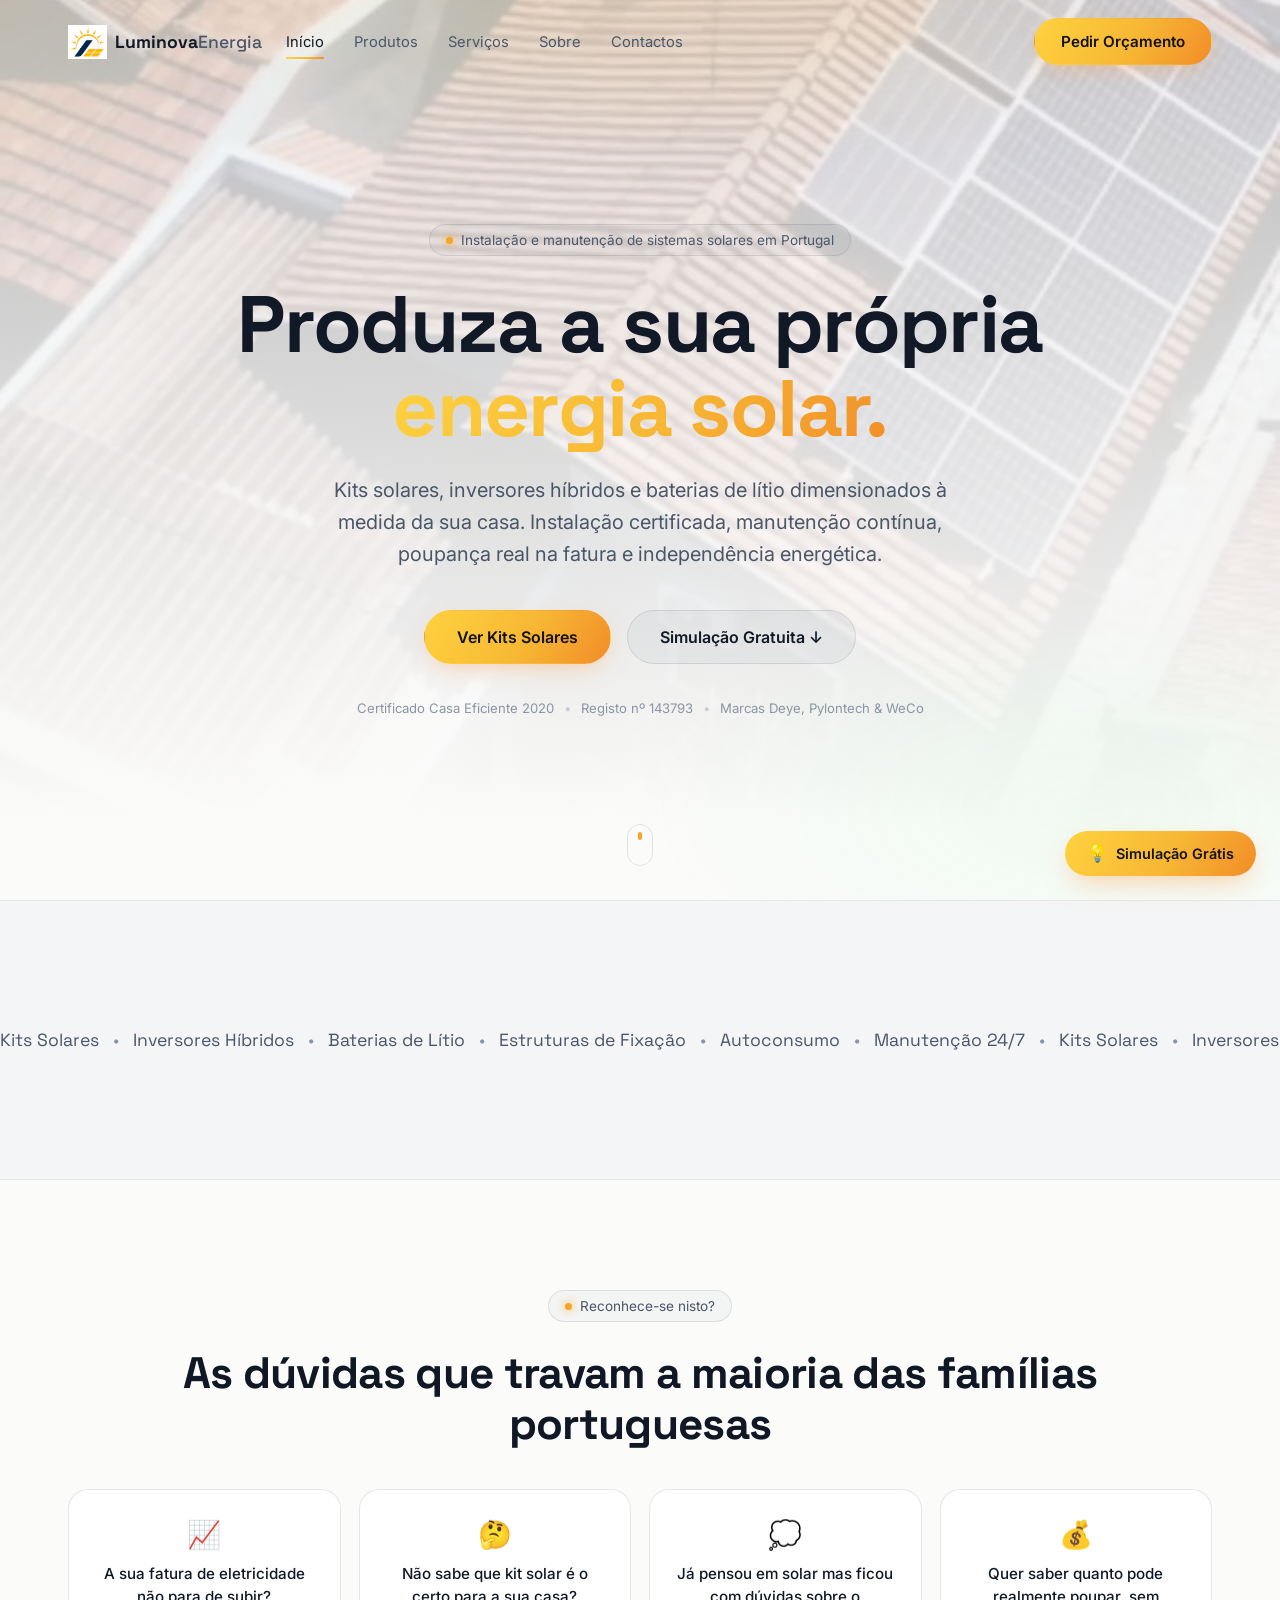
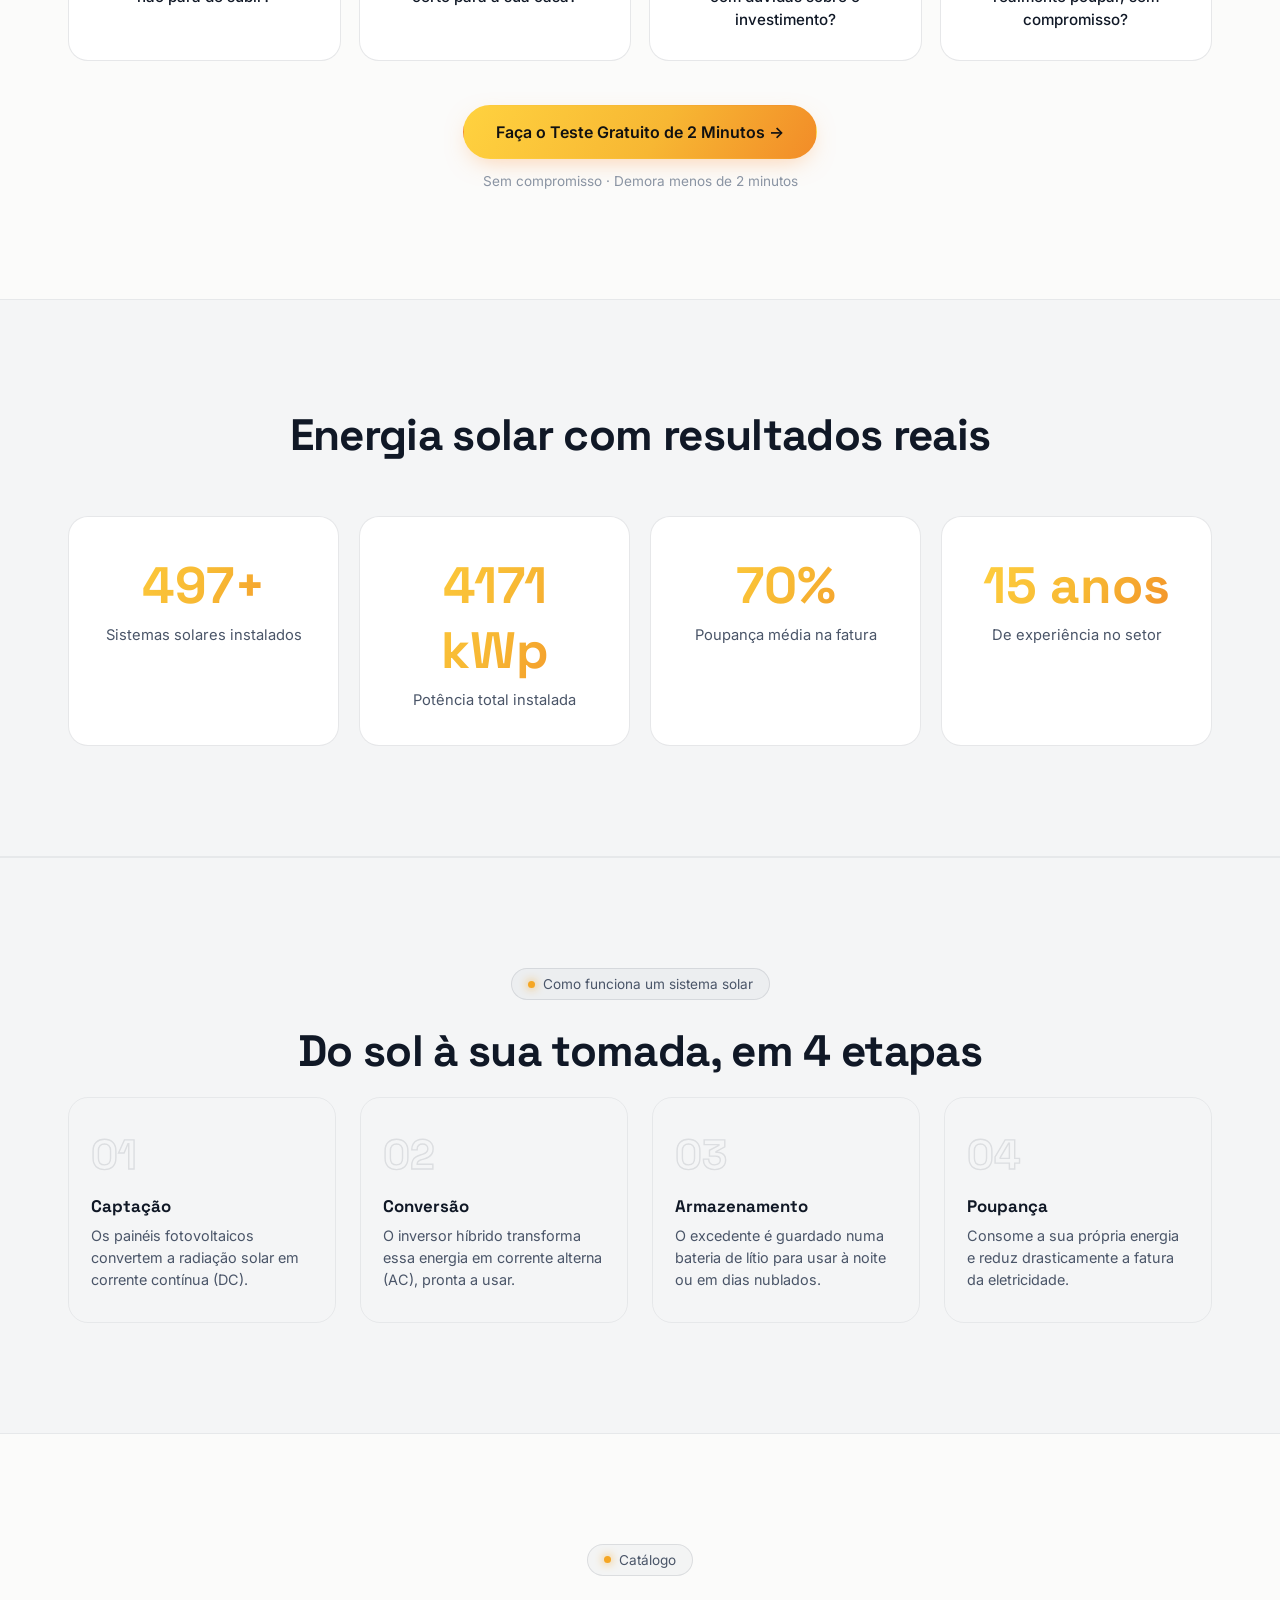
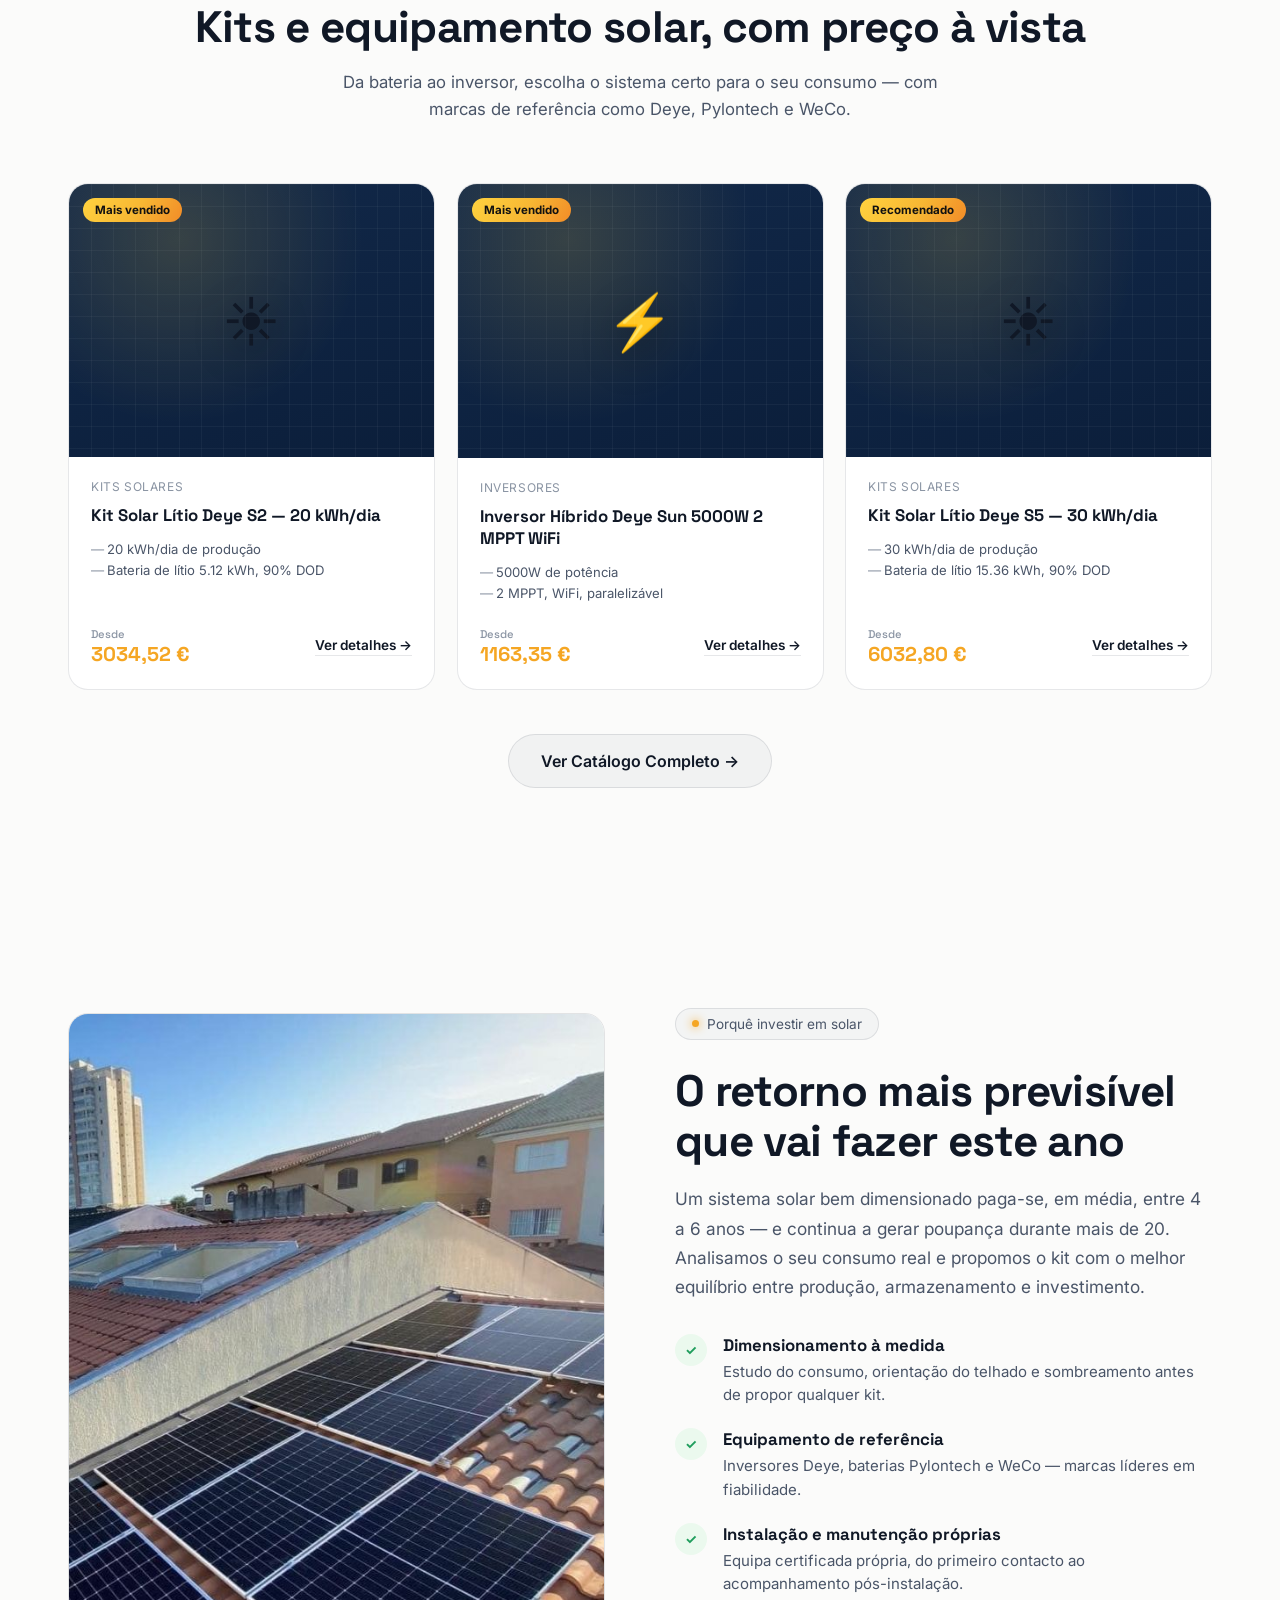
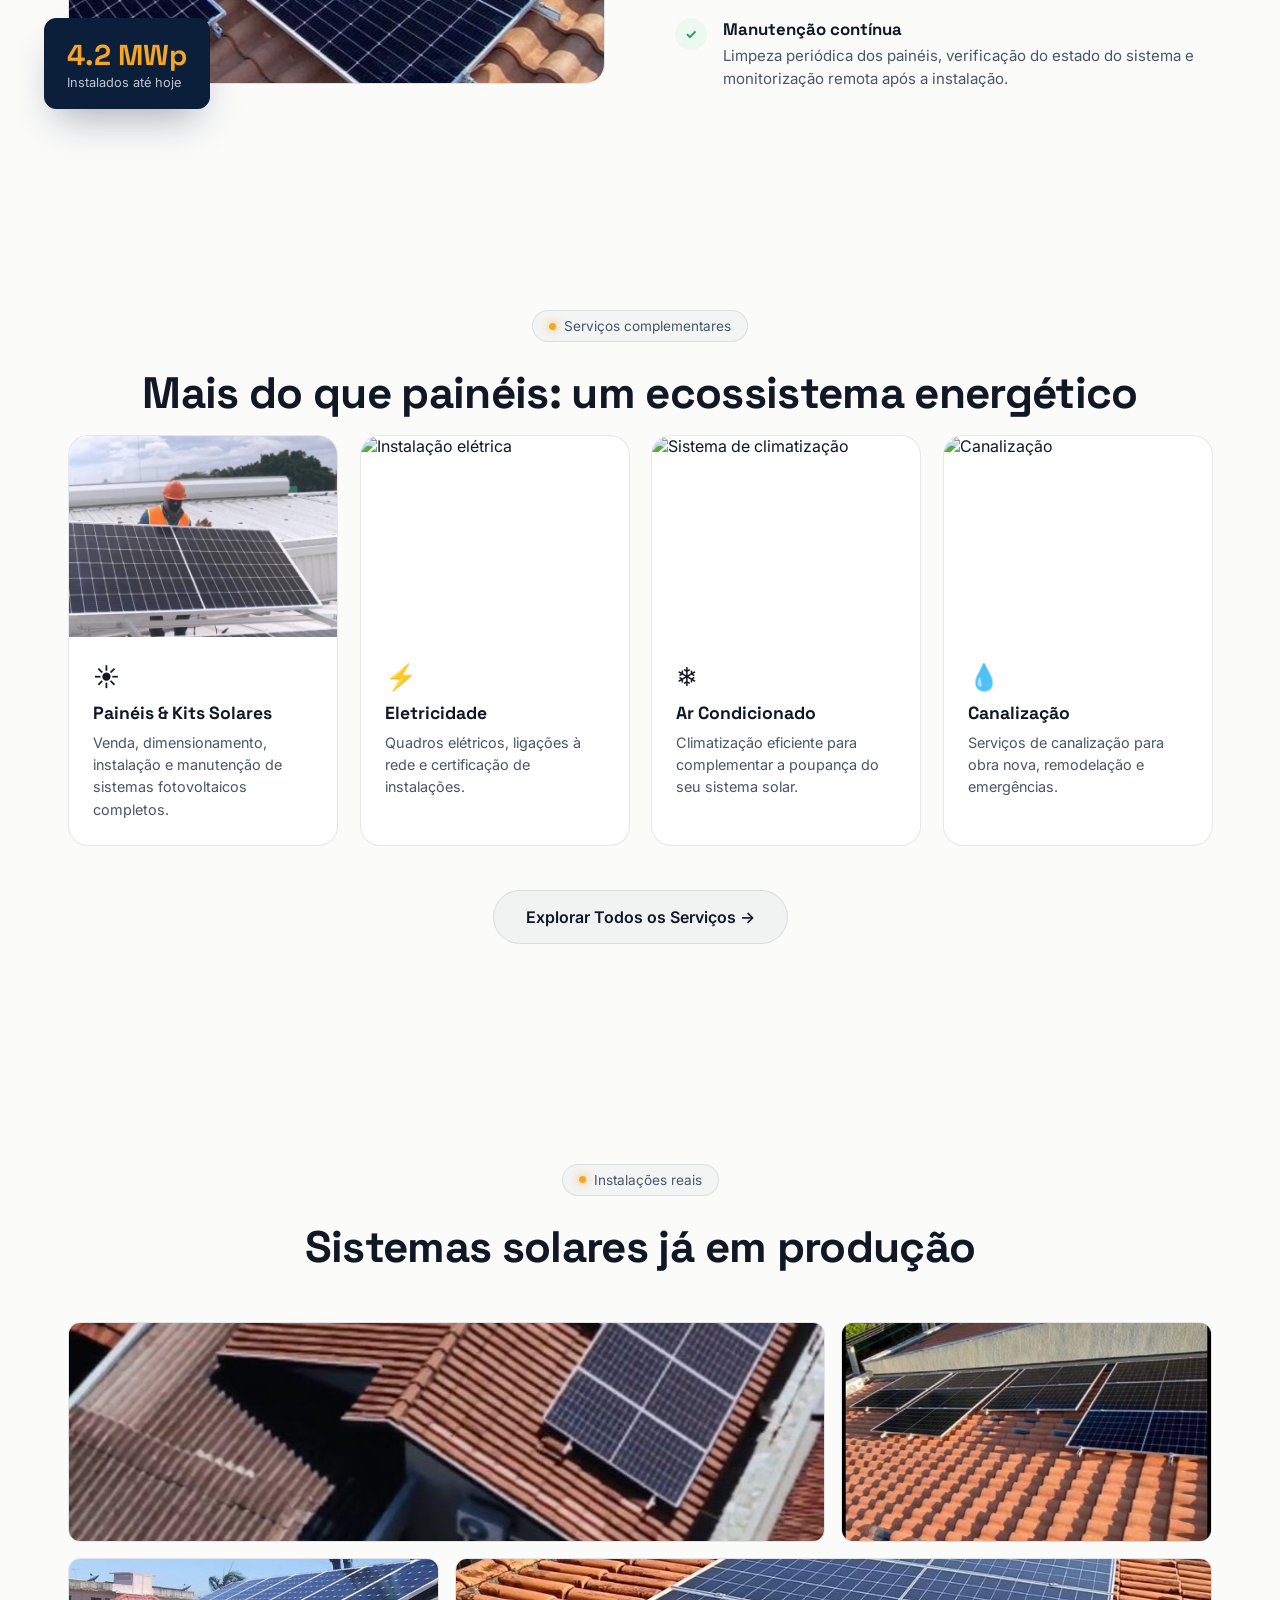
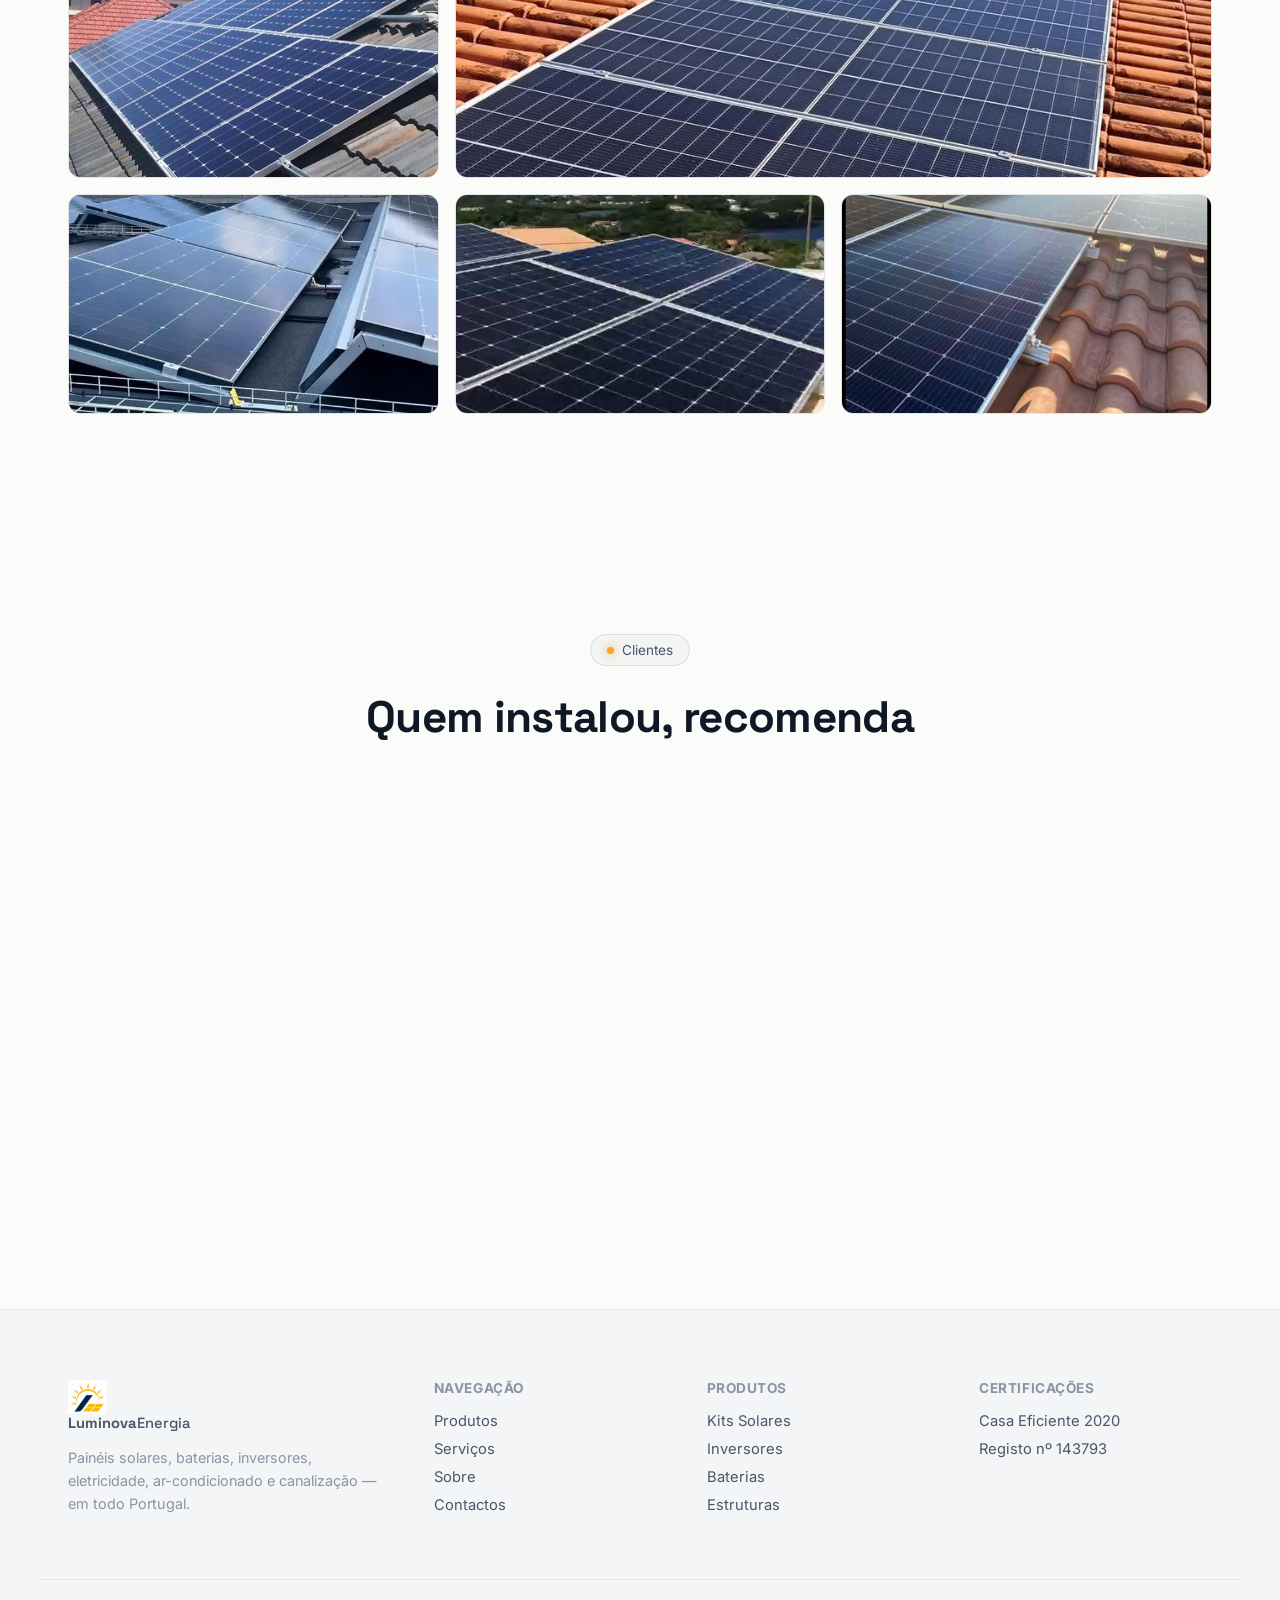
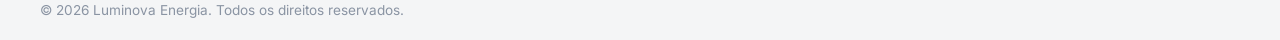
==== index.html @ 9de643aa "Replace hero wireframe globe with real installation video background" ====
<!DOCTYPE html>
<html lang="pt">
<head>
<meta charset="UTF-8">
<meta name="viewport" content="width=device-width, initial-scale=1.0">
<title>Luminova Energia | Painéis Solares, Kits Fotovoltaicos & Baterias</title>
<meta name="description" content="Venda e instalação de sistemas de energia solar: kits fotovoltaicos, inversores, baterias de lítio e estruturas. Poupe até 70% na fatura de eletricidade.">
<link rel="icon" href="data:image/svg+xml,<svg xmlns=%22http://www.w3.org/2000/svg%22 viewBox=%220 0 100 100%22><text y=%22.9em%22 font-size=%2290%22>☀️</text></svg>">
<link rel="preconnect" href="https://fonts.googleapis.com">
<link rel="preconnect" href="https://fonts.gstatic.com" crossorigin>
<link href="https://fonts.googleapis.com/css2?family=Space+Grotesk:wght@400;500;600;700&family=Inter:wght@400;500;600;700;800&display=swap" rel="stylesheet">
<link rel="stylesheet" href="styles.css">
</head>
<body>

<div class="grain"></div>
<div class="cursor-glow" id="cursorGlow"></div>

<div id="site-header" data-active="index"></div>

<!-- HERO -->
<section class="hero" id="top">
  <video class="hero-video" autoplay muted loop playsinline poster="assets/install-13.jpg">
    <source src="assets/hero-video.mp4" type="video/mp4">
  </video>
  <div class="hero-video-scrim"></div>
  <canvas id="heroCanvas"></canvas>
  <div class="hero-gradient"></div>
  <div class="hero-content">
    <div class="eyebrow reveal-up">
      <span class="dot"></span> Instalação e manutenção de sistemas solares em Portugal
    </div>
    <h1 class="hero-title reveal-up" style="transition-delay:.05s">
      Produza a sua própria<br><span class="grad-text">energia solar.</span>
    </h1>
    <p class="hero-sub reveal-up" style="transition-delay:.1s">
      Kits solares, inversores híbridos e baterias de lítio dimensionados à medida da sua casa.
      Instalação certificada, manutenção contínua, poupança real na fatura e independência energética.
    </p>
    <div class="hero-actions reveal-up" style="transition-delay:.15s">
      <a href="produtos.html" class="btn btn-primary btn-lg">Ver Kits Solares</a>
      <a href="https://dellonm.github.io/luminova-energia-quiz/" target="_blank" rel="noopener" class="btn btn-ghost btn-lg">Simulação Gratuita ↓</a>
    </div>
    <div class="hero-trust reveal-up" style="transition-delay:.2s">
      <span>Certificado Casa Eficiente 2020</span>
      <span class="sep">•</span>
      <span>Registo nº 143793</span>
      <span class="sep">•</span>
      <span>Marcas Deye, Pylontech &amp; WeCo</span>
    </div>
  </div>
  <div class="scroll-hint"><span></span></div>
</section>

<!-- MARQUEE -->
<section class="marquee-wrap">
  <div class="marquee">
    <div class="marquee-track">
      <span>Kits Solares</span><span>•</span><span>Inversores Híbridos</span><span>•</span>
      <span>Baterias de Lítio</span><span>•</span><span>Estruturas de Fixação</span><span>•</span>
      <span>Autoconsumo</span><span>•</span><span>Manutenção 24/7</span><span>•</span>
      <span>Kits Solares</span><span>•</span><span>Inversores Híbridos</span><span>•</span>
      <span>Baterias de Lítio</span><span>•</span><span>Estruturas de Fixação</span><span>•</span>
      <span>Autoconsumo</span><span>•</span><span>Manutenção 24/7</span><span>•</span>
    </div>
  </div>
</section>

<!-- DÚVIDAS / PAIN POINTS -->
<section class="pain-points" id="duvidas">
  <div class="container">
    <div class="eyebrow center reveal-up"><span class="dot"></span> Reconhece-se nisto?</div>
    <h2 class="section-title center reveal-up">As dúvidas que travam a maioria das famílias portuguesas</h2>
    <div class="pain-grid">
      <div class="pain-card reveal-up">
        <span class="pain-icon">📈</span>
        <p>A sua fatura de eletricidade não para de subir?</p>
      </div>
      <div class="pain-card reveal-up" style="transition-delay:.05s">
        <span class="pain-icon">🤔</span>
        <p>Não sabe que kit solar é o certo para a sua casa?</p>
      </div>
      <div class="pain-card reveal-up" style="transition-delay:.1s">
        <span class="pain-icon">💭</span>
        <p>Já pensou em solar mas ficou com dúvidas sobre o investimento?</p>
      </div>
      <div class="pain-card reveal-up" style="transition-delay:.15s">
        <span class="pain-icon">💰</span>
        <p>Quer saber quanto pode realmente poupar, sem compromisso?</p>
      </div>
    </div>
    <div class="pain-cta reveal-up">
      <a href="https://dellonm.github.io/luminova-energia-quiz/" target="_blank" rel="noopener" class="btn btn-primary btn-lg">Faça o Teste Gratuito de 2 Minutos →</a>
      <p>Sem compromisso · Demora menos de 2 minutos</p>
    </div>
  </div>
</section>

<!-- NUMEROS / STATS -->
<section class="stats" id="numeros">
  <div class="container">
    <h2 class="section-title">Energia solar com resultados reais</h2>
    <div class="stats-grid">
      <div class="stat-card reveal-up tilt">
        <div class="stat-number" data-count="500" data-suffix="+">0</div>
        <div class="stat-label">Sistemas solares instalados</div>
      </div>
      <div class="stat-card reveal-up tilt" style="transition-delay:.05s">
        <div class="stat-number" data-count="4200" data-suffix=" kWp">0</div>
        <div class="stat-label">Potência total instalada</div>
      </div>
      <div class="stat-card reveal-up tilt" style="transition-delay:.1s">
        <div class="stat-number" data-count="70" data-suffix="%">0</div>
        <div class="stat-label">Poupança média na fatura</div>
      </div>
      <div class="stat-card reveal-up tilt" style="transition-delay:.15s">
        <div class="stat-number" data-count="15" data-suffix=" anos">0</div>
        <div class="stat-label">De experiência no setor</div>
      </div>
    </div>
  </div>
</section>

<!-- COMO FUNCIONA -->
<section class="process" id="processo">
  <div class="container">
    <div class="eyebrow center reveal-up"><span class="dot"></span> Como funciona um sistema solar</div>
    <h2 class="section-title center reveal-up">Do sol à sua tomada, em 4 etapas</h2>
    <div class="process-grid">
      <div class="process-step reveal-up">
        <div class="process-num">01</div>
        <h3>Captação</h3>
        <p>Os painéis fotovoltaicos convertem a radiação solar em corrente contínua (DC).</p>
      </div>
      <div class="process-step reveal-up" style="transition-delay:.05s">
        <div class="process-num">02</div>
        <h3>Conversão</h3>
        <p>O inversor híbrido transforma essa energia em corrente alterna (AC), pronta a usar.</p>
      </div>
      <div class="process-step reveal-up" style="transition-delay:.1s">
        <div class="process-num">03</div>
        <h3>Armazenamento</h3>
        <p>O excedente é guardado numa bateria de lítio para usar à noite ou em dias nublados.</p>
      </div>
      <div class="process-step reveal-up" style="transition-delay:.15s">
        <div class="process-num">04</div>
        <h3>Poupança</h3>
        <p>Consome a sua própria energia e reduz drasticamente a fatura da eletricidade.</p>
      </div>
    </div>
  </div>
</section>

<!-- PRODUTOS EM DESTAQUE -->
<section class="services" id="produtos-destaque">
  <div class="container">
    <div class="eyebrow center reveal-up"><span class="dot"></span> Catálogo</div>
    <h2 class="section-title center reveal-up">Kits e equipamento solar, com preço à vista</h2>
    <p class="section-sub center reveal-up">
      Da bateria ao inversor, escolha o sistema certo para o seu consumo — com marcas de referência
      como Deye, Pylontech e WeCo.
    </p>
    <div class="product-grid" id="featuredGrid"></div>
    <div style="text-align:center;margin-top:44px;">
      <a href="produtos.html" class="btn btn-ghost btn-lg">Ver Catálogo Completo →</a>
    </div>
  </div>
</section>

<!-- SOBRE / PORQUE SOLAR -->
<section class="about" id="sobre">
  <div class="container about-grid">
    <div class="about-media reveal-left">
      <div class="about-img-wrap tilt-3d">
        <img src="assets/install-3.jpg" alt="Técnico a instalar painéis solares num telhado" loading="lazy">
      </div>
      <div class="about-badge">
        <span class="about-badge-num">4.2 MWp</span>
        <span>Instalados até hoje</span>
      </div>
    </div>
    <div class="about-copy reveal-right">
      <div class="eyebrow"><span class="dot"></span> Porquê investir em solar</div>
      <h2 class="section-title">O retorno mais previsível que vai fazer este ano</h2>
      <p class="lead">
        Um sistema solar bem dimensionado paga-se, em média, entre 4 a 6 anos — e continua a gerar
        poupança durante mais de 20. Analisamos o seu consumo real e propomos o kit com o melhor
        equilíbrio entre produção, armazenamento e investimento.
      </p>
      <div class="about-points">
        <div class="point">
          <div class="point-icon">✓</div>
          <div>
            <h3>Dimensionamento à medida</h3>
            <p>Estudo do consumo, orientação do telhado e sombreamento antes de propor qualquer kit.</p>
          </div>
        </div>
        <div class="point">
          <div class="point-icon">✓</div>
          <div>
            <h3>Equipamento de referência</h3>
            <p>Inversores Deye, baterias Pylontech e WeCo — marcas líderes em fiabilidade.</p>
          </div>
        </div>
        <div class="point">
          <div class="point-icon">✓</div>
          <div>
            <h3>Instalação e manutenção próprias</h3>
            <p>Equipa certificada própria, do primeiro contacto ao acompanhamento pós-instalação.</p>
          </div>
        </div>
        <div class="point">
          <div class="point-icon">✓</div>
          <div>
            <h3>Manutenção contínua</h3>
            <p>Limpeza periódica dos painéis, verificação do estado do sistema e monitorização remota após a instalação.</p>
          </div>
        </div>
      </div>
    </div>
  </div>
</section>

<!-- SERVIÇOS RESUMO -->
<section class="services" id="servicos">
  <div class="container">
    <div class="eyebrow center reveal-up"><span class="dot"></span> Serviços complementares</div>
    <h2 class="section-title center reveal-up">Mais do que painéis: um ecossistema energético</h2>
    <div class="services-grid">
      <div class="service-card tilt reveal-up">
        <div class="service-img"><img src="assets/install-10.jpg" alt="Técnico a instalar painel solar no telhado com equipamento de proteção" loading="lazy"></div>
        <div class="service-body">
          <span class="service-icon">☀</span>
          <h3>Painéis &amp; Kits Solares</h3>
          <p>Venda, dimensionamento, instalação e manutenção de sistemas fotovoltaicos completos.</p>
        </div>
      </div>
      <div class="service-card tilt reveal-up" style="transition-delay:.05s">
        <div class="service-img"><img src="https://images.unsplash.com/photo-1621905251189-08b45d6a269e?auto=format&fit=crop&w=800&q=80" alt="Instalação elétrica" loading="lazy"></div>
        <div class="service-body">
          <span class="service-icon">⚡</span>
          <h3>Eletricidade</h3>
          <p>Quadros elétricos, ligações à rede e certificação de instalações.</p>
        </div>
      </div>
      <div class="service-card tilt reveal-up" style="transition-delay:.1s">
        <div class="service-img"><img src="https://images.unsplash.com/photo-1621905252472-943afaa20e20?auto=format&fit=crop&w=800&q=80" alt="Sistema de climatização" loading="lazy"></div>
        <div class="service-body">
          <span class="service-icon">❄</span>
          <h3>Ar Condicionado</h3>
          <p>Climatização eficiente para complementar a poupança do seu sistema solar.</p>
        </div>
      </div>
      <div class="service-card tilt reveal-up" style="transition-delay:.15s">
        <div class="service-img"><img src="https://images.unsplash.com/photo-1584622781564-1d987f7333c1?auto=format&fit=crop&w=800&q=80" alt="Canalização" loading="lazy"></div>
        <div class="service-body">
          <span class="service-icon">💧</span>
          <h3>Canalização</h3>
          <p>Serviços de canalização para obra nova, remodelação e emergências.</p>
        </div>
      </div>
    </div>
    <div style="text-align:center;margin-top:44px;">
      <a href="servicos.html" class="btn btn-ghost btn-lg">Explorar Todos os Serviços →</a>
    </div>
  </div>
</section>

<!-- GALERIA -->
<section class="gallery">
  <div class="container">
    <div class="eyebrow center reveal-up"><span class="dot"></span> Instalações reais</div>
    <h2 class="section-title center reveal-up">Sistemas solares já em produção</h2>
  </div>
  <div class="gallery-grid reveal-up">
    <div class="gallery-item span-2"><img src="assets/install-13.jpg" alt="Vista aérea de moradia com painéis solares no telhado" loading="lazy"></div>
    <div class="gallery-item"><img src="assets/install-8.jpg" alt="Painéis solares instalados em telhado de telha cerâmica" loading="lazy"></div>
    <div class="gallery-item"><img src="assets/install-9.jpg" alt="Equipa técnica a instalar painéis solares no telhado" loading="lazy"></div>
    <div class="gallery-item span-2"><img src="assets/install-14.jpg" alt="Fileira de painéis solares num telhado inclinado" loading="lazy"></div>
    <div class="gallery-item"><img src="assets/install-5.jpg" alt="Sistema solar instalado em telhado plano comercial" loading="lazy"></div>
    <div class="gallery-item"><img src="assets/install-11.jpg" alt="Painéis solares num telhado com vista sobre a costa" loading="lazy"></div>
    <div class="gallery-item"><img src="assets/install-12.jpg" alt="Detalhe de painéis solares montados em telhado de telha" loading="lazy"></div>
  </div>
</section>

<!-- DEPOIMENTOS -->
<section class="testimonials" id="depoimentos">
  <div class="container">
    <div class="eyebrow center reveal-up"><span class="dot"></span> Clientes</div>
    <h2 class="section-title center reveal-up">Quem instalou, recomenda</h2>
    <div class="testi-grid">
      <div class="testi-card reveal-up">
        <p>“Instalaram o kit S5 em três dias e a nossa fatura caiu quase 70%. Equipa profissional do início ao fim.”</p>
        <div class="testi-author"><span class="testi-avatar">JM</span><div><strong>João Martins</strong><small>Cascais · Kit S5 30kWh/dia</small></div></div>
      </div>
      <div class="testi-card reveal-up" style="transition-delay:.05s">
        <p>“Optámos pelo kit trifásico para a nossa oficina. O consumo noturno passou a ser quase todo da bateria.”</p>
        <div class="testi-author"><span class="testi-avatar">SR</span><div><strong>Sofia Ribeiro</strong><small>Braga · Kit D9 Trifásico</small></div></div>
      </div>
      <div class="testi-card reveal-up" style="transition-delay:.1s">
        <p>“Simulação clara, sem surpresas no preço final. Recomendo a quem está a hesitar entre marcas de bateria.”</p>
        <div class="testi-author"><span class="testi-avatar">RP</span><div><strong>Rui Pereira</strong><small>Faro · Kit D20 12kWh/dia</small></div></div>
      </div>
    </div>
  </div>
</section>

<!-- CTA FAIXA -->
<section class="cta-strip">
  <div class="container cta-strip-inner reveal-up">
    <h2>Quer saber quanto pode poupar com energia solar?</h2>
    <a href="https://dellonm.github.io/luminova-energia-quiz/" target="_blank" rel="noopener" class="btn btn-primary btn-lg">Pedir Simulação Gratuita</a>
  </div>
</section>

<div id="site-footer"></div>

<script src="https://unpkg.com/three@0.160.0/build/three.min.js"></script>
<script src="products-data.js"></script>
<script src="partials.js"></script>
<script src="script.js"></script>
<script src="shop.js"></script>
</body>
</html>
---- styles.css ----
/* ---------- Tokens ---------- */
:root{
  --bg:#fbfbfa;
  --bg-soft:#f4f5f6;
  --surface:#ffffff;
  --surface-2:#eef0f2;
  --border:rgba(10,20,40,.10);
  --border-soft:rgba(10,20,40,.06);
  --text:#101826;
  --text-dim:#4a5568;
  --text-faint:#8a94a3;
  --accent:#f5a623;
  --accent-2:#1f9d5c;
  --accent-grad: linear-gradient(120deg,#ffd23f,#f7b733 55%,#f28c28);
  --navy:#0b1e3a;
  --navy-2:#12294a;
  --radius:20px;
  --radius-sm:12px;
  --ease:cubic-bezier(.16,1,.3,1);
  --maxw:1200px;
}

*,*::before,*::after{box-sizing:border-box;}
html{scroll-behavior:smooth;}
body{
  margin:0;
  background:var(--bg);
  color:var(--text);
  font-family:'Inter',-apple-system,BlinkMacSystemFont,sans-serif;
  -webkit-font-smoothing:antialiased;
  overflow-x:hidden;
}
h1,h2,h3,.logo-text{font-family:'Space Grotesk',sans-serif;}
img{max-width:100%;display:block;}
a{color:inherit;text-decoration:none;}
.container{max-width:var(--maxw);margin:0 auto;padding:0 28px;}

/* grain overlay */
.grain{
  position:fixed;inset:0;pointer-events:none;z-index:9998;opacity:.035;mix-blend-mode:overlay;
  background-image:url("data:image/svg+xml,%3Csvg xmlns='http://www.w3.org/2000/svg' width='120' height='120'%3E%3Cfilter id='n'%3E%3CfeTurbulence type='fractalNoise' baseFrequency='0.9' numOctaves='2' stitchTiles='stitch'/%3E%3C/filter%3E%3Crect width='100%25' height='100%25' filter='url(%23n)'/%3E%3C/svg%3E");
}
.cursor-glow{
  position:fixed;top:0;left:0;width:500px;height:500px;border-radius:50%;
  background:radial-gradient(circle,rgba(255,210,63,.08),transparent 70%);
  pointer-events:none;z-index:1;transform:translate(-50%,-50%);
  transition:opacity .3s;will-change:transform;
}

/* ---------- Buttons ---------- */
.btn{
  display:inline-flex;align-items:center;justify-content:center;gap:8px;
  padding:13px 26px;border-radius:100px;font-weight:600;font-size:.95rem;
  border:1px solid transparent;cursor:pointer;transition:transform .35s var(--ease),box-shadow .35s var(--ease),background .3s;
  white-space:nowrap;
}
.btn-primary{
  background:var(--accent-grad);color:#111;
  box-shadow:0 8px 24px -8px rgba(255,159,77,.5);
}
.btn-primary:hover{transform:translateY(-2px) scale(1.02);box-shadow:0 12px 30px -6px rgba(255,159,77,.65);}
.btn-ghost{background:rgba(11,30,58,.04);border-color:var(--border);color:var(--text);}
.btn-ghost:hover{background:rgba(11,30,58,.08);transform:translateY(-2px);}
.btn-lg{padding:16px 32px;font-size:1rem;}
.btn.full{width:100%;}

/* ---------- Nav ---------- */
.nav{
  position:fixed;top:0;left:0;right:0;z-index:1000;
  padding:18px 0;transition:background .4s var(--ease),padding .4s var(--ease),border-color .4s;
  border-bottom:1px solid transparent;
}
.nav.scrolled{
  background:rgba(255,255,255,.82);backdrop-filter:blur(16px) saturate(160%);
  padding:12px 0;border-bottom-color:var(--border-soft);
}
.nav-inner{max-width:var(--maxw);margin:0 auto;padding:0 28px;display:flex;align-items:center;justify-content:space-between;gap:24px;}
.logo{display:flex;align-items:center;gap:8px;font-weight:700;font-size:1.1rem;}
.logo-mark{
  display:inline-flex;align-items:center;justify-content:center;width:32px;height:32px;border-radius:50%;
  background:var(--accent-grad);color:#111;font-size:1rem;
}
.logo-mark-img{height:34px;width:auto;display:block;}
.logo-text em{font-style:normal;color:var(--text-dim);font-weight:500;}
.nav-links{display:flex;gap:30px;font-size:.92rem;color:var(--text-dim);}
.nav-links a{transition:color .25s;position:relative;}
.nav-links a:hover{color:var(--text);}
.nav-links a.active-link{color:var(--text);}
.nav-links a.active-link::after{
  content:"";position:absolute;left:0;right:0;bottom:-8px;height:2px;background:var(--accent-grad);border-radius:2px;
}
.mobile-menu a.active-link{color:var(--accent);}
.nav-cta{margin-left:auto;}
.burger{display:none;flex-direction:column;gap:5px;background:none;border:none;cursor:pointer;padding:6px;z-index:1001;}
.burger span{width:22px;height:2px;background:var(--text);border-radius:2px;}
.mobile-menu{
  display:none;flex-direction:column;gap:2px;background:var(--bg-soft);
  border-top:1px solid var(--border-soft);padding:10px 28px 20px;
}
.mobile-menu a{padding:12px 0;border-bottom:1px solid var(--border-soft);color:var(--text-dim);}
.mobile-menu.open{display:flex;}

/* ---------- Hero ---------- */
.hero{
  position:relative;min-height:100vh;display:flex;align-items:center;justify-content:center;
  padding:140px 20px 100px;overflow:hidden;
}
.hero-video{
  position:absolute;inset:0;z-index:0;width:100%;height:100%;object-fit:cover;
}
.hero-video-scrim{
  position:absolute;inset:0;z-index:0;pointer-events:none;
  background:linear-gradient(180deg, rgba(251,251,250,.72) 0%, rgba(251,251,250,.86) 45%, var(--bg) 92%);
}
#heroCanvas{position:absolute;inset:0;z-index:1;}
.hero-gradient{
  position:absolute;inset:0;z-index:1;pointer-events:none;
  background:
    radial-gradient(ellipse 80% 50% at 50% -10%, rgba(255,210,63,.16), transparent 60%),
    radial-gradient(ellipse 60% 40% at 85% 90%, rgba(124,242,156,.08), transparent 60%);
}
.hero-content{position:relative;z-index:2;max-width:820px;text-align:center;margin:0 auto;}
.eyebrow{
  display:inline-flex;align-items:center;gap:8px;font-size:.85rem;color:var(--text-dim);
  padding:7px 16px;border:1px solid var(--border);border-radius:100px;background:rgba(11,30,58,.03);
  margin-bottom:26px;
}
.eyebrow.center{display:flex;width:fit-content;margin-left:auto;margin-right:auto;}
.dot{width:7px;height:7px;border-radius:50%;background:var(--accent);box-shadow:0 0 10px var(--accent);}
.hero-title{
  font-size:clamp(2.6rem,6.5vw,5rem);line-height:1.05;font-weight:700;letter-spacing:-.02em;margin:0 0 24px;
}
.grad-text{
  background:var(--accent-grad);-webkit-background-clip:text;background-clip:text;color:transparent;
}
.hero-sub{
  font-size:clamp(1.05rem,1.6vw,1.25rem);color:var(--text-dim);max-width:640px;margin:0 auto 40px;line-height:1.6;
}
.hero-actions{display:flex;gap:16px;justify-content:center;flex-wrap:wrap;margin-bottom:36px;}
.hero-trust{font-size:.82rem;color:var(--text-faint);display:flex;gap:10px;justify-content:center;flex-wrap:wrap;}
.hero-trust .sep{opacity:.4;}
.scroll-hint{
  position:absolute;bottom:34px;left:50%;transform:translateX(-50%);z-index:2;
  width:26px;height:42px;border:1.5px solid var(--border);border-radius:20px;
}
.scroll-hint span{
  display:block;width:4px;height:8px;background:var(--accent);border-radius:2px;margin:7px auto;
  animation:scrollDot 1.8s infinite;
}
@keyframes scrollDot{0%{transform:translateY(0);opacity:1;}70%{transform:translateY(14px);opacity:0;}100%{opacity:0;}}

/* ---------- Marquee ---------- */
.marquee-wrap{border-top:1px solid var(--border-soft);border-bottom:1px solid var(--border-soft);background:var(--bg-soft);}
.marquee{overflow:hidden;padding:18px 0;}
.marquee-track{
  display:flex;gap:14px;white-space:nowrap;width:max-content;
  font-family:'Space Grotesk',sans-serif;font-size:1.1rem;color:var(--text-faint);
  animation:marquee 28s linear infinite;
}
.marquee-track span:nth-child(odd){color:var(--text-dim);}
@keyframes marquee{from{transform:translateX(0);}to{transform:translateX(-50%);}}

/* ---------- Sections generic ---------- */
section{padding:110px 0;position:relative;}
.section-title{font-size:clamp(1.9rem,3.6vw,2.75rem);font-weight:700;letter-spacing:-.015em;margin:0 0 16px;line-height:1.15;}
.section-title.center{text-align:center;}
.section-sub{color:var(--text-dim);font-size:1.05rem;max-width:600px;line-height:1.6;}
.section-sub.center{text-align:center;margin-left:auto;margin-right:auto;margin-bottom:60px;}
.lead{color:var(--text-dim);font-size:1.08rem;line-height:1.7;margin-bottom:32px;}

/* ---------- Stats ---------- */
.stats{background:var(--bg-soft);border-top:1px solid var(--border-soft);border-bottom:1px solid var(--border-soft);}
.stats .section-title{text-align:center;margin-bottom:56px;}
.stats-grid{display:grid;grid-template-columns:repeat(4,1fr);gap:20px;}
.stat-card{
  background:var(--surface);border:1px solid var(--border);border-radius:var(--radius);
  padding:36px 24px;text-align:center;transition:transform .4s var(--ease),border-color .4s;
}
.stat-card:hover{border-color:rgba(255,210,63,.35);}
.stat-number{
  font-family:'Space Grotesk',sans-serif;font-size:clamp(2.2rem,4vw,3.2rem);font-weight:700;
  background:var(--accent-grad);-webkit-background-clip:text;background-clip:text;color:transparent;
}
.stat-label{color:var(--text-dim);font-size:.92rem;margin-top:8px;}

/* ---------- About ---------- */
.about-grid{display:grid;grid-template-columns:1fr 1fr;gap:70px;align-items:center;}
.about-media{position:relative;}
.about-img-wrap{border-radius:var(--radius);overflow:hidden;border:1px solid var(--border);aspect-ratio:4/5;}
.about-img-wrap img{width:100%;height:100%;object-fit:cover;transition:transform .6s var(--ease);}
.about-img-wrap:hover img{transform:scale(1.06);}
.about-badge{
  position:absolute;bottom:-24px;left:-24px;background:var(--navy);border:1px solid var(--navy);
  border-radius:var(--radius-sm);padding:18px 22px;display:flex;flex-direction:column;gap:2px;
  box-shadow:0 20px 40px -12px rgba(11,30,58,.35);
}
.about-badge-num{font-family:'Space Grotesk',sans-serif;font-size:1.8rem;font-weight:700;color:var(--accent);}
.about-badge span:last-child{font-size:.8rem;color:rgba(255,255,255,.75);}
.about-points{display:flex;flex-direction:column;gap:22px;margin-top:8px;}
.point{display:flex;gap:16px;align-items:flex-start;}
.point-icon{
  flex:none;width:32px;height:32px;border-radius:50%;background:rgba(124,242,156,.12);color:var(--accent-2);
  display:flex;align-items:center;justify-content:center;font-size:.85rem;font-weight:700;
}
.point h3{margin:0 0 4px;font-size:1.05rem;}
.point p{margin:0;color:var(--text-dim);font-size:.94rem;line-height:1.55;}

/* ---------- Services ---------- */
.services-grid{display:grid;grid-template-columns:repeat(4,1fr);gap:22px;}
.service-card{
  background:var(--surface);border:1px solid var(--border);border-radius:var(--radius);overflow:hidden;
  transition:transform .3s var(--ease),border-color .3s;
}
.service-card:hover{border-color:rgba(255,210,63,.3);}
.service-img{aspect-ratio:4/3;overflow:hidden;}
.service-img img{width:100%;height:100%;object-fit:cover;transition:transform .6s var(--ease);}
.service-card:hover .service-img img{transform:scale(1.08);}
.service-body{padding:24px;}
.service-icon{font-size:1.6rem;display:block;margin-bottom:10px;}
.service-body h3{margin:0 0 8px;font-size:1.1rem;}
.service-body p{margin:0;color:var(--text-dim);font-size:.9rem;line-height:1.55;}

/* ---------- Process ---------- */
.process{background:var(--bg-soft);border-top:1px solid var(--border-soft);border-bottom:1px solid var(--border-soft);}
.process-grid{display:grid;grid-template-columns:repeat(4,1fr);gap:24px;margin-top:20px;}
.process-step{
  padding:30px 22px;border-radius:var(--radius);border:1px solid var(--border-soft);position:relative;
}
.process-num{
  font-family:'Space Grotesk',sans-serif;font-size:2.6rem;font-weight:700;color:transparent;
  -webkit-text-stroke:1.4px var(--border);margin-bottom:14px;
}
.process-step h3{margin:0 0 8px;font-size:1.05rem;}
.process-step p{margin:0;color:var(--text-dim);font-size:.9rem;line-height:1.55;}

/* ---------- Pain points ---------- */
.pain-grid{display:grid;grid-template-columns:repeat(4,1fr);gap:18px;margin-top:40px;}
.pain-card{
  background:var(--surface);border:1px solid var(--border);border-radius:var(--radius);
  padding:28px 22px;text-align:center;transition:transform .3s var(--ease),border-color .3s;
}
.pain-card:hover{transform:translateY(-4px);border-color:rgba(255,210,63,.35);}
.pain-icon{font-size:1.7rem;display:block;margin-bottom:12px;}
.pain-card p{margin:0;font-size:.95rem;color:var(--text);line-height:1.5;font-weight:500;}
.pain-cta{text-align:center;margin-top:44px;}
.pain-cta p{margin:14px 0 0;color:var(--text-faint);font-size:.85rem;}

/* ---------- Floating quiz CTA ---------- */
.floating-cta{
  position:fixed;right:24px;bottom:24px;z-index:900;
  display:inline-flex;align-items:center;gap:8px;
  background:var(--accent-grad);color:#111;font-weight:600;font-size:.9rem;
  padding:14px 22px;border-radius:100px;
  box-shadow:0 10px 28px -8px rgba(255,159,77,.55);
  transition:transform .3s var(--ease),box-shadow .3s var(--ease);
}
.floating-cta:hover{transform:translateY(-3px) scale(1.03);box-shadow:0 14px 34px -6px rgba(255,159,77,.7);}
.floating-cta-icon{font-size:1.05rem;line-height:1;}

/* ---------- Gallery ---------- */
.gallery-grid{
  max-width:var(--maxw);margin:50px auto 0;padding:0 28px;
  display:grid;grid-template-columns:repeat(3,1fr);grid-auto-rows:220px;gap:16px;
}
.gallery-item{border-radius:var(--radius-sm);overflow:hidden;border:1px solid var(--border);}
.gallery-item.span-2{grid-column:span 2;}
.gallery-item img{width:100%;height:100%;object-fit:cover;transition:transform .6s var(--ease);}
.gallery-item:hover img{transform:scale(1.07);}

/* ---------- Testimonials ---------- */
.testi-grid{display:grid;grid-template-columns:repeat(3,1fr);gap:22px;margin-top:50px;}
.testi-card{
  background:var(--surface);border:1px solid var(--border);border-radius:var(--radius);padding:28px;
  display:flex;flex-direction:column;justify-content:space-between;gap:24px;
}
.testi-card p{margin:0;font-size:.98rem;line-height:1.65;color:var(--text);}
.testi-author{display:flex;align-items:center;gap:12px;}
.testi-avatar{
  width:38px;height:38px;border-radius:50%;background:var(--accent-grad);color:#111;font-weight:700;
  display:flex;align-items:center;justify-content:center;font-size:.8rem;flex:none;
}
.testi-author strong{display:block;font-size:.9rem;}
.testi-author small{color:var(--text-faint);font-size:.78rem;}

/* ---------- CTA strip ---------- */
.cta-strip{padding:0;}
.cta-strip-inner{
  background:var(--surface);border:1px solid var(--border);border-radius:var(--radius);
  padding:60px 40px;display:flex;align-items:center;justify-content:space-between;gap:24px;flex-wrap:wrap;
}
.cta-strip-inner h2{margin:0;font-size:clamp(1.5rem,3vw,2.1rem);max-width:520px;}

/* ---------- Contact ---------- */
.contact-grid{display:grid;grid-template-columns:1fr 1.1fr;gap:70px;}
.contact-list{list-style:none;padding:0;margin:0 0 28px;display:flex;flex-direction:column;gap:14px;}
.contact-list li{display:flex;align-items:center;gap:12px;font-size:1rem;}
.contact-list a:hover{color:var(--accent);}
.social-row{display:flex;gap:16px;}
.social-row a{
  padding:9px 18px;border:1px solid var(--border);border-radius:100px;font-size:.85rem;color:var(--text-dim);
  transition:.25s;
}
.social-row a:hover{border-color:var(--accent);color:var(--text);}
.contact-form{
  background:var(--surface);border:1px solid var(--border);border-radius:var(--radius);padding:36px;
  display:flex;flex-direction:column;gap:18px;
}
.form-row{display:grid;grid-template-columns:1fr 1fr;gap:18px;}
.form-field{display:flex;flex-direction:column;gap:8px;}
.form-field label{font-size:.85rem;color:var(--text-dim);}
.form-field input,.form-field select,.form-field textarea{
  background:var(--surface-2);border:1px solid var(--border);border-radius:10px;padding:12px 14px;
  color:var(--text);font-family:inherit;font-size:.95rem;outline:none;transition:border-color .25s;
}
.form-field input:focus,.form-field select:focus,.form-field textarea:focus{border-color:var(--accent);}
.form-note{font-size:.85rem;color:var(--accent-2);min-height:1.2em;margin:0;}

/* ---------- Footer ---------- */
.footer{background:var(--bg-soft);border-top:1px solid var(--border-soft);padding:70px 0 0;}
.footer-grid{display:grid;grid-template-columns:1.4fr 1fr 1fr 1fr;gap:40px;padding-bottom:50px;border-bottom:1px solid var(--border-soft);}
.footer-grid p{color:var(--text-faint);font-size:.9rem;line-height:1.6;margin-top:14px;}
.footer-grid h4{font-size:.85rem;text-transform:uppercase;letter-spacing:.04em;color:var(--text-faint);margin:0 0 16px;}
.footer-grid a,.footer-grid .reg{display:block;color:var(--text-dim);font-size:.92rem;margin-bottom:10px;}
.footer-grid a:hover{color:var(--text);}
.footer-bottom{padding:22px 0;color:var(--text-faint);font-size:.85rem;}

/* ---------- Reveal animations ---------- */
.reveal-up{opacity:0;transform:translateY(28px);transition:opacity .8s var(--ease),transform .8s var(--ease);}
.reveal-up.in{opacity:1;transform:translateY(0);}
.reveal-left{opacity:0;transform:translateX(-32px);transition:opacity .9s var(--ease),transform .9s var(--ease);}
.reveal-left.in{opacity:1;transform:translateX(0);}
.reveal-right{opacity:0;transform:translateX(32px);transition:opacity .9s var(--ease),transform .9s var(--ease);}
.reveal-right.in{opacity:1;transform:translateX(0);}

/* ---------- 3D tilt ---------- */
.tilt,.tilt-3d{transform-style:preserve-3d;will-change:transform;}

/* ---------- Page banner (inner pages) ---------- */
.page-banner{
  position:relative;padding:170px 0 80px;overflow:hidden;
  background:
    radial-gradient(ellipse 70% 60% at 20% -10%, rgba(255,210,63,.14), transparent 60%),
    radial-gradient(ellipse 50% 50% at 90% 10%, rgba(124,242,156,.07), transparent 60%);
  border-bottom:1px solid var(--border-soft);
}
.breadcrumb{display:flex;gap:8px;align-items:center;font-size:.85rem;color:var(--text-faint);margin-bottom:20px;}
.breadcrumb a:hover{color:var(--accent);}
.page-banner h1{font-size:clamp(2.1rem,4.6vw,3.4rem);font-weight:700;letter-spacing:-.02em;margin:0 0 16px;max-width:760px;}
.page-banner p{color:var(--text-dim);font-size:1.08rem;max-width:640px;line-height:1.6;margin:0;}

/* ---------- Category tabs ---------- */
.cat-tabs{display:flex;gap:10px;flex-wrap:wrap;margin:40px 0 44px;}
.cat-tab{
  padding:10px 20px;border-radius:100px;border:1px solid var(--border);background:var(--surface);
  color:var(--text-dim);font-size:.88rem;font-weight:600;cursor:pointer;transition:.25s;
}
.cat-tab:hover{color:var(--text);border-color:rgba(255,210,63,.3);}
.cat-tab.active{background:var(--accent-grad);color:#111;border-color:transparent;}

/* ---------- Product grid & cards ---------- */
.product-grid{display:grid;grid-template-columns:repeat(3,1fr);gap:22px;}
.product-card{
  background:var(--surface);border:1px solid var(--border);border-radius:var(--radius);overflow:hidden;
  display:flex;flex-direction:column;transition:transform .3s var(--ease),border-color .3s;
}
.product-card:hover{border-color:rgba(255,210,63,.32);}
.product-visual{
  position:relative;aspect-ratio:4/3;display:flex;align-items:center;justify-content:center;
  background:
    radial-gradient(circle at 30% 20%, rgba(255,210,63,.16), transparent 55%),
    linear-gradient(160deg,var(--navy-2),var(--navy));
  overflow:hidden;
}
.product-visual .glyph{font-size:3.4rem;filter:drop-shadow(0 10px 20px rgba(0,0,0,.4));}
.product-visual::after{
  content:"";position:absolute;inset:0;
  background-image:linear-gradient(rgba(255,255,255,.04) 1px,transparent 1px),linear-gradient(90deg,rgba(255,255,255,.04) 1px,transparent 1px);
  background-size:22px 22px;
}
.product-tag{
  position:absolute;top:14px;left:14px;background:var(--accent-grad);color:#111;font-size:.72rem;font-weight:700;
  padding:5px 12px;border-radius:100px;z-index:2;
}
.product-body{padding:22px;display:flex;flex-direction:column;gap:10px;flex:1;}
.product-cat{font-size:.75rem;text-transform:uppercase;letter-spacing:.05em;color:var(--text-faint);}
.product-body h3{margin:0;font-size:1.05rem;line-height:1.35;}
.product-specs{list-style:none;padding:0;margin:4px 0 0;display:flex;flex-direction:column;gap:5px;}
.product-specs li{font-size:.82rem;color:var(--text-dim);padding-left:16px;position:relative;}
.product-specs li::before{content:"—";position:absolute;left:0;color:var(--text-faint);}
.product-footer{display:flex;align-items:center;justify-content:space-between;margin-top:auto;padding-top:16px;}
.product-price{font-family:'Space Grotesk',sans-serif;font-weight:700;font-size:1.25rem;color:var(--accent);}
.product-price small{color:var(--text-faint);font-weight:500;font-size:.7rem;display:block;}
.product-link{font-size:.85rem;font-weight:600;color:var(--text);border-bottom:1px solid var(--border);padding-bottom:2px;transition:.25s;}
.product-link:hover{color:var(--accent);border-color:var(--accent);}
.no-results{color:var(--text-faint);padding:60px 0;text-align:center;grid-column:1/-1;}

/* ---------- Product detail ---------- */
.product-detail{display:grid;grid-template-columns:1fr 1fr;gap:60px;align-items:flex-start;}
.pd-visual{
  aspect-ratio:1/1;border-radius:var(--radius);border:1px solid var(--border);
  display:flex;align-items:center;justify-content:center;position:relative;overflow:hidden;
  background:radial-gradient(circle at 30% 20%, rgba(255,210,63,.18), transparent 55%),linear-gradient(160deg,var(--navy-2),var(--navy));
}
.pd-visual .glyph{font-size:7rem;filter:drop-shadow(0 20px 30px rgba(0,0,0,.45));}
.pd-visual::after{
  content:"";position:absolute;inset:0;
  background-image:linear-gradient(rgba(255,255,255,.04) 1px,transparent 1px),linear-gradient(90deg,rgba(255,255,255,.04) 1px,transparent 1px);
  background-size:28px 28px;
}
.pd-brand{color:var(--text-faint);font-size:.85rem;margin-bottom:8px;}
.pd-title{font-size:clamp(1.6rem,3vw,2.2rem);margin:0 0 14px;line-height:1.2;}
.pd-price{font-family:'Space Grotesk',sans-serif;font-weight:700;font-size:2.2rem;color:var(--accent);margin-bottom:22px;}
.pd-desc{color:var(--text-dim);line-height:1.7;margin-bottom:26px;}
.pd-specs{list-style:none;padding:0;margin:0 0 30px;display:flex;flex-direction:column;gap:12px;}
.pd-specs li{display:flex;gap:12px;align-items:flex-start;font-size:.95rem;color:var(--text);}
.pd-specs li::before{content:"✓";color:var(--accent-2);font-weight:700;}
.pd-actions{display:flex;gap:14px;flex-wrap:wrap;}
.pd-back{display:inline-flex;align-items:center;gap:6px;color:var(--text-dim);font-size:.9rem;margin-bottom:30px;}
.pd-back:hover{color:var(--accent);}
.related-title{margin-top:100px;}

/* ---------- Team / timeline (about page) ---------- */
.timeline{display:flex;flex-direction:column;gap:0;margin-top:20px;}
.timeline-item{
  display:grid;grid-template-columns:100px 1fr;gap:24px;padding:26px 0;border-top:1px solid var(--border-soft);
}
.timeline-item:last-child{border-bottom:1px solid var(--border-soft);}
.timeline-year{font-family:'Space Grotesk',sans-serif;font-weight:700;color:var(--accent);font-size:1.1rem;}
.timeline-item h3{margin:0 0 6px;font-size:1.05rem;}
.timeline-item p{margin:0;color:var(--text-dim);font-size:.92rem;line-height:1.6;}

.value-grid{display:grid;grid-template-columns:repeat(4,1fr);gap:22px;margin-top:20px;}
.value-card{background:var(--surface);border:1px solid var(--border);border-radius:var(--radius);padding:28px;}
.value-card .value-icon{font-size:1.6rem;margin-bottom:12px;display:block;}
.value-card h3{margin:0 0 8px;font-size:1.05rem;}
.value-card p{margin:0;color:var(--text-dim);font-size:.9rem;line-height:1.55;}

/* ---------- Simple stat inline row (used on multiple pages) ---------- */
.inline-stats{display:flex;gap:50px;flex-wrap:wrap;margin-top:40px;}
.inline-stat .stat-number{font-size:2.2rem;}
.inline-stat{text-align:left;}

/* ---------- Map / contact-alt ---------- */
.map-embed{
  border-radius:var(--radius);overflow:hidden;border:1px solid var(--border);aspect-ratio:16/9;
  background:linear-gradient(160deg,var(--navy-2),var(--navy));display:flex;align-items:center;justify-content:center;
  color:var(--text-faint);font-size:.9rem;
}

/* ---------- Responsive additions ---------- */
@media (max-width:1000px){
  .product-grid{grid-template-columns:repeat(2,1fr);}
  .product-detail{grid-template-columns:1fr;gap:40px;}
  .value-grid{grid-template-columns:1fr 1fr;}
  .timeline-item{grid-template-columns:70px 1fr;}
}
@media (max-width:560px){
  .product-grid{grid-template-columns:1fr;}
  .value-grid{grid-template-columns:1fr;}
  .page-banner{padding:130px 0 60px;}
}

/* ---------- Responsive ---------- */
@media (max-width:1000px){
  .nav-links,.nav-cta{display:none;}
  .burger{display:flex;}
  .about-grid,.contact-grid{grid-template-columns:1fr;gap:50px;}
  .stats-grid{grid-template-columns:repeat(2,1fr);}
  .services-grid{grid-template-columns:repeat(2,1fr);}
  .process-grid{grid-template-columns:repeat(2,1fr);}
  .gallery-grid{grid-template-columns:repeat(2,1fr);grid-auto-rows:180px;}
  .gallery-item.span-2{grid-column:span 2;}
  .testi-grid{grid-template-columns:1fr;}
  .footer-grid{grid-template-columns:1fr 1fr;}
  .form-row{grid-template-columns:1fr;}
  .pain-grid{grid-template-columns:repeat(2,1fr);}
}
@media (max-width:560px){
  section{padding:70px 0;}
  .stats-grid{grid-template-columns:1fr;}
  .services-grid{grid-template-columns:1fr;}
  .process-grid{grid-template-columns:1fr;}
  .gallery-grid{grid-template-columns:1fr;}
  .gallery-item.span-2{grid-column:span 1;}
  .footer-grid{grid-template-columns:1fr;}
  .about-badge{position:static;margin-top:16px;}
  .cta-strip-inner{flex-direction:column;text-align:center;}
  .pain-grid{grid-template-columns:1fr;}
  .floating-cta{right:16px;bottom:16px;padding:12px 14px;font-size:0;gap:0;}
  .floating-cta-icon{font-size:1.15rem;}
}
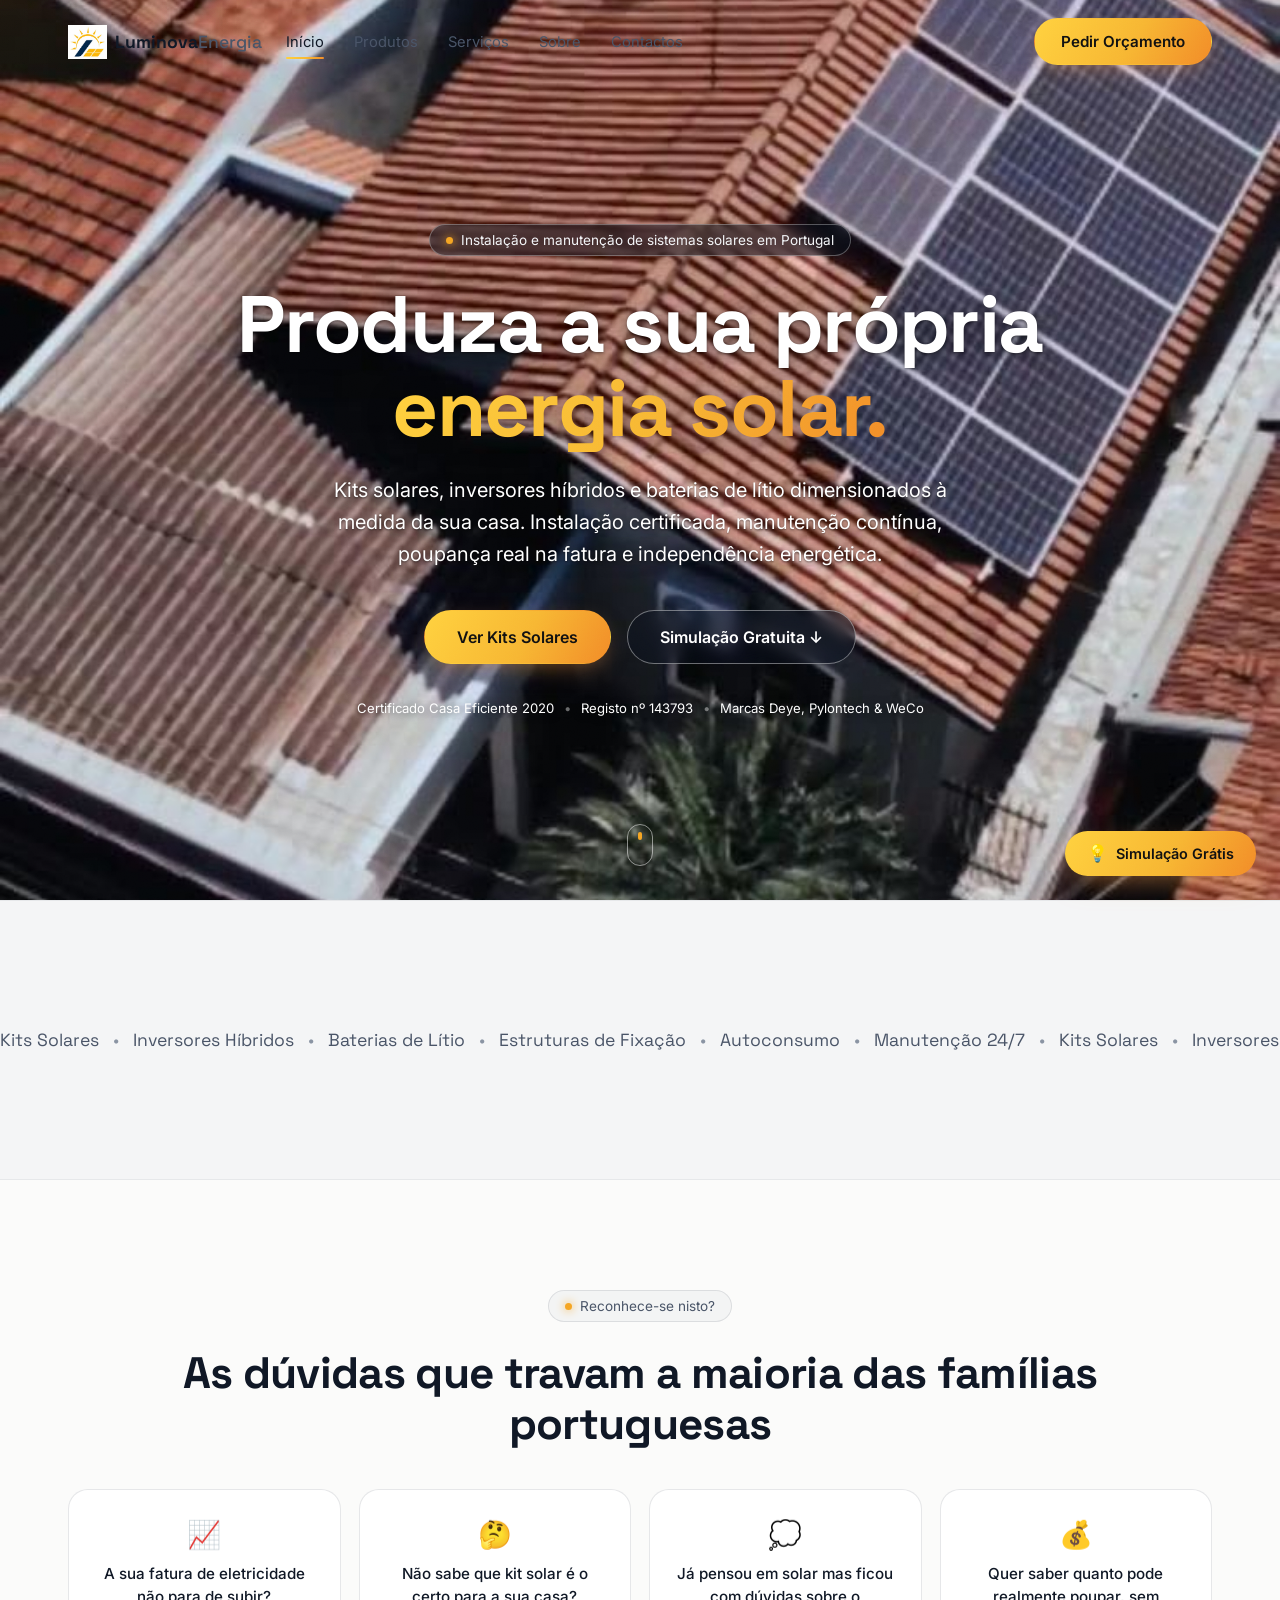
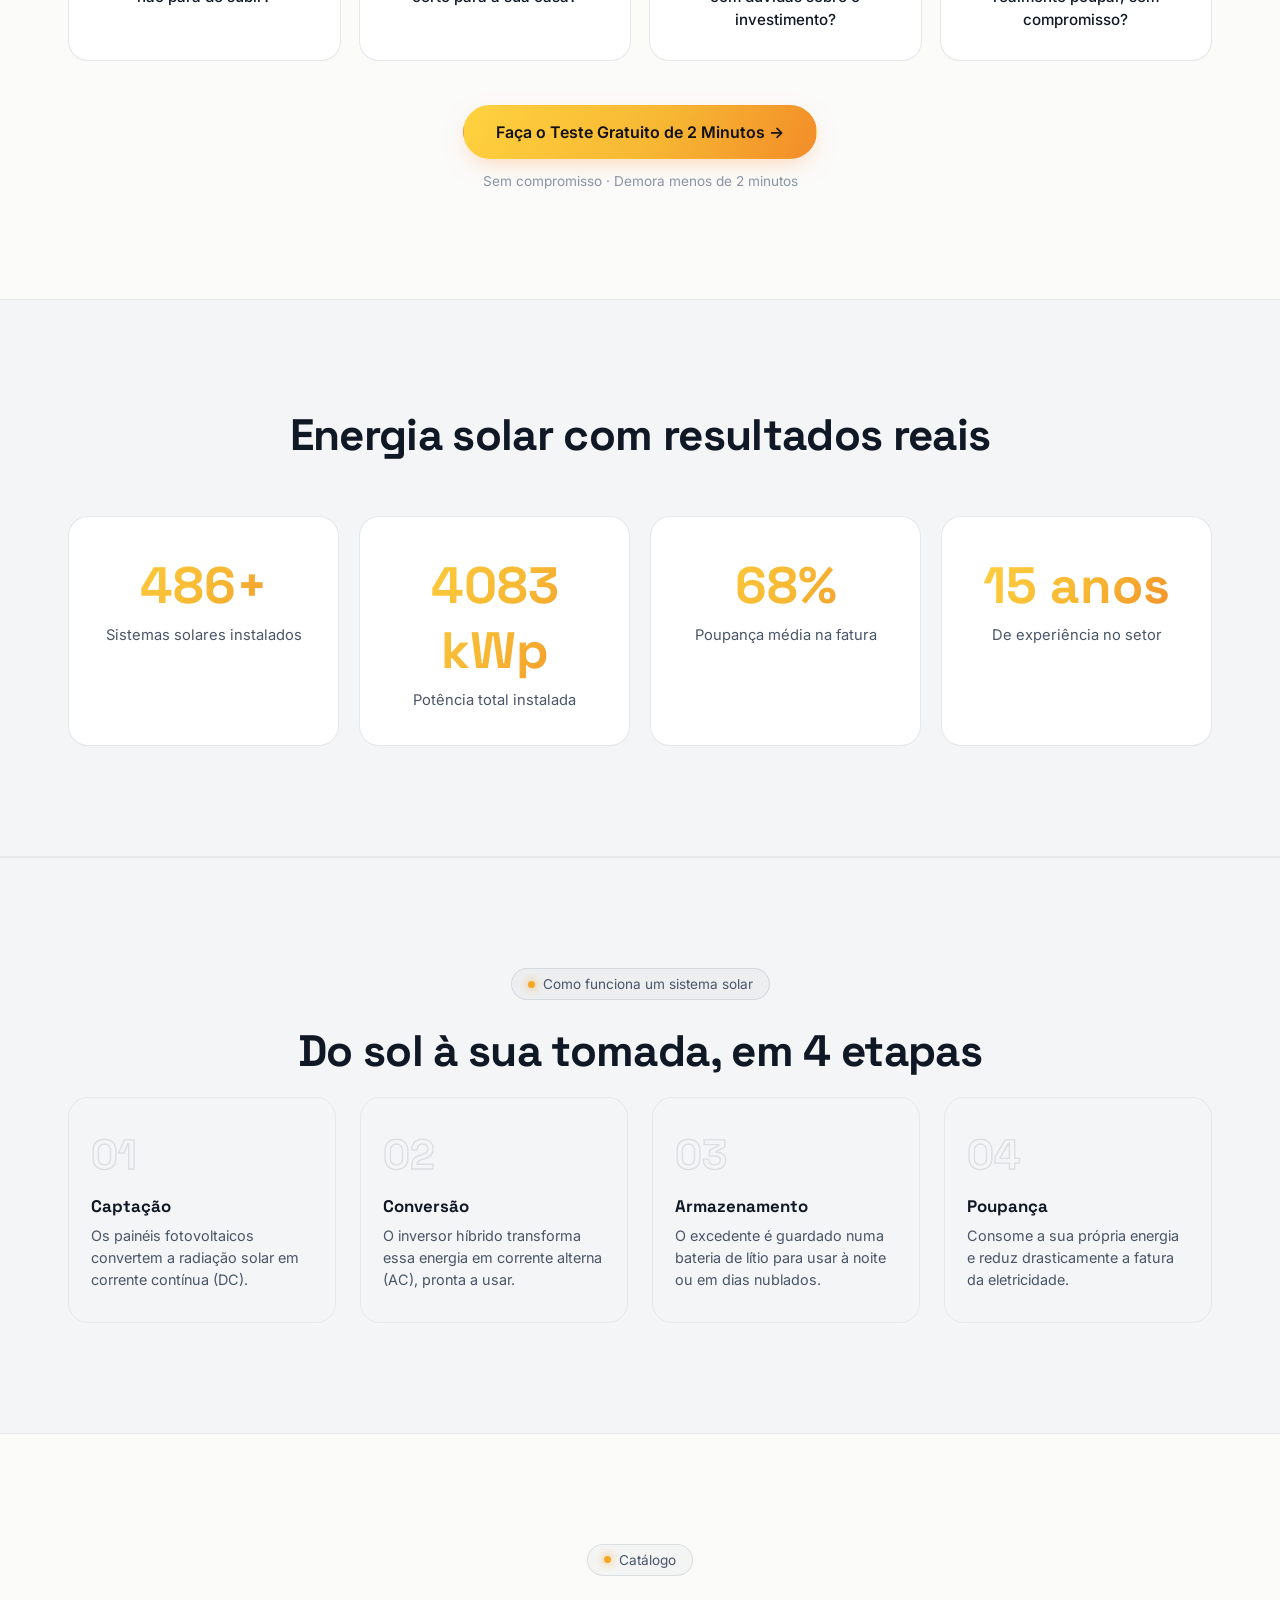
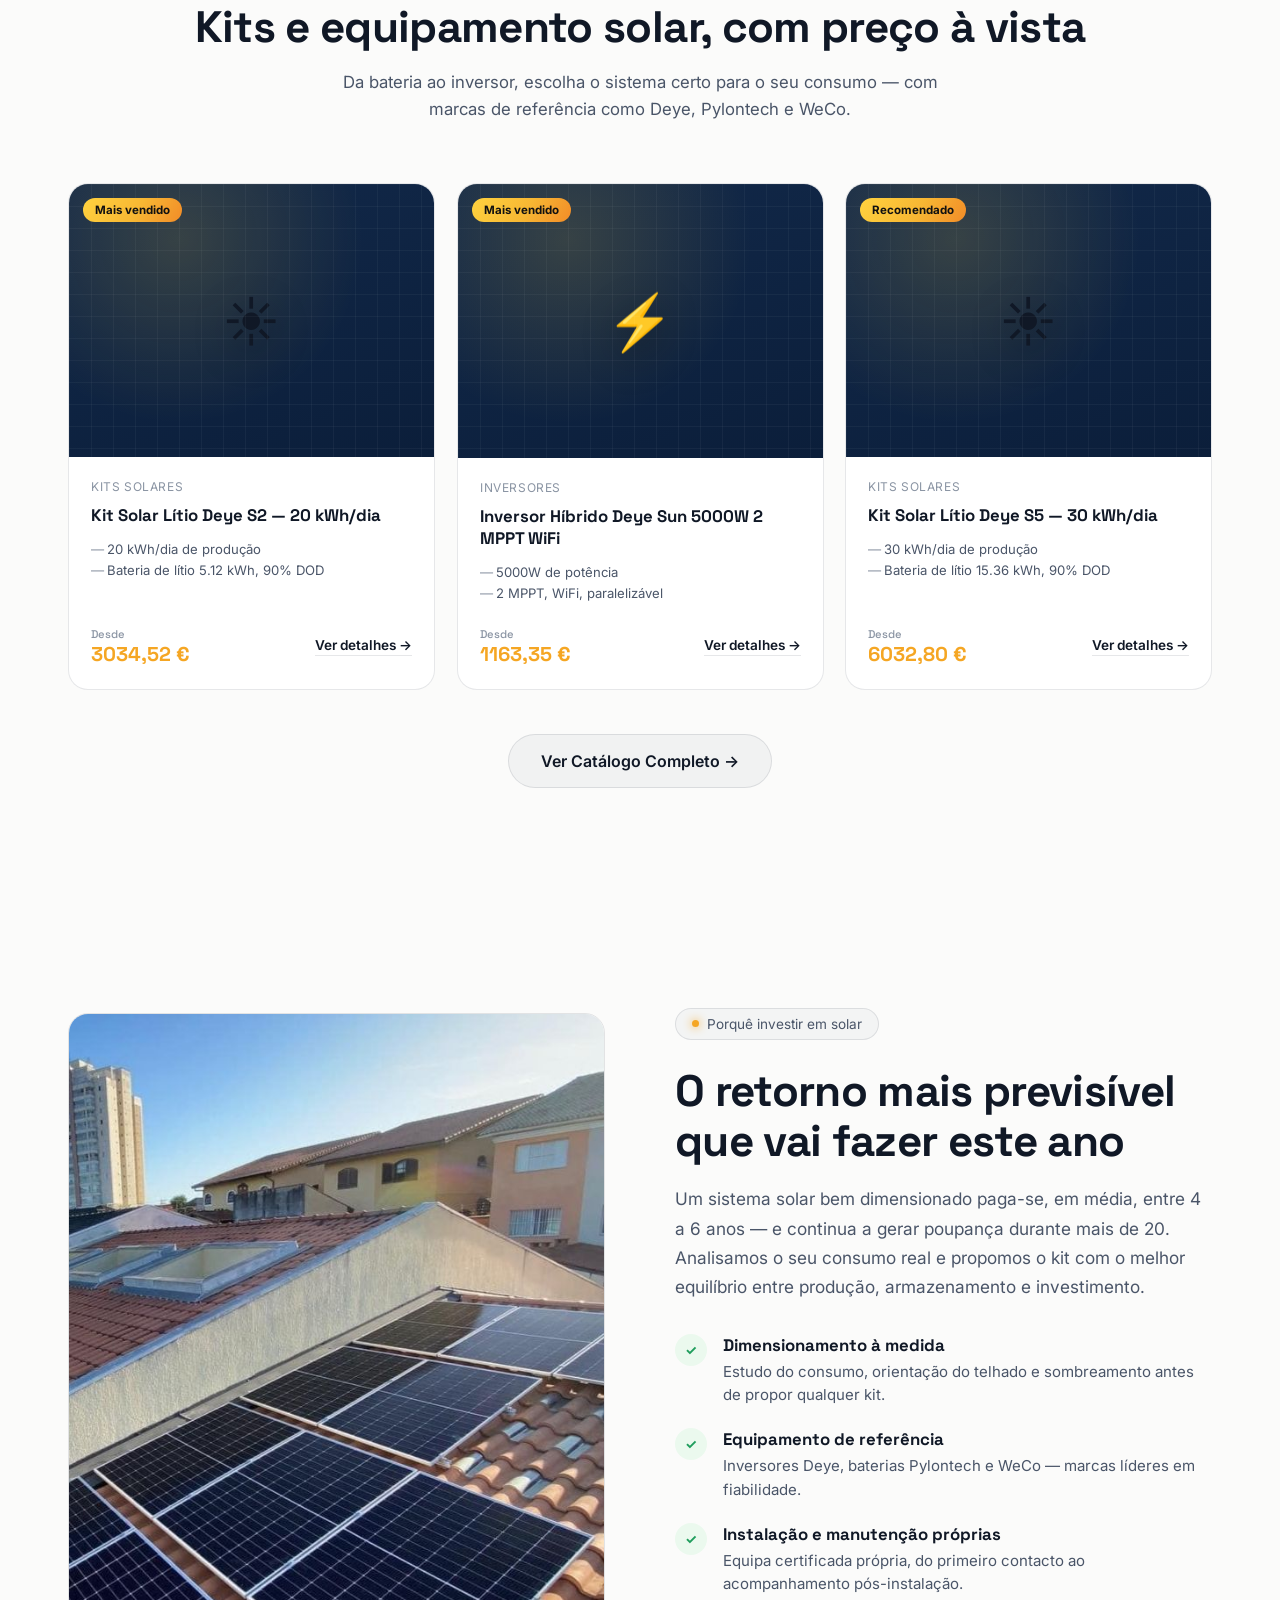
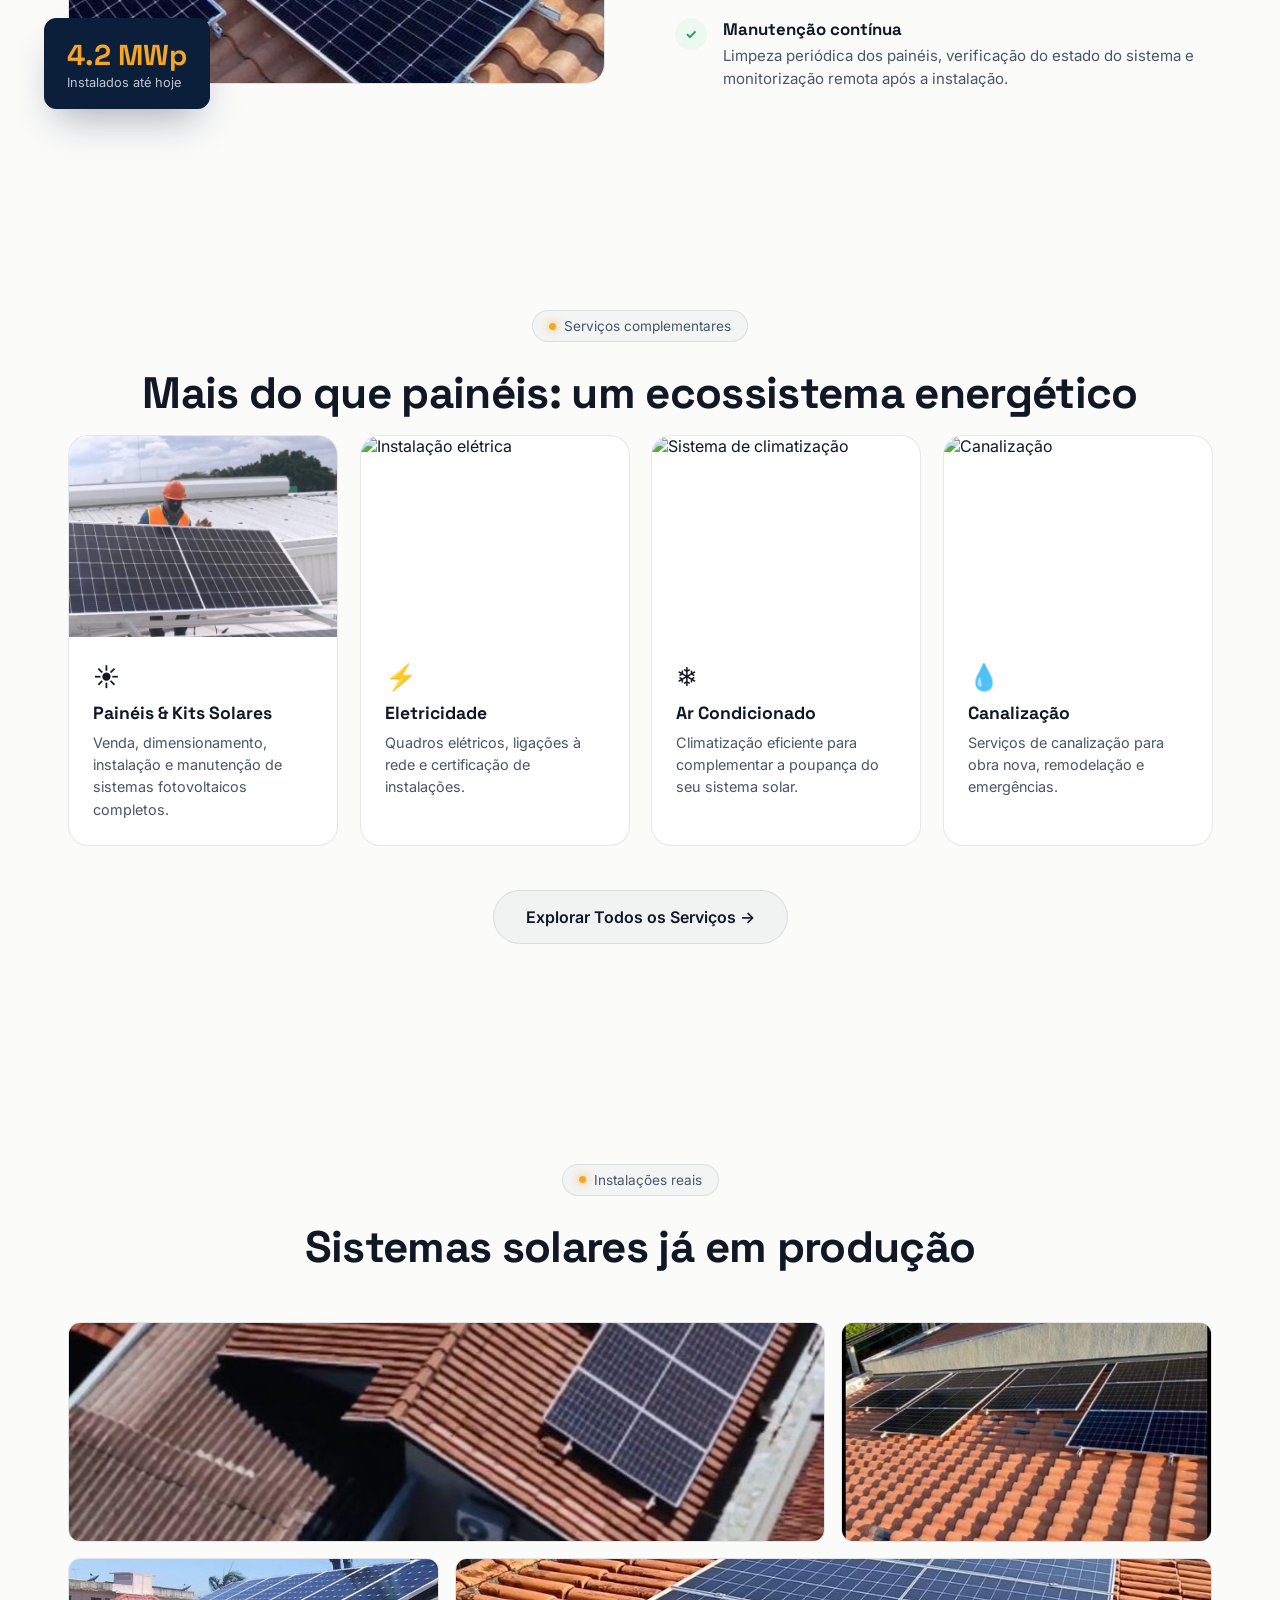
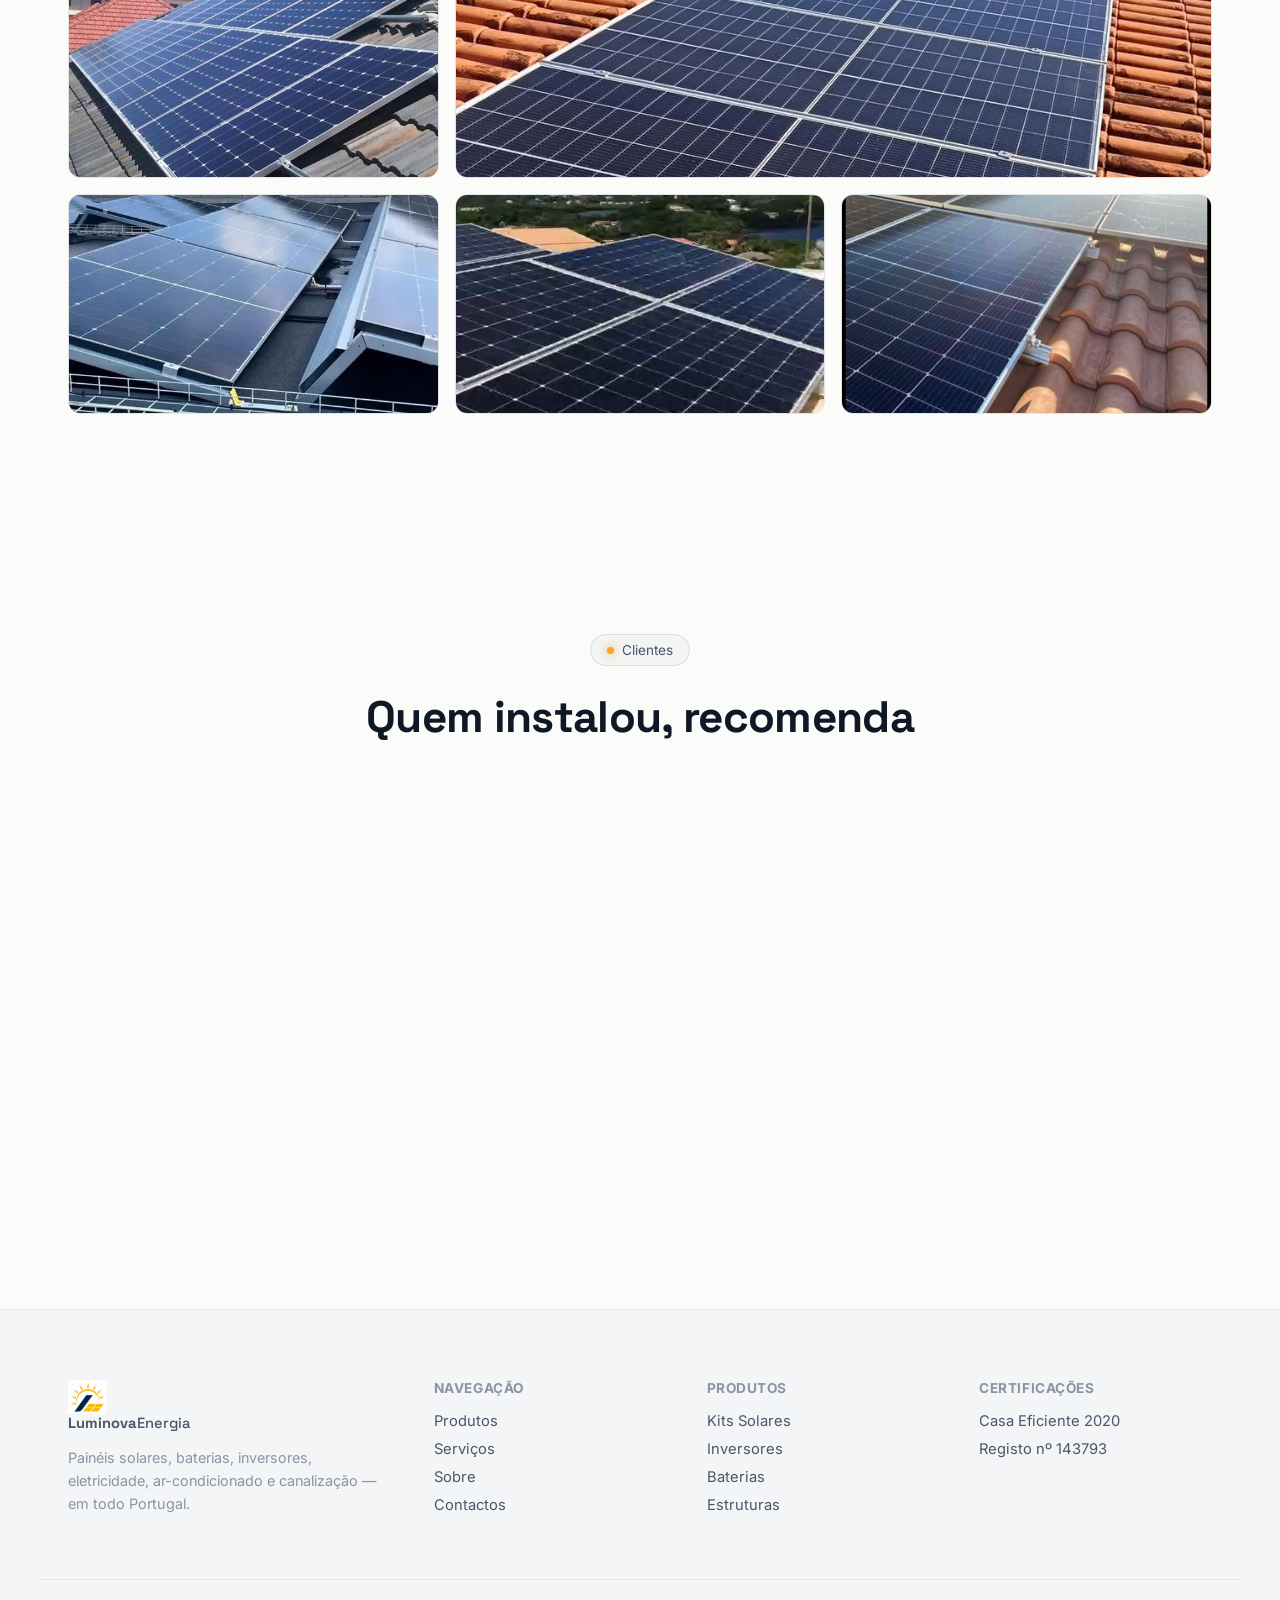
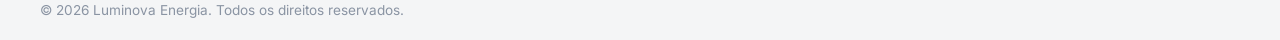
==== commit 9ea9e77b: "Remove hero scrim and particle overlay, show the install video unobstructed" ====
--- a/index.html
+++ b/index.html
@@ -23,9 +23,6 @@
   <video class="hero-video" autoplay muted loop playsinline poster="assets/install-13.jpg">
     <source src="assets/hero-video.mp4" type="video/mp4">
   </video>
-  <div class="hero-video-scrim"></div>
-  <canvas id="heroCanvas"></canvas>
-  <div class="hero-gradient"></div>
   <div class="hero-content">
     <div class="eyebrow reveal-up">
       <span class="dot"></span> Instalação e manutenção de sistemas solares em Portugal
@@ -315,7 +312,6 @@
 
 <div id="site-footer"></div>
 
-<script src="https://unpkg.com/three@0.160.0/build/three.min.js"></script>
 <script src="products-data.js"></script>
 <script src="partials.js"></script>
 <script src="script.js"></script>
--- a/styles.css
+++ b/styles.css
@@ -108,18 +108,16 @@
 .hero-video{
   position:absolute;inset:0;z-index:0;width:100%;height:100%;object-fit:cover;
 }
-.hero-video-scrim{
-  position:absolute;inset:0;z-index:0;pointer-events:none;
-  background:linear-gradient(180deg, rgba(251,251,250,.72) 0%, rgba(251,251,250,.86) 45%, var(--bg) 92%);
-}
-#heroCanvas{position:absolute;inset:0;z-index:1;}
-.hero-gradient{
-  position:absolute;inset:0;z-index:1;pointer-events:none;
-  background:
-    radial-gradient(ellipse 80% 50% at 50% -10%, rgba(255,210,63,.16), transparent 60%),
-    radial-gradient(ellipse 60% 40% at 85% 90%, rgba(124,242,156,.08), transparent 60%);
-}
 .hero-content{position:relative;z-index:2;max-width:820px;text-align:center;margin:0 auto;}
+.hero .eyebrow{color:#f4f6f9;border-color:rgba(255,255,255,.3);background:rgba(8,16,30,.45);backdrop-filter:blur(8px);}
+.hero .hero-title{color:#fff;text-shadow:0 2px 18px rgba(0,0,0,.5),0 1px 3px rgba(0,0,0,.4);}
+.hero .hero-title .grad-text{text-shadow:none;filter:drop-shadow(0 2px 14px rgba(0,0,0,.4));}
+.hero .hero-sub{color:#fff;text-shadow:0 2px 14px rgba(0,0,0,.55),0 1px 2px rgba(0,0,0,.4);}
+.hero .hero-trust{color:#fff;text-shadow:0 1px 8px rgba(0,0,0,.6);}
+.hero .btn-ghost{background:rgba(8,16,30,.4);border-color:rgba(255,255,255,.4);color:#fff;backdrop-filter:blur(8px);}
+.hero .btn-ghost:hover{background:rgba(8,16,30,.6);}
+.hero .scroll-hint{border-color:rgba(255,255,255,.5);}
+.hero .scroll-hint span{box-shadow:0 1px 8px rgba(0,0,0,.5);}
 .eyebrow{
   display:inline-flex;align-items:center;gap:8px;font-size:.85rem;color:var(--text-dim);
   padding:7px 16px;border:1px solid var(--border);border-radius:100px;background:rgba(11,30,58,.03);
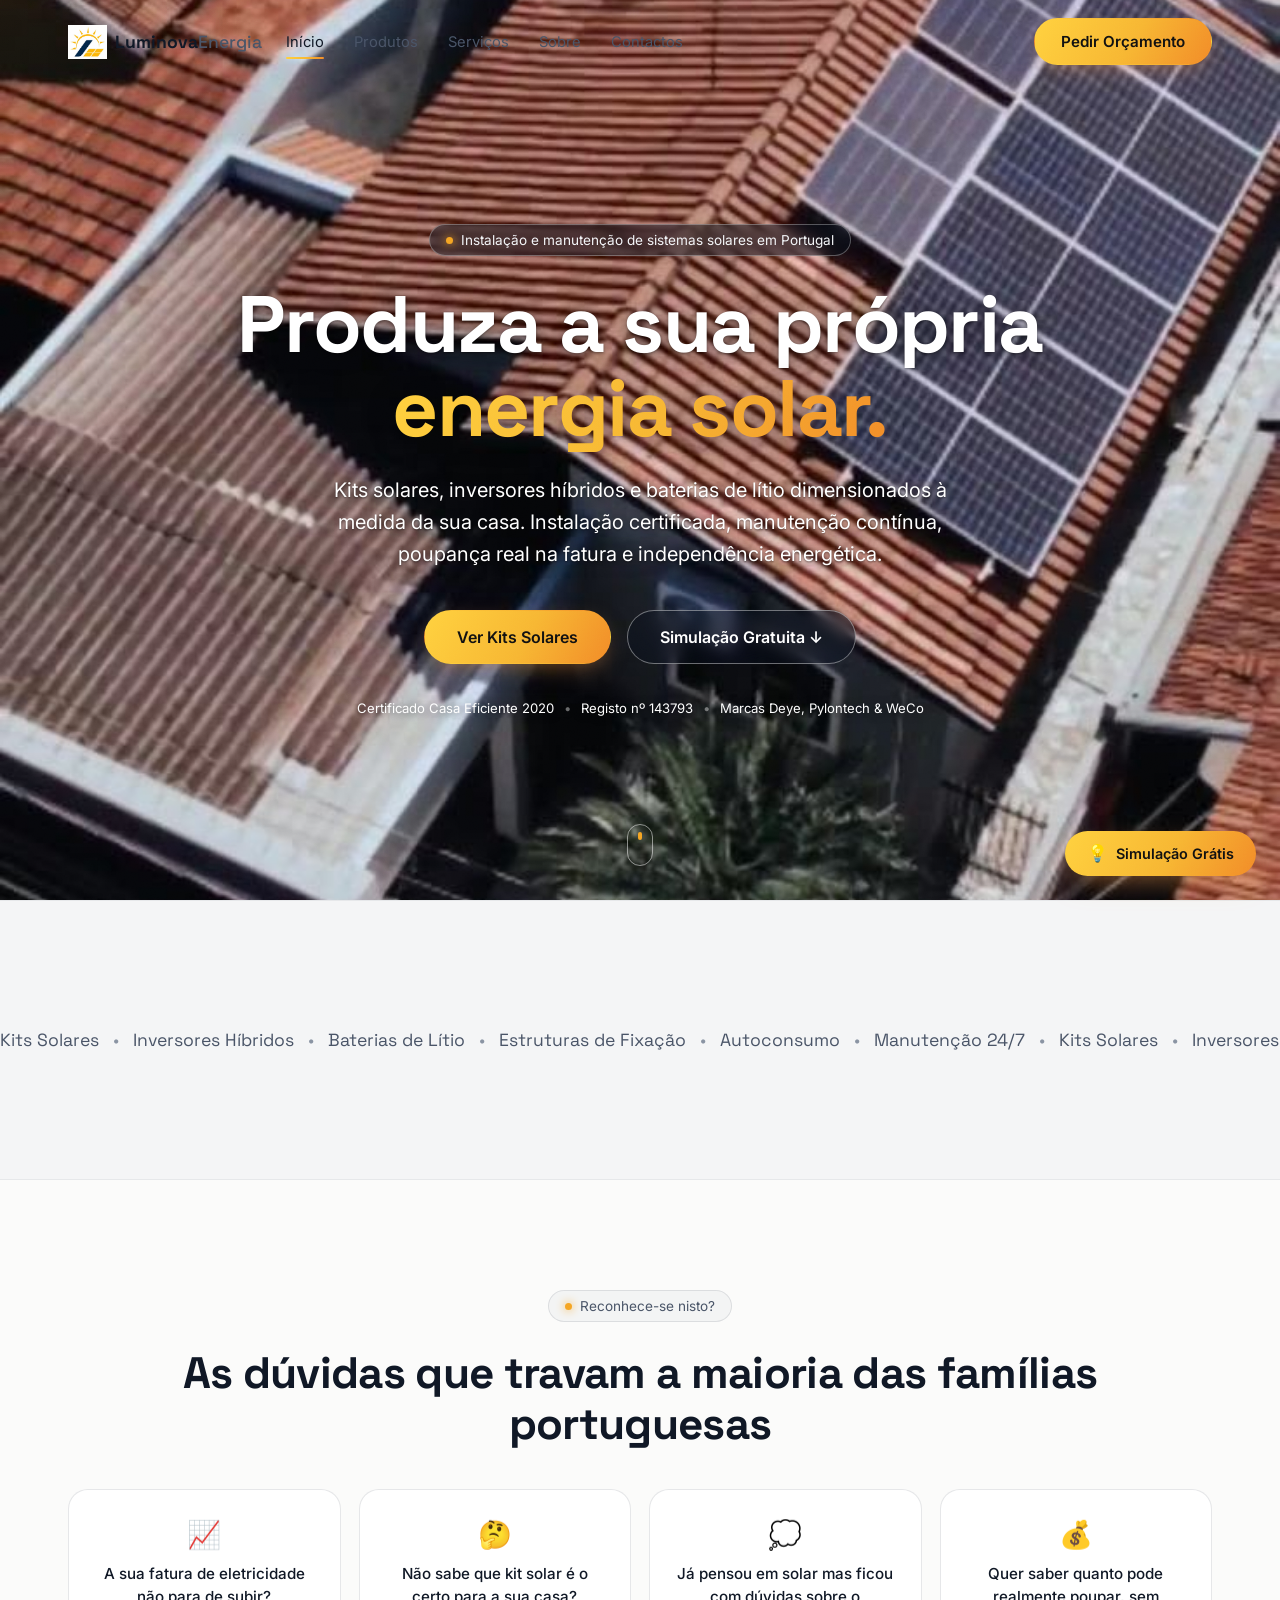
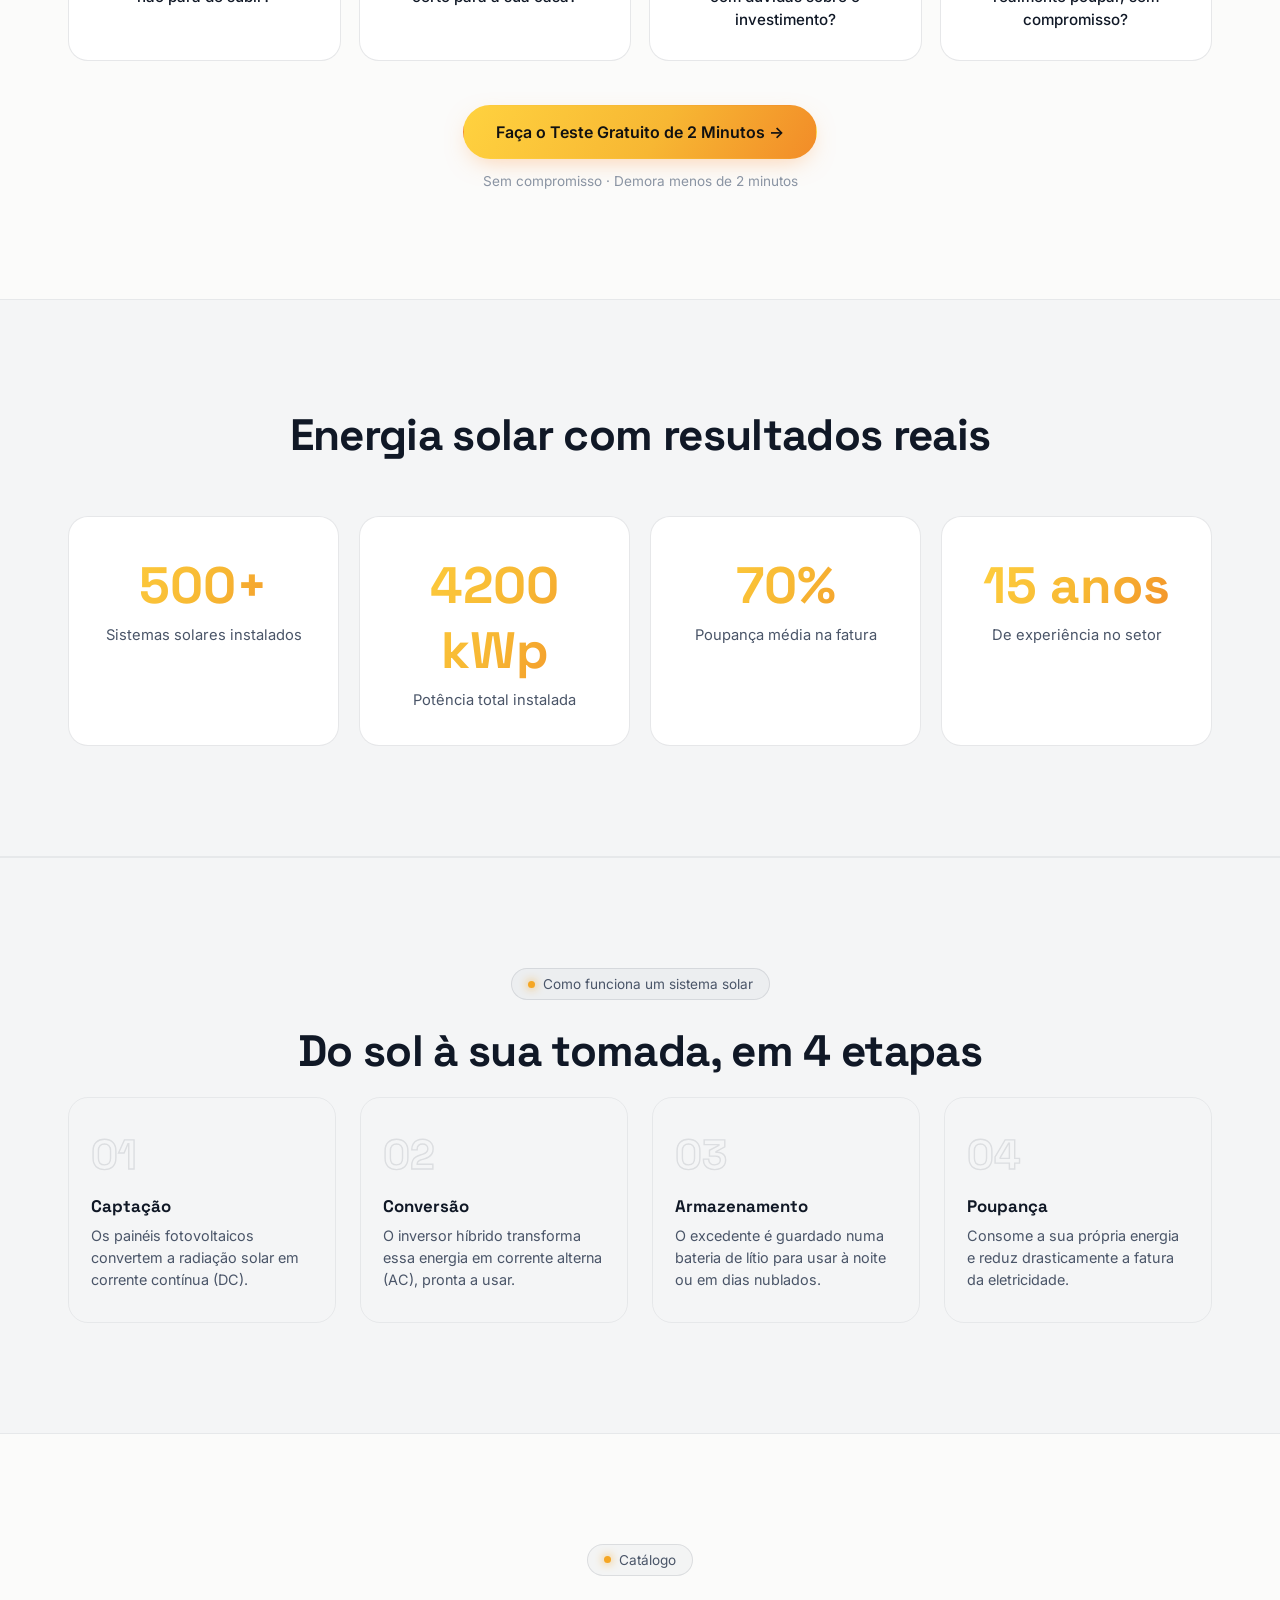
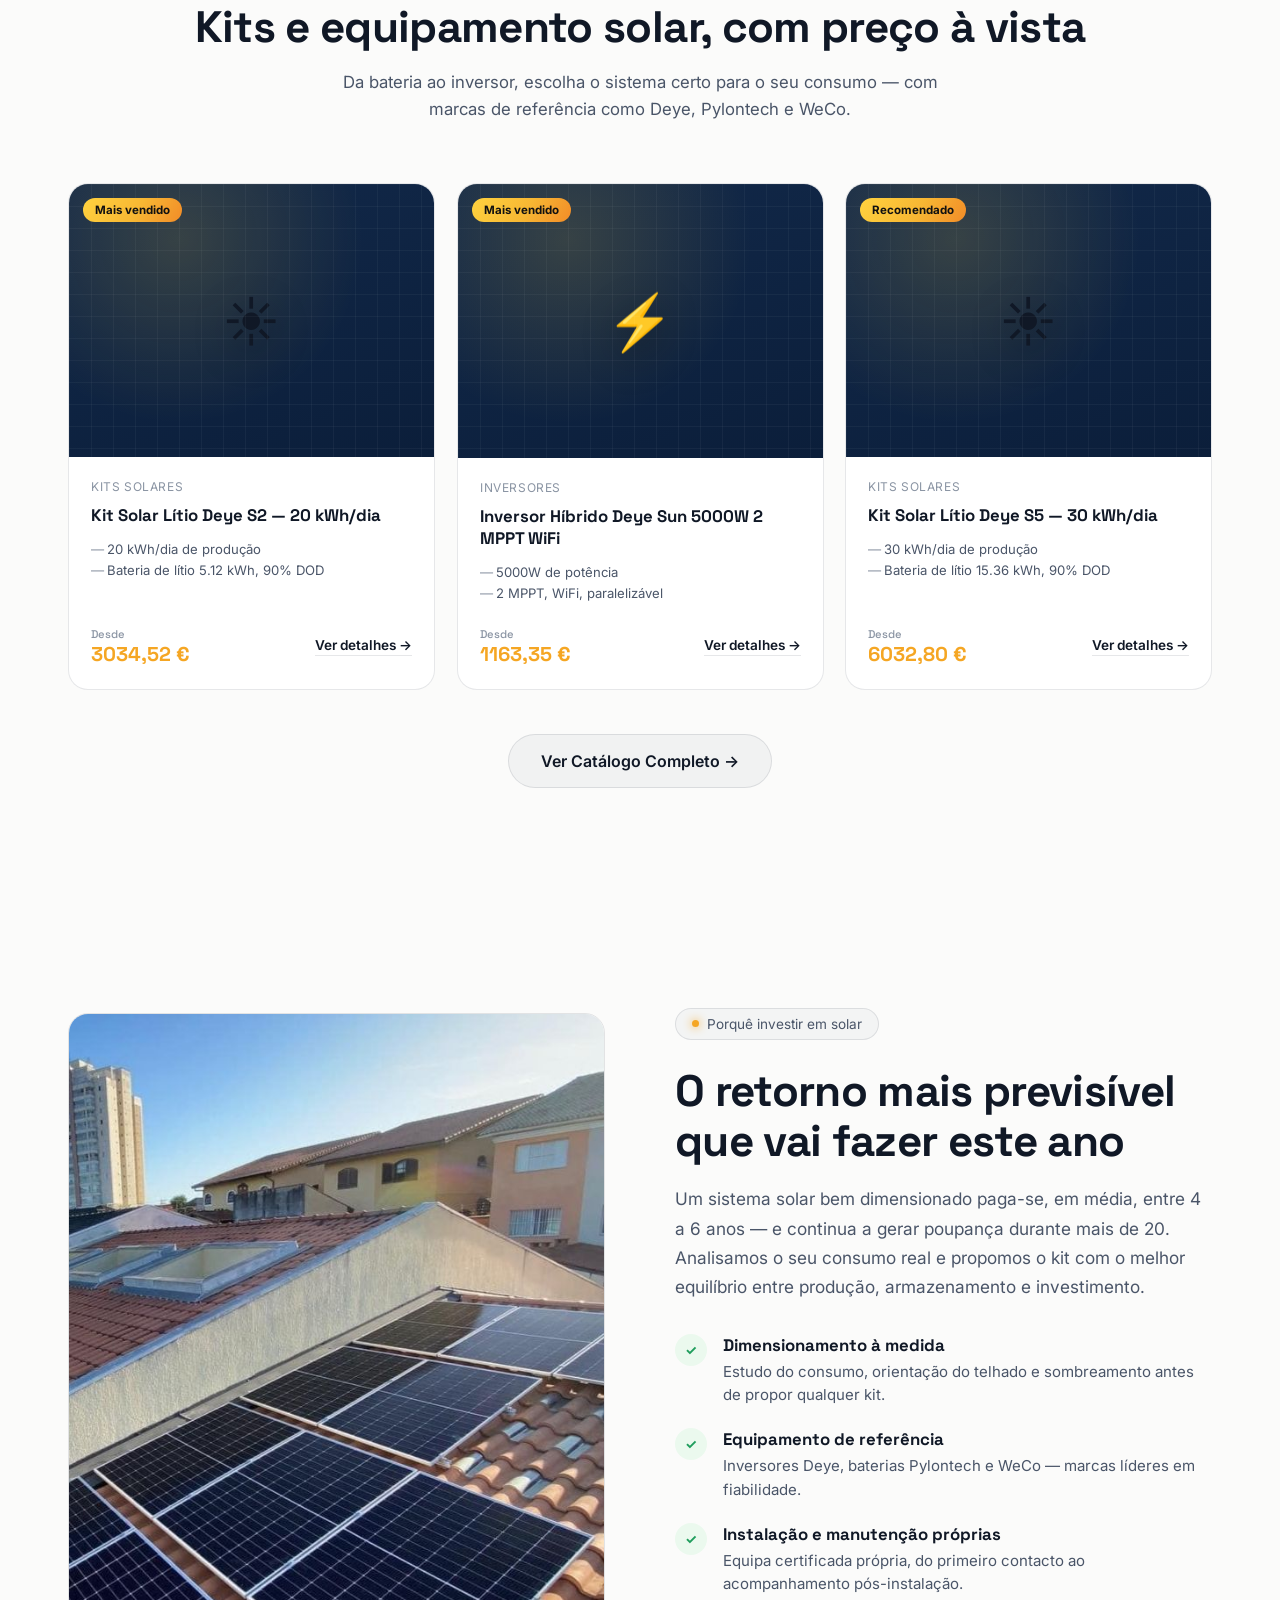
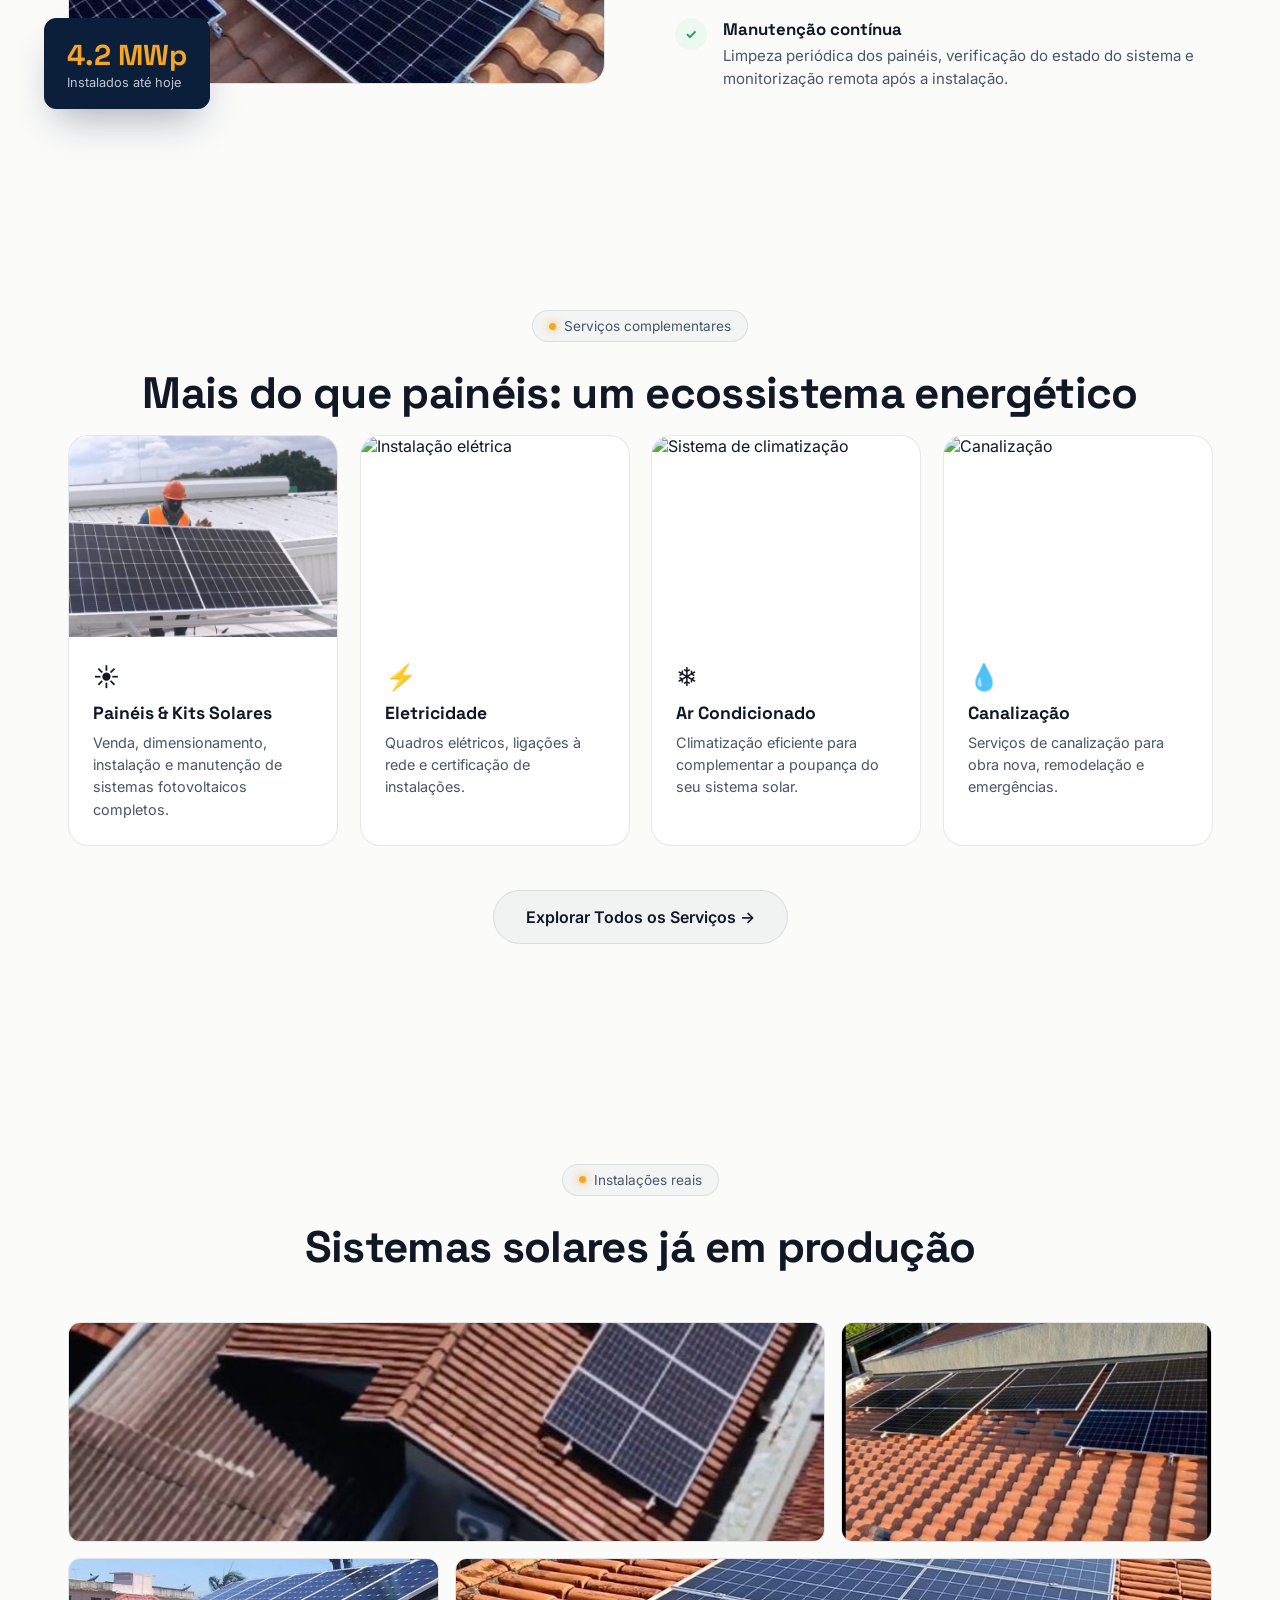
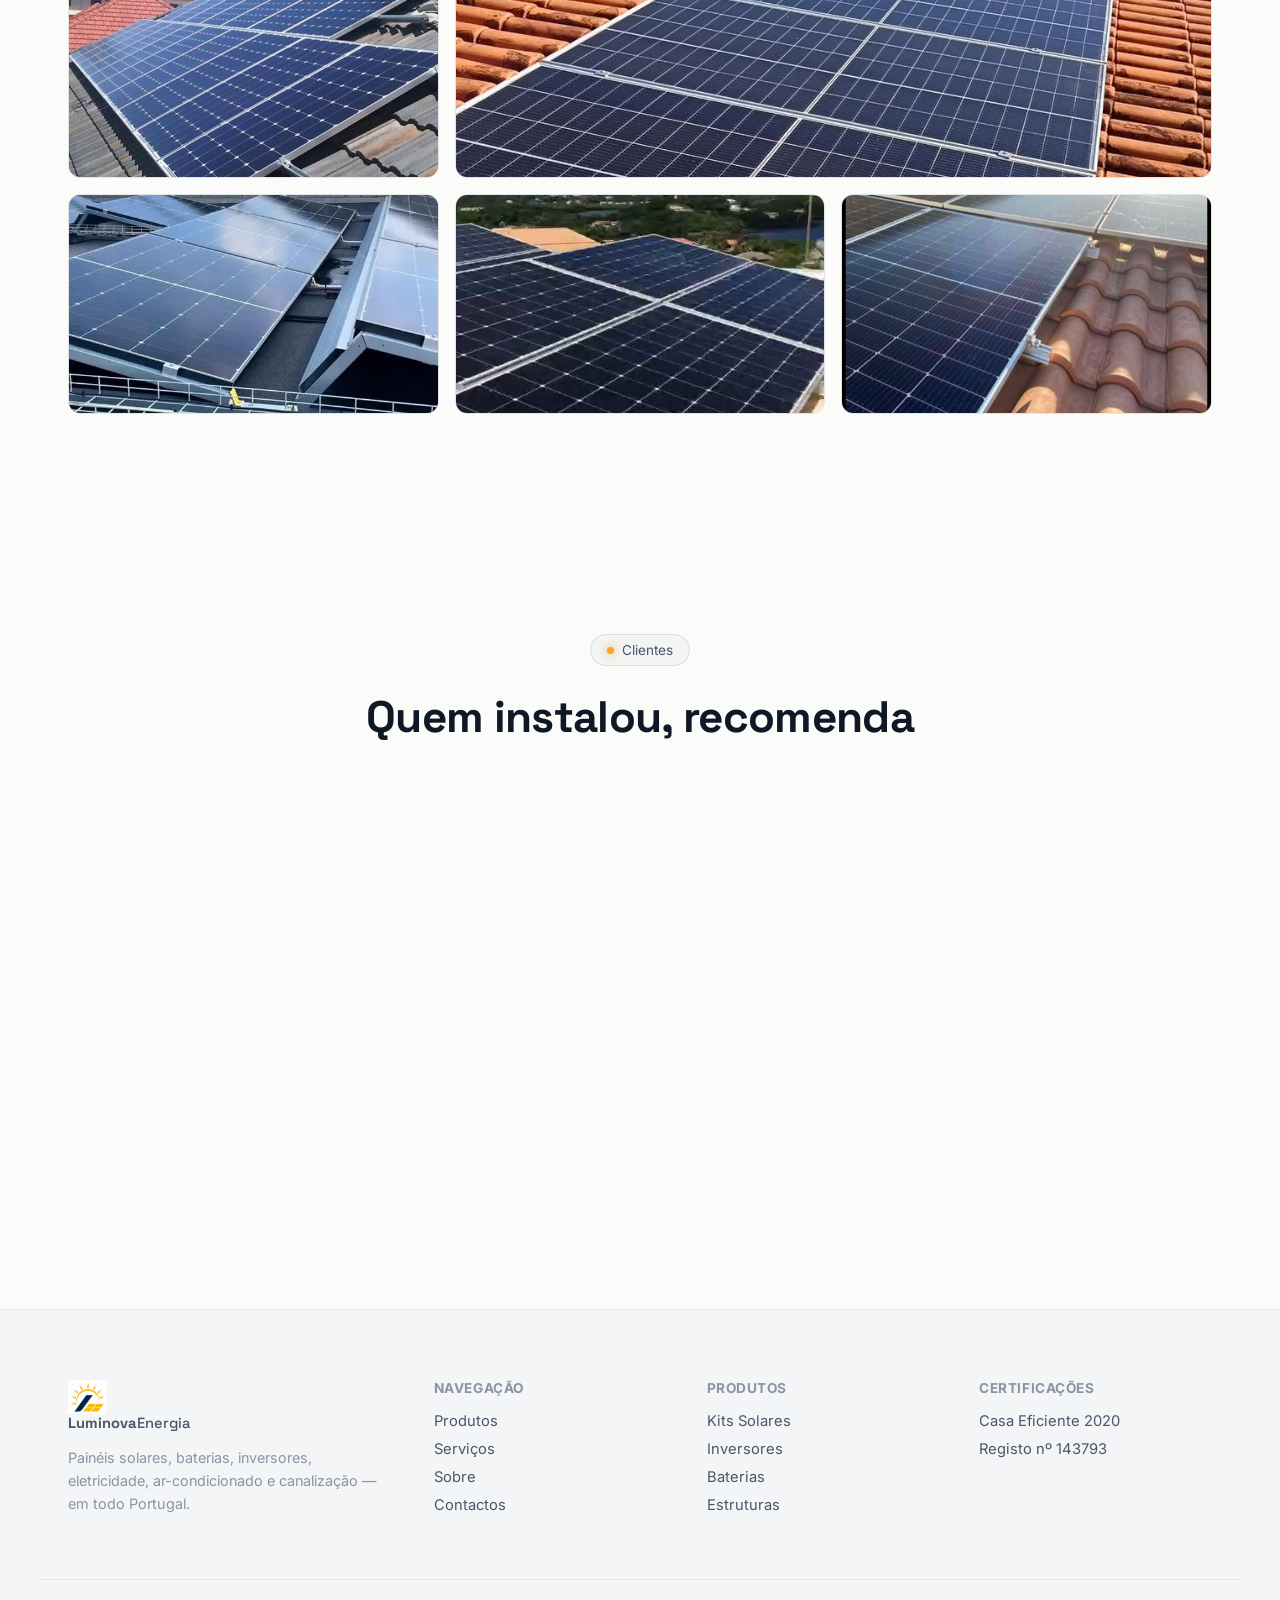
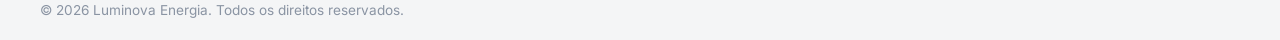
==== commit 22f22fe7: "Version the stylesheet link to bust stale browser caches" ====
--- a/index.html
+++ b/index.html
@@ -9,7 +9,7 @@
 <link rel="preconnect" href="https://fonts.googleapis.com">
 <link rel="preconnect" href="https://fonts.gstatic.com" crossorigin>
 <link href="https://fonts.googleapis.com/css2?family=Space+Grotesk:wght@400;500;600;700&family=Inter:wght@400;500;600;700;800&display=swap" rel="stylesheet">
-<link rel="stylesheet" href="styles.css">
+<link rel="stylesheet" href="styles.css?v=2">
 </head>
 <body>
 
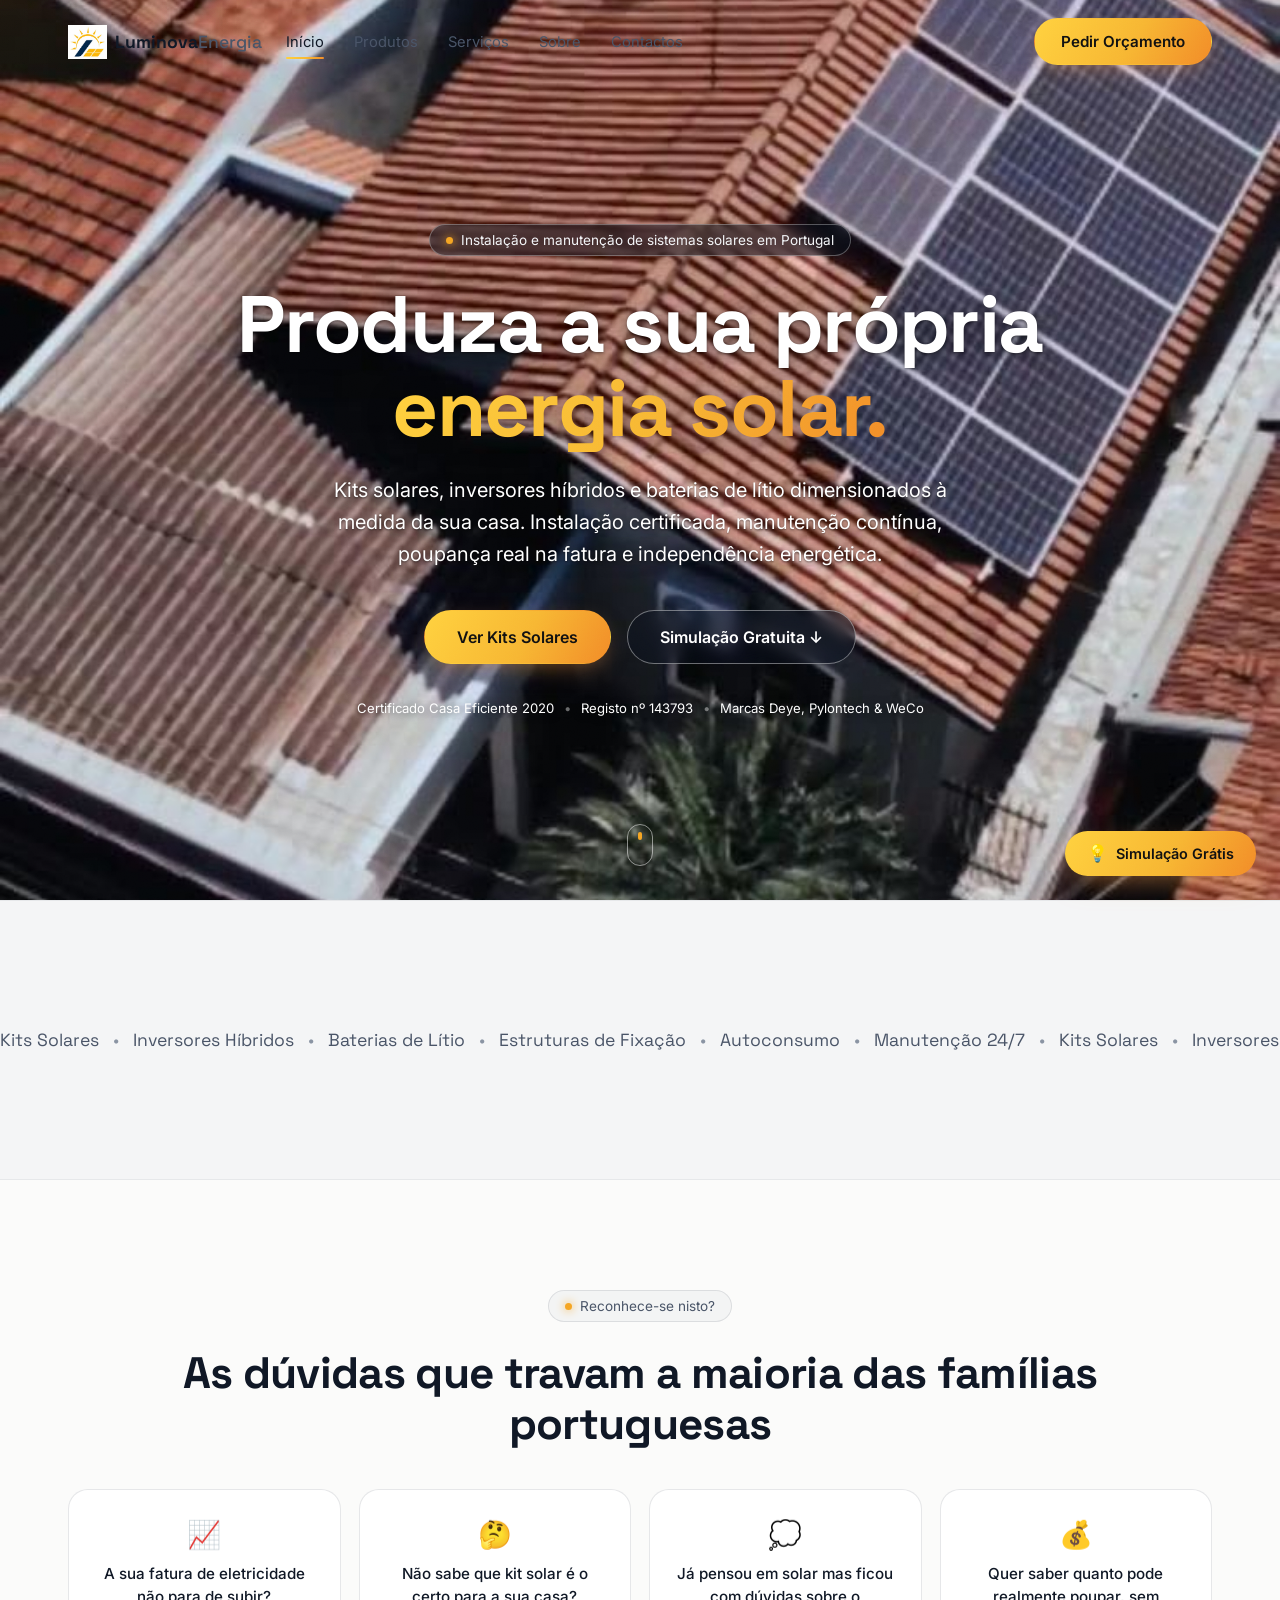
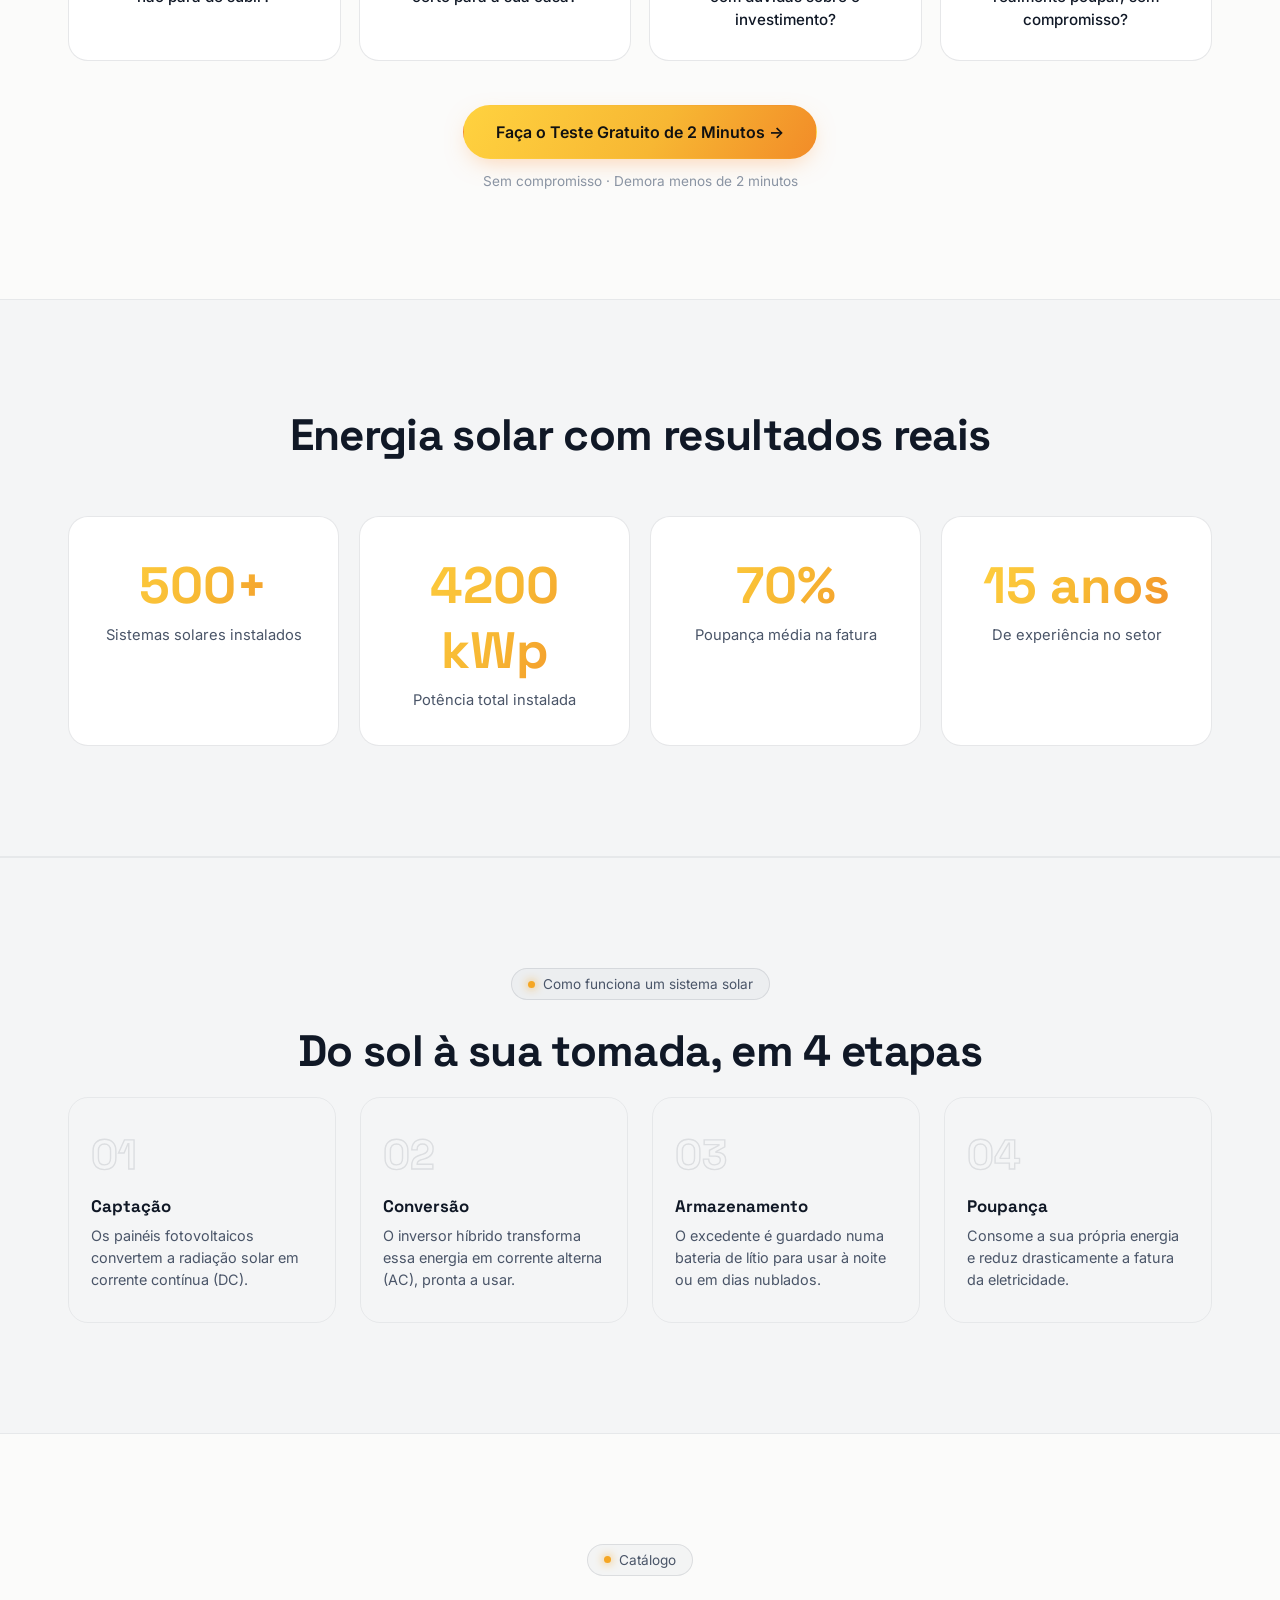
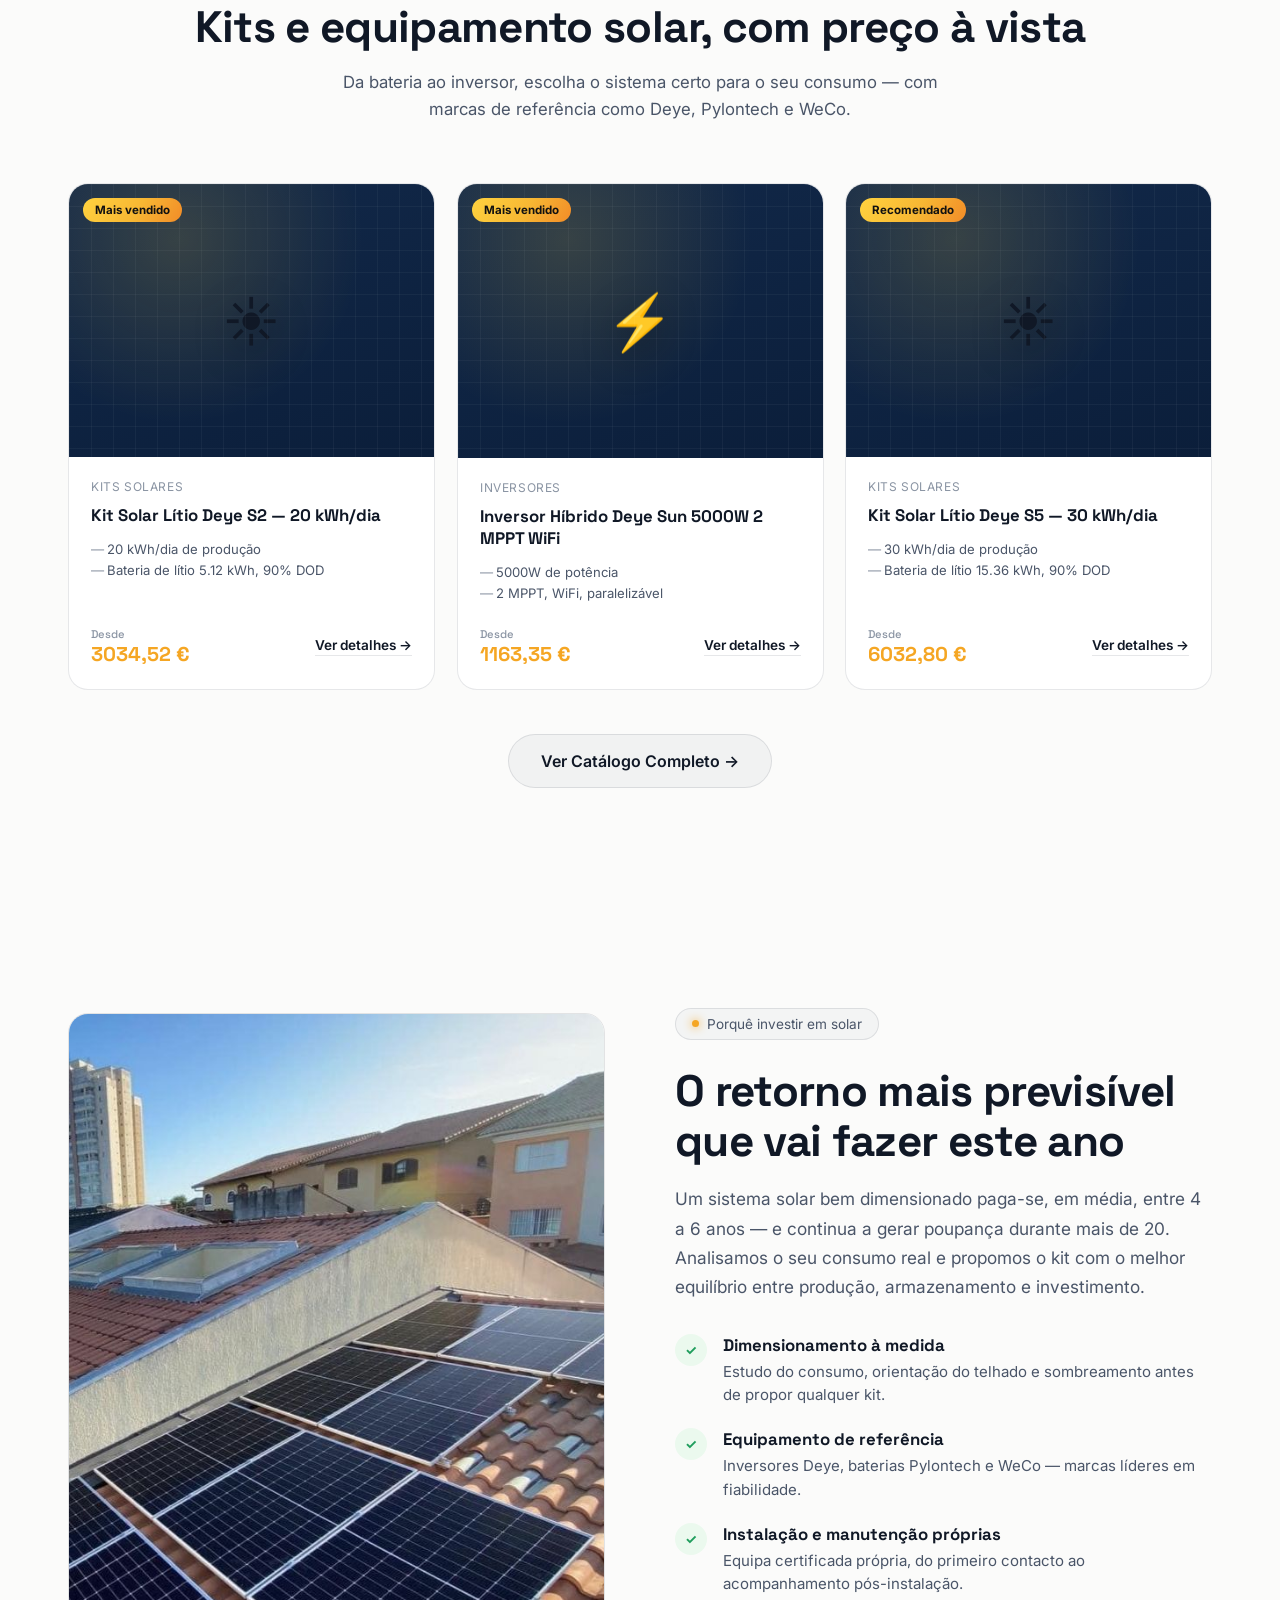
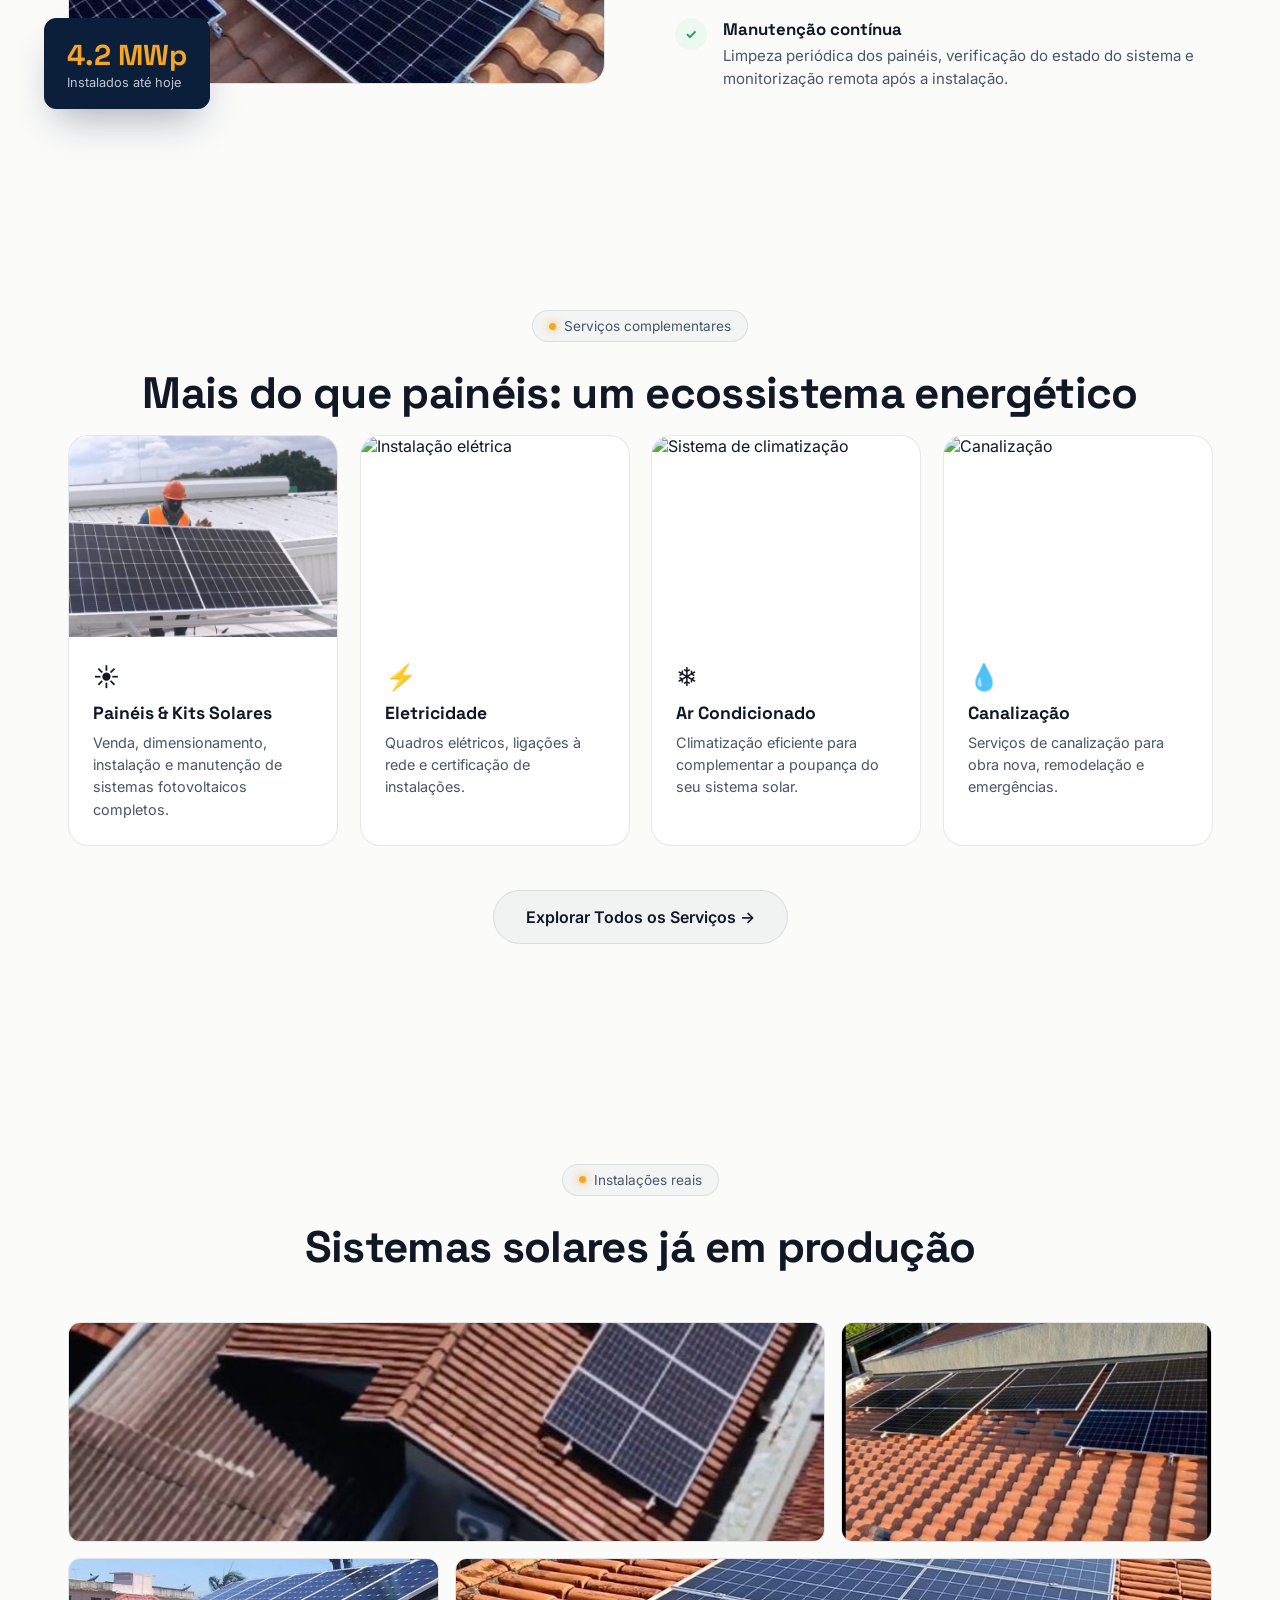
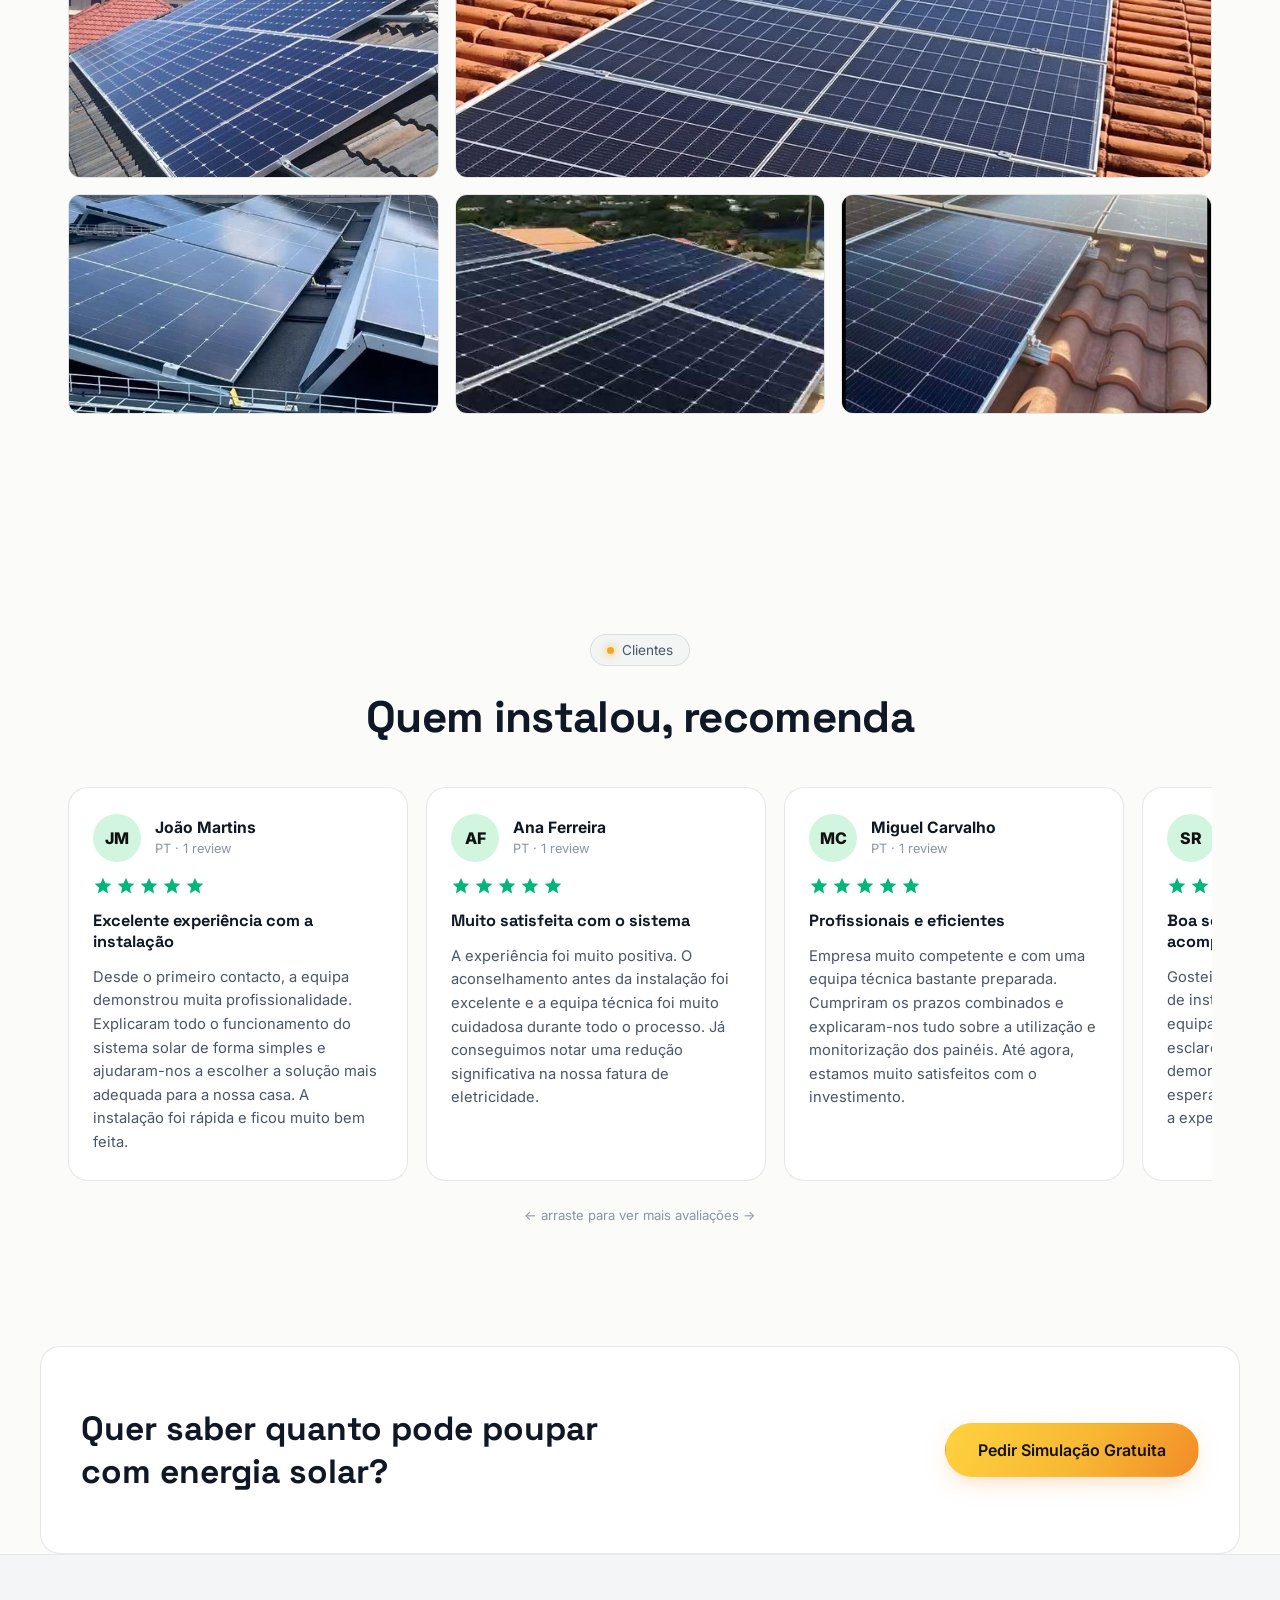
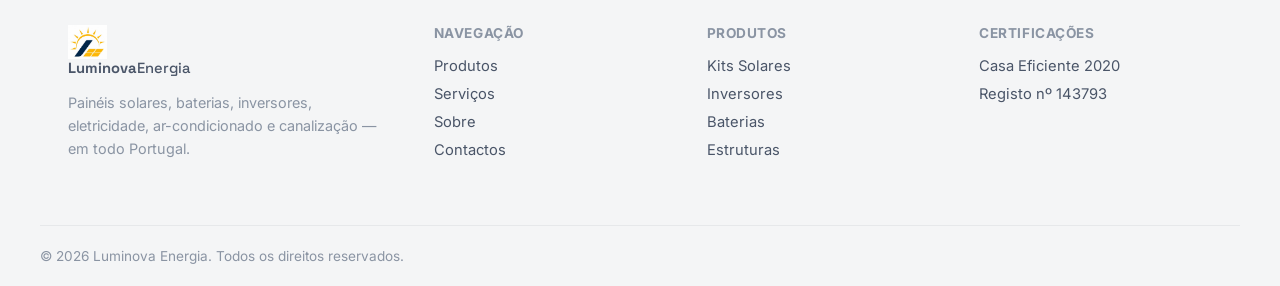
==== commit 221994f1: "Replace testimonials with Trustpilot-style review carousel, 10 real reviews" ====
--- a/index.html
+++ b/index.html
@@ -285,20 +285,82 @@
   <div class="container">
     <div class="eyebrow center reveal-up"><span class="dot"></span> Clientes</div>
     <h2 class="section-title center reveal-up">Quem instalou, recomenda</h2>
-    <div class="testi-grid">
-      <div class="testi-card reveal-up">
-        <p>“Instalaram o kit S5 em três dias e a nossa fatura caiu quase 70%. Equipa profissional do início ao fim.”</p>
-        <div class="testi-author"><span class="testi-avatar">JM</span><div><strong>João Martins</strong><small>Cascais · Kit S5 30kWh/dia</small></div></div>
-      </div>
-      <div class="testi-card reveal-up" style="transition-delay:.05s">
-        <p>“Optámos pelo kit trifásico para a nossa oficina. O consumo noturno passou a ser quase todo da bateria.”</p>
-        <div class="testi-author"><span class="testi-avatar">SR</span><div><strong>Sofia Ribeiro</strong><small>Braga · Kit D9 Trifásico</small></div></div>
-      </div>
-      <div class="testi-card reveal-up" style="transition-delay:.1s">
-        <p>“Simulação clara, sem surpresas no preço final. Recomendo a quem está a hesitar entre marcas de bateria.”</p>
-        <div class="testi-author"><span class="testi-avatar">RP</span><div><strong>Rui Pereira</strong><small>Faro · Kit D20 12kWh/dia</small></div></div>
-      </div>
-    </div>
+    <div class="tp-carousel reveal-up">
+      <div class="tp-track">
+
+        <div class="tp-card">
+          <div class="tp-head"><span class="tp-avatar">JM</span><div><strong>João Martins</strong><small>PT · 1 review</small></div></div>
+          <div class="tp-stars"><span class="tp-star full"></span><span class="tp-star full"></span><span class="tp-star full"></span><span class="tp-star full"></span><span class="tp-star full"></span></div>
+          <h3 class="tp-title">Excelente experiência com a instalação</h3>
+          <p class="tp-body">Desde o primeiro contacto, a equipa demonstrou muita profissionalidade. Explicaram todo o funcionamento do sistema solar de forma simples e ajudaram-nos a escolher a solução mais adequada para a nossa casa. A instalação foi rápida e ficou muito bem feita.</p>
+        </div>
+
+        <div class="tp-card">
+          <div class="tp-head"><span class="tp-avatar">AF</span><div><strong>Ana Ferreira</strong><small>PT · 1 review</small></div></div>
+          <div class="tp-stars"><span class="tp-star full"></span><span class="tp-star full"></span><span class="tp-star full"></span><span class="tp-star full"></span><span class="tp-star full"></span></div>
+          <h3 class="tp-title">Muito satisfeita com o sistema</h3>
+          <p class="tp-body">A experiência foi muito positiva. O aconselhamento antes da instalação foi excelente e a equipa técnica foi muito cuidadosa durante todo o processo. Já conseguimos notar uma redução significativa na nossa fatura de eletricidade.</p>
+        </div>
+
+        <div class="tp-card">
+          <div class="tp-head"><span class="tp-avatar">MC</span><div><strong>Miguel Carvalho</strong><small>PT · 1 review</small></div></div>
+          <div class="tp-stars"><span class="tp-star full"></span><span class="tp-star full"></span><span class="tp-star full"></span><span class="tp-star full"></span><span class="tp-star full"></span></div>
+          <h3 class="tp-title">Profissionais e eficientes</h3>
+          <p class="tp-body">Empresa muito competente e com uma equipa técnica bastante preparada. Cumpriram os prazos combinados e explicaram-nos tudo sobre a utilização e monitorização dos painéis. Até agora, estamos muito satisfeitos com o investimento.</p>
+        </div>
+
+        <div class="tp-card">
+          <div class="tp-head"><span class="tp-avatar">SR</span><div><strong>Sofia Rodrigues</strong><small>PT · 1 review</small></div></div>
+          <div class="tp-stars"><span class="tp-star full"></span><span class="tp-star full"></span><span class="tp-star full"></span><span class="tp-star full"></span><span class="tp-star half"></span></div>
+          <h3 class="tp-title">Boa solução e excelente acompanhamento</h3>
+          <p class="tp-body">Gostei bastante do serviço. O processo de instalação correu muito bem e a equipa esteve sempre disponível para esclarecer as nossas dúvidas. Apenas demoraram um pouco mais do que esperávamos inicialmente, mas no geral a experiência foi muito boa.</p>
+        </div>
+
+        <div class="tp-card">
+          <div class="tp-head"><span class="tp-avatar">PG</span><div><strong>Pedro Gonçalves</strong><small>PT · 1 review</small></div></div>
+          <div class="tp-stars"><span class="tp-star full"></span><span class="tp-star full"></span><span class="tp-star full"></span><span class="tp-star full"></span><span class="tp-star half"></span></div>
+          <h3 class="tp-title">Boa qualidade e atendimento</h3>
+          <p class="tp-body">Ficámos satisfeitos com a instalação do nosso sistema fotovoltaico. A equipa foi simpática, profissional e explicou todas as etapas. O único ponto a melhorar seria a comunicação durante alguns momentos do processo, mas o resultado final foi muito positivo.</p>
+        </div>
+
+        <div class="tp-card">
+          <div class="tp-head"><span class="tp-avatar">MC</span><div><strong>Mariana Costa</strong><small>PT · 1 review</small></div></div>
+          <div class="tp-stars"><span class="tp-star full"></span><span class="tp-star full"></span><span class="tp-star full"></span><span class="tp-star full"></span><span class="tp-star empty"></span></div>
+          <h3 class="tp-title">Boa experiência no geral</h3>
+          <p class="tp-body">O sistema funciona muito bem e a instalação foi realizada com bastante cuidado. Tivemos algumas dificuldades para conseguir respostas durante o processo inicial, mas depois a equipa resolveu tudo. No final, estamos satisfeitos com a escolha.</p>
+        </div>
+
+        <div class="tp-card">
+          <div class="tp-head"><span class="tp-avatar">RA</span><div><strong>Ricardo Almeida</strong><small>PT · 1 review</small></div></div>
+          <div class="tp-stars"><span class="tp-star full"></span><span class="tp-star full"></span><span class="tp-star full"></span><span class="tp-star full"></span><span class="tp-star empty"></span></div>
+          <h3 class="tp-title">Profissionais e bom serviço</h3>
+          <p class="tp-body">A empresa apresentou várias opções e ajudou-nos a perceber qual seria a melhor solução para o nosso consumo. A instalação correu bem e os painéis estão a produzir conforme esperado. Poderiam apenas melhorar o acompanhamento depois da instalação.</p>
+        </div>
+
+        <div class="tp-card">
+          <div class="tp-head"><span class="tp-avatar">BS</span><div><strong>Beatriz Santos</strong><small>PT · 1 review</small></div></div>
+          <div class="tp-stars"><span class="tp-star full"></span><span class="tp-star full"></span><span class="tp-star full"></span><span class="tp-star full"></span><span class="tp-star empty"></span></div>
+          <h3 class="tp-title">Uma boa opção para energia solar</h3>
+          <p class="tp-body">Gostámos do serviço e da qualidade da instalação. A equipa técnica foi bastante profissional e deixou tudo organizado. O processo demorou um pouco mais do que tínhamos previsto, mas o resultado correspondeu às nossas expectativas.</p>
+        </div>
+
+        <div class="tp-card">
+          <div class="tp-head"><span class="tp-avatar">TS</span><div><strong>Tiago Sousa</strong><small>PT · 1 review</small></div></div>
+          <div class="tp-stars"><span class="tp-star full"></span><span class="tp-star full"></span><span class="tp-star full"></span><span class="tp-star half"></span><span class="tp-star empty"></span></div>
+          <h3 class="tp-title">Bom sistema, mas com alguns pontos a melhorar</h3>
+          <p class="tp-body">O sistema solar funciona bem e estamos satisfeitos com a produção de energia. No entanto, o processo de instalação teve alguns atrasos e houve momentos em que foi difícil obter informações sobre o estado do trabalho. No final ficou tudo resolvido.</p>
+        </div>
+
+        <div class="tp-card">
+          <div class="tp-head"><span class="tp-avatar">CO</span><div><strong>Carolina Oliveira</strong><small>PT · 1 review</small></div></div>
+          <div class="tp-stars"><span class="tp-star full"></span><span class="tp-star full"></span><span class="tp-star full"></span><span class="tp-star half"></span><span class="tp-star empty"></span></div>
+          <h3 class="tp-title">Experiência razoável</h3>
+          <p class="tp-body">A instalação foi concluída e o sistema está a funcionar corretamente. A equipa técnica foi competente, mas esperávamos uma comunicação mais rápida e um acompanhamento mais próximo durante o processo. Apesar disso, estamos satisfeitos com o resultado final.</p>
+        </div>
+
+      </div>
+    </div>
+    <p class="tp-hint">← arraste para ver mais avaliações →</p>
   </div>
 </section>
 
--- a/styles.css
+++ b/styles.css
@@ -243,6 +243,36 @@
 .pain-cta{text-align:center;margin-top:44px;}
 .pain-cta p{margin:14px 0 0;color:var(--text-faint);font-size:.85rem;}
 
+/* ---------- Trustpilot-style review carousel ---------- */
+.tp-carousel{margin-top:44px;overflow-x:auto;-webkit-overflow-scrolling:touch;scroll-snap-type:x proximity;padding-bottom:8px;}
+.tp-track{display:flex;gap:18px;width:max-content;}
+.tp-card{
+  scroll-snap-align:start;flex:none;width:340px;background:var(--surface);border:1px solid var(--border);
+  border-radius:var(--radius);padding:26px 24px;display:flex;flex-direction:column;gap:14px;
+}
+.tp-head{display:flex;align-items:center;gap:14px;}
+.tp-avatar{
+  width:48px;height:48px;border-radius:50%;background:#d1f5df;color:#111;font-weight:800;font-size:1rem;
+  display:flex;align-items:center;justify-content:center;flex:none;
+}
+.tp-head strong{display:block;font-size:.98rem;}
+.tp-head small{color:var(--text-faint);font-size:.8rem;}
+.tp-stars{display:flex;gap:3px;}
+.tp-star{
+  width:20px;height:20px;flex:none;background:#dcdce6;
+  -webkit-mask-image:url("data:image/svg+xml,%3Csvg xmlns='http://www.w3.org/2000/svg' viewBox='0 0 24 24'%3E%3Cpath d='M12 2l2.9 6.6 7.1.7-5.4 4.7 1.6 7-6.2-3.8-6.2 3.8 1.6-7L2 9.3l7.1-.7z'/%3E%3C/svg%3E");
+  mask-image:url("data:image/svg+xml,%3Csvg xmlns='http://www.w3.org/2000/svg' viewBox='0 0 24 24'%3E%3Cpath d='M12 2l2.9 6.6 7.1.7-5.4 4.7 1.6 7-6.2-3.8-6.2 3.8 1.6-7L2 9.3l7.1-.7z'/%3E%3C/svg%3E");
+  -webkit-mask-size:contain;mask-size:contain;-webkit-mask-repeat:no-repeat;mask-repeat:no-repeat;
+}
+.tp-star.full{background:#00b67a;}
+.tp-star.half{background:linear-gradient(90deg,#00b67a 50%,#dcdce6 50%);}
+.tp-title{margin:0;font-size:1.02rem;font-weight:700;}
+.tp-body{margin:0;color:var(--text-dim);font-size:.92rem;line-height:1.6;}
+.tp-hint{text-align:center;color:var(--text-faint);font-size:.82rem;margin-top:18px;}
+@media (max-width:560px){
+  .tp-card{width:82vw;}
+}
+
 /* ---------- Floating quiz CTA ---------- */
 .floating-cta{
   position:fixed;right:24px;bottom:24px;z-index:900;
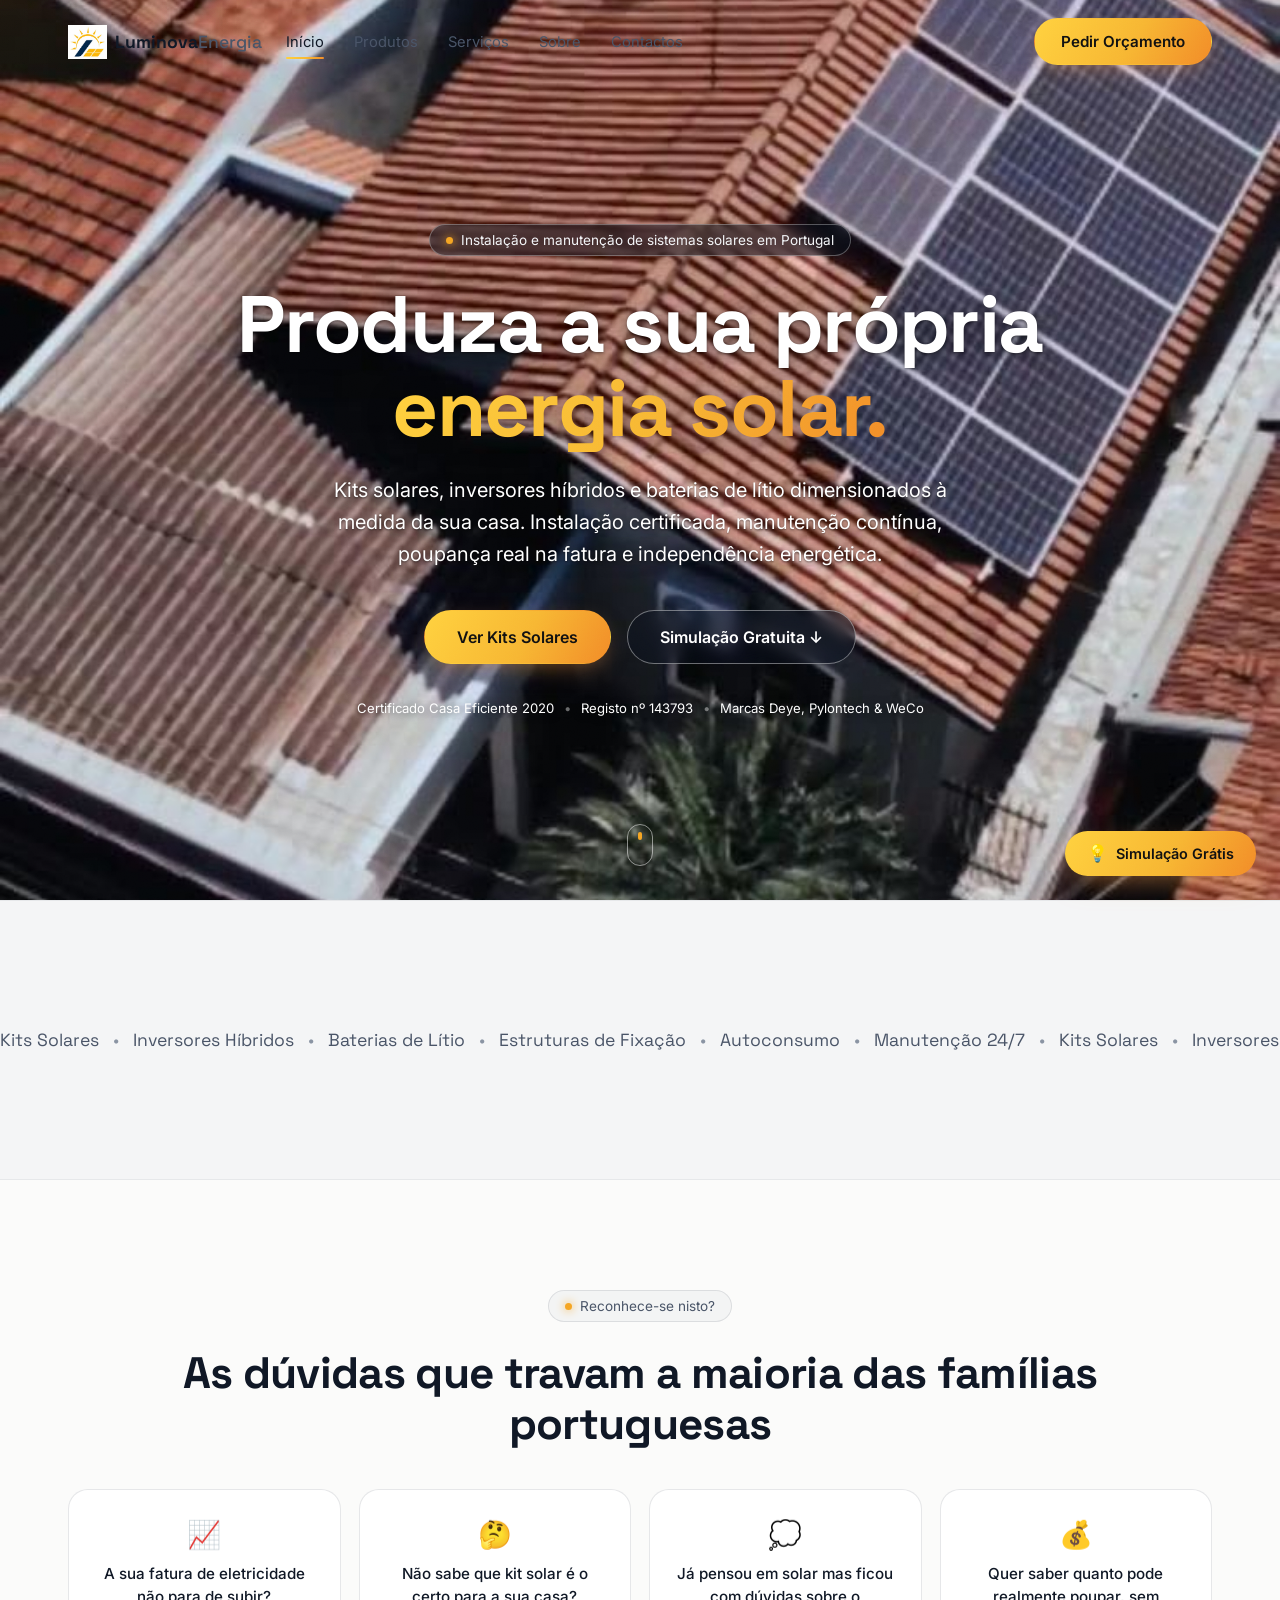
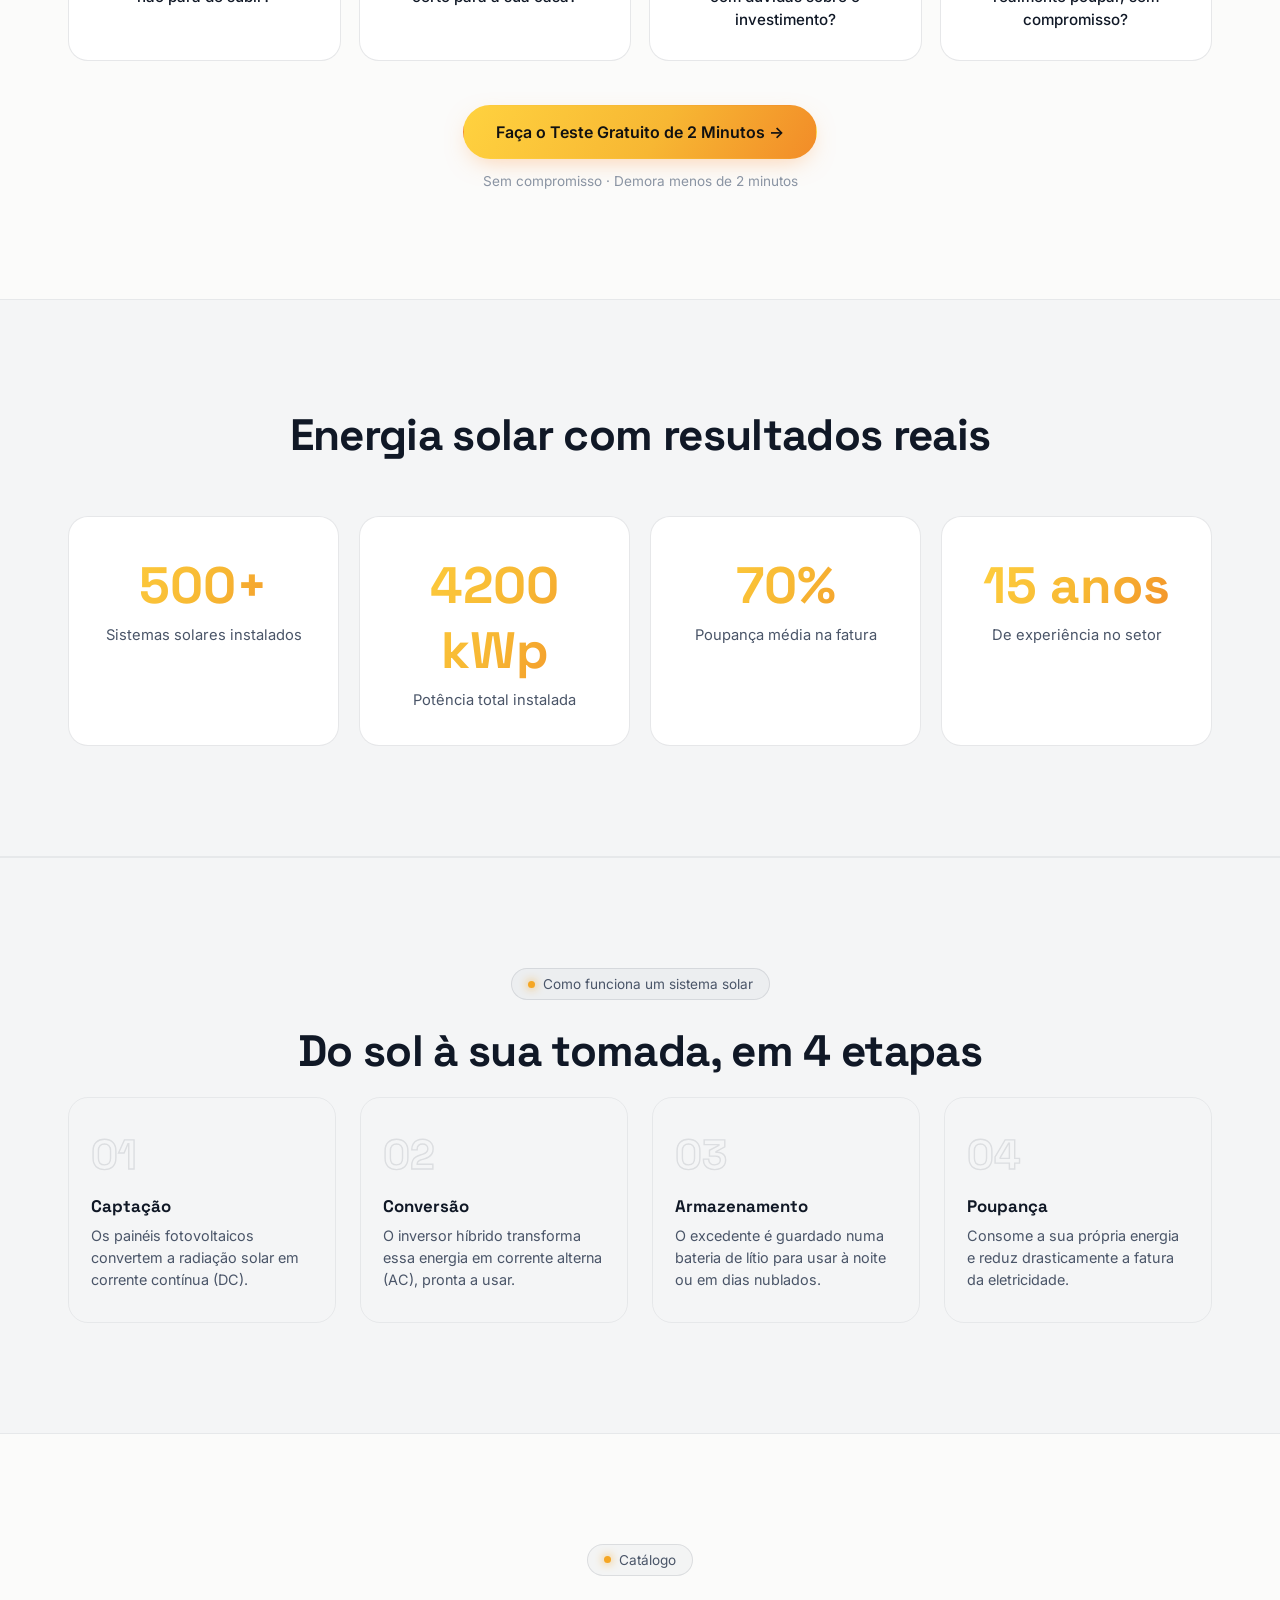
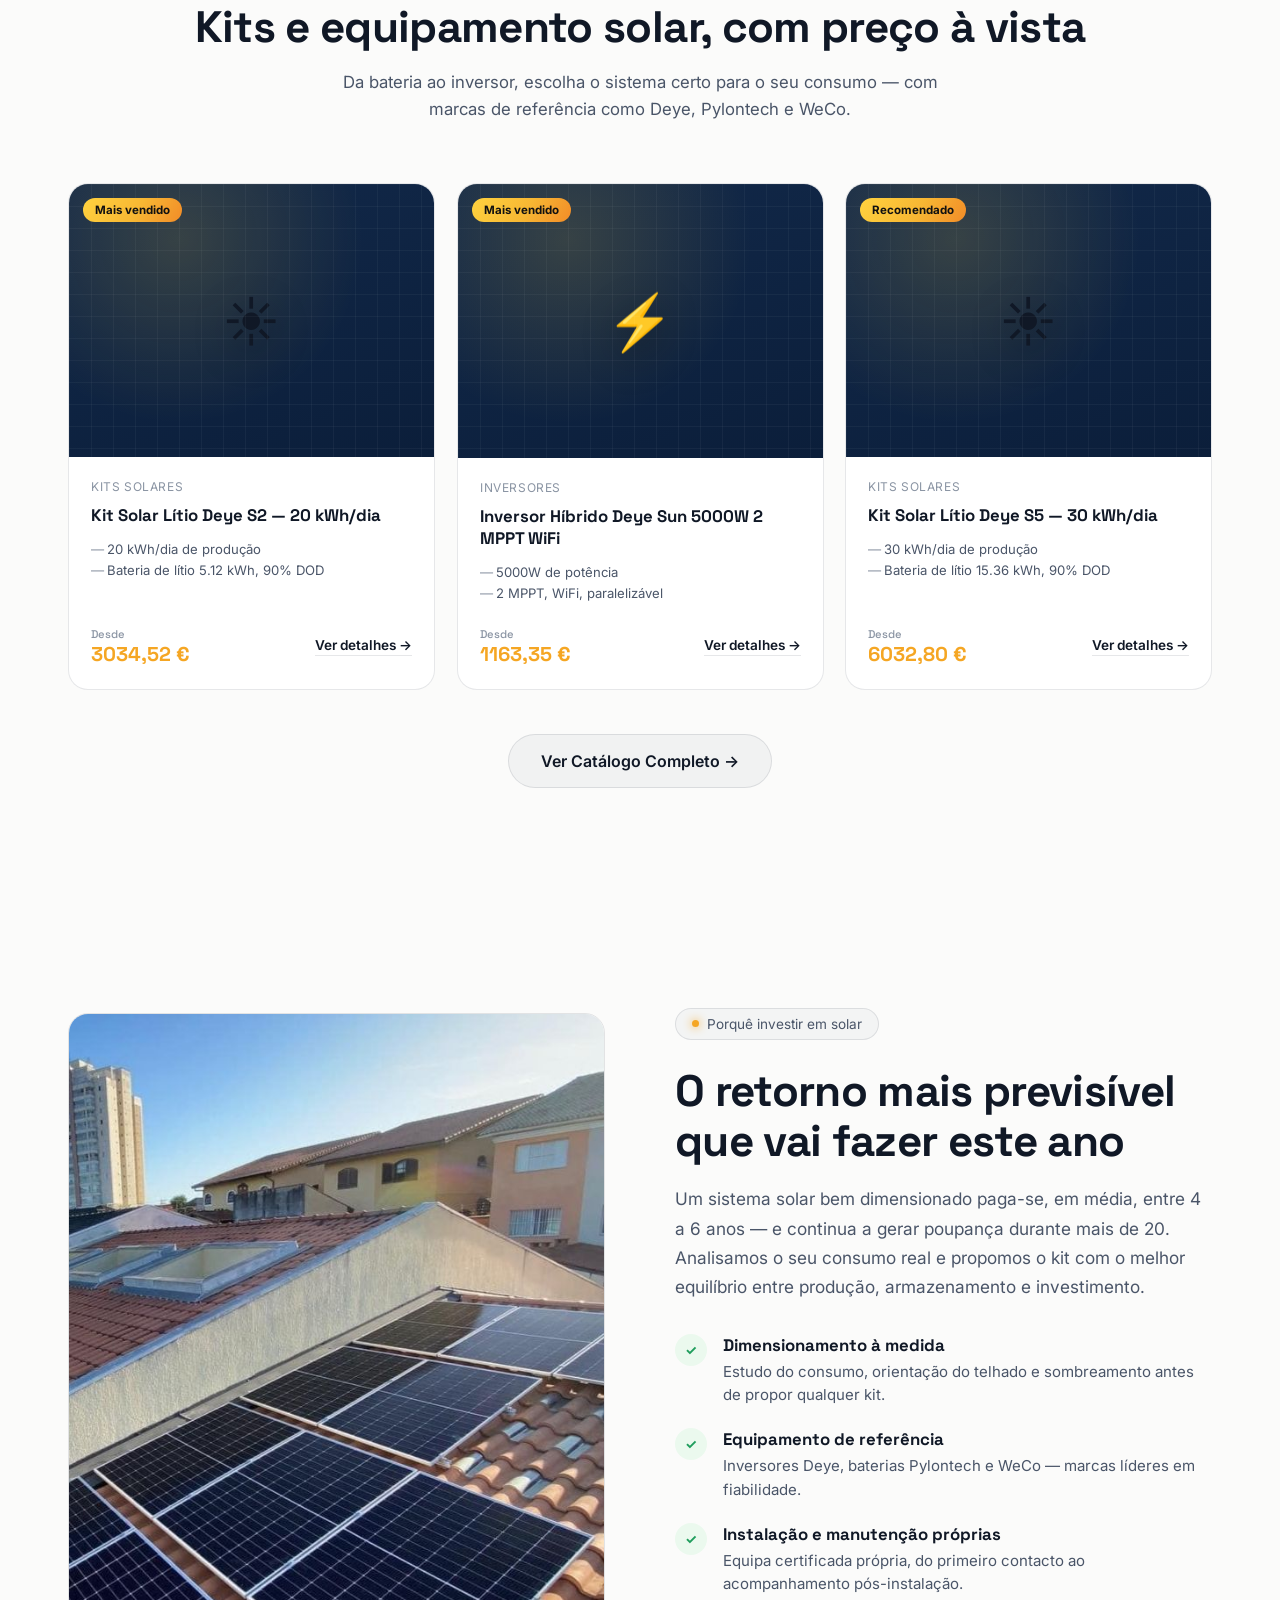
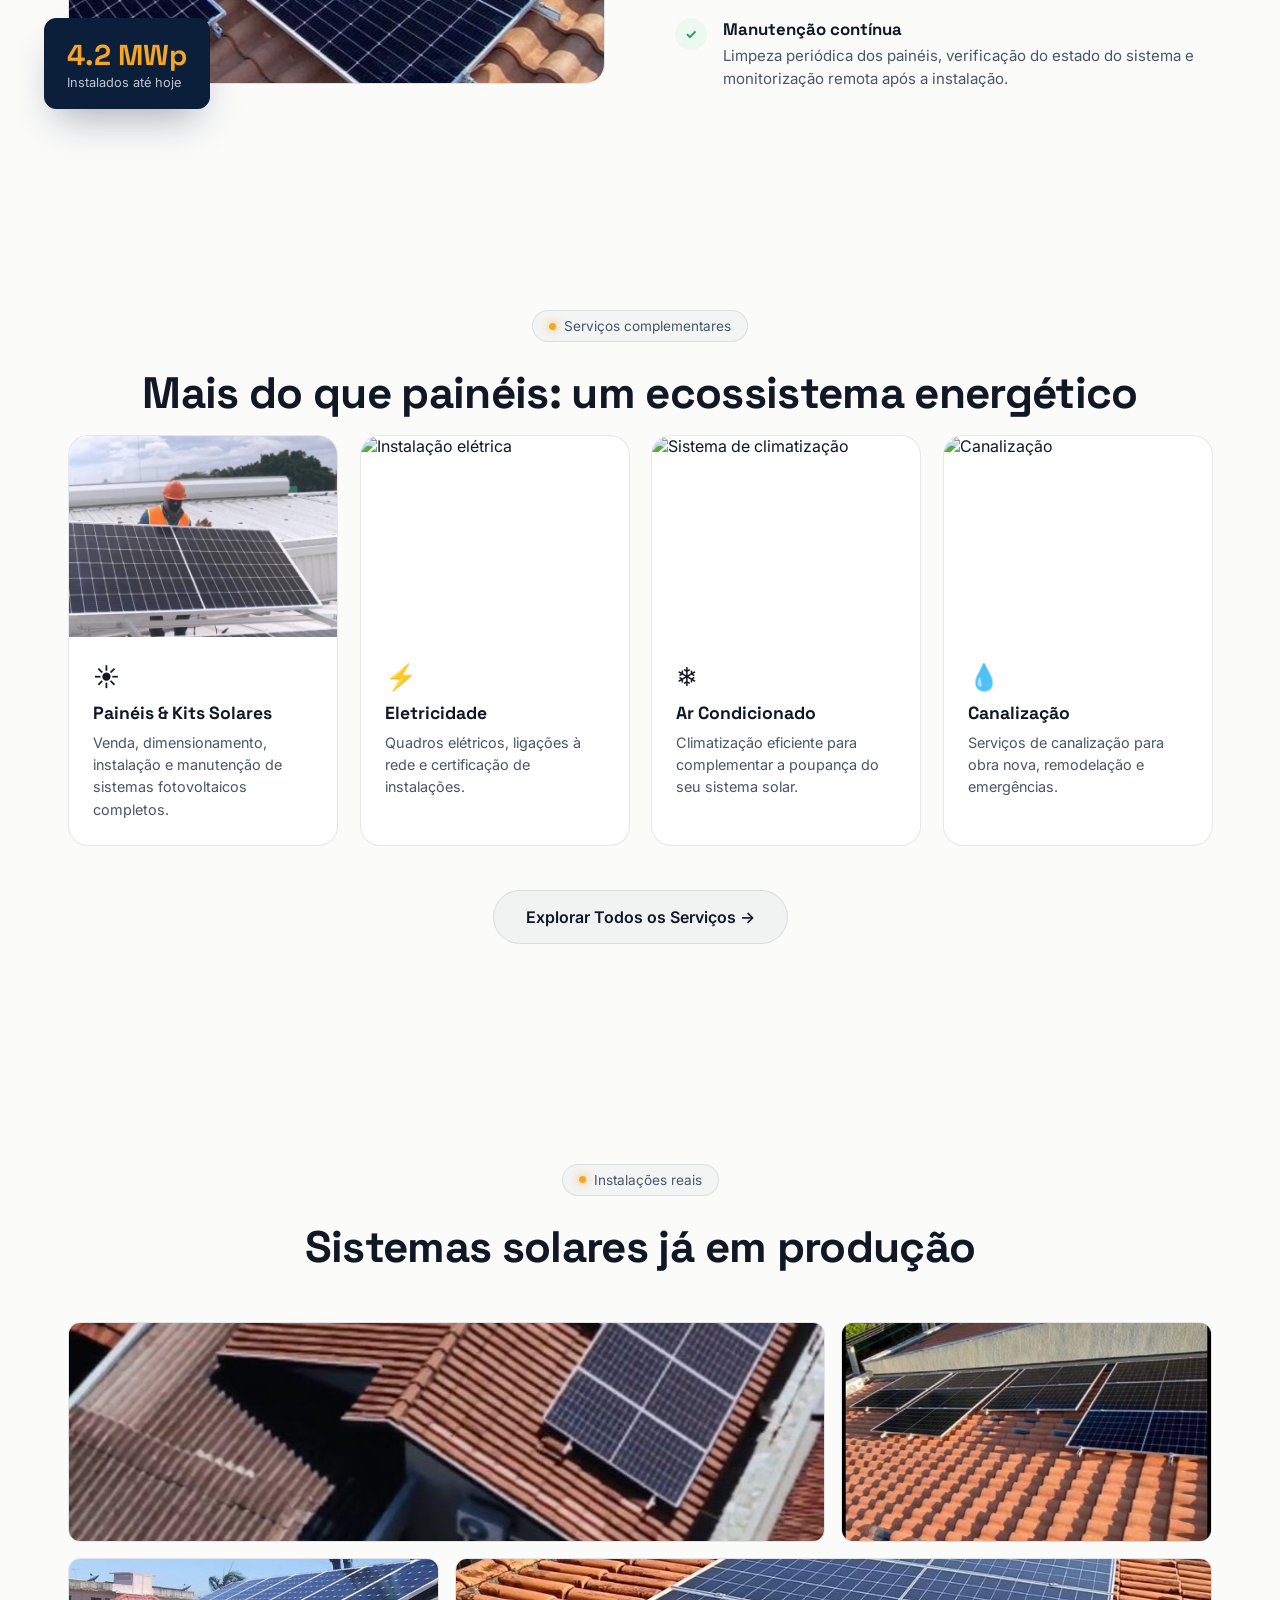
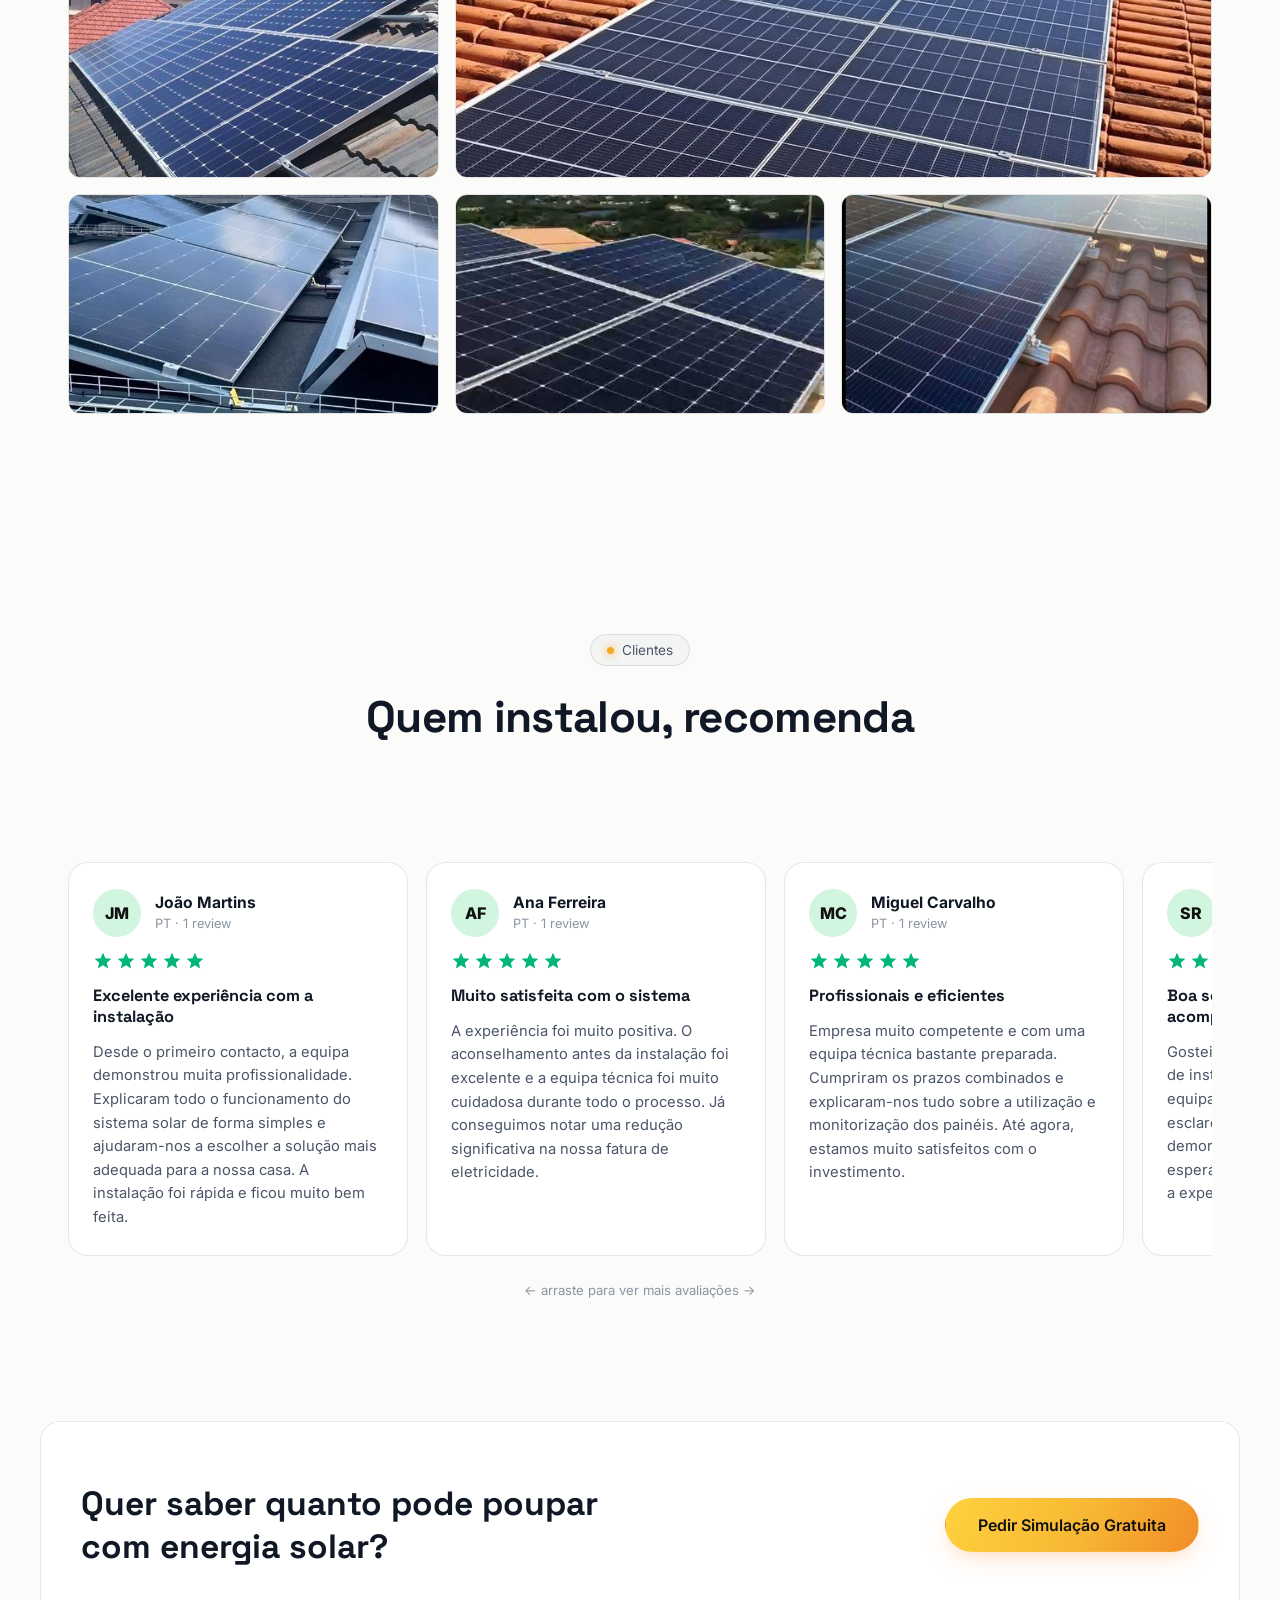
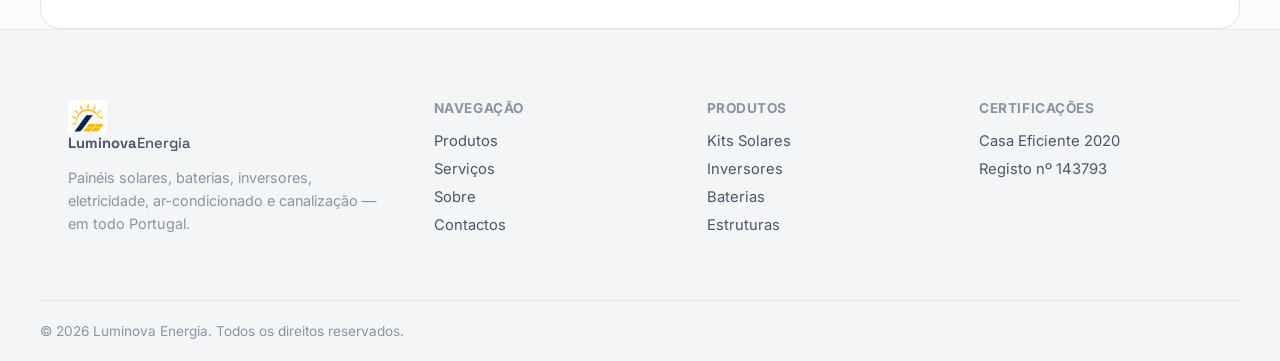
==== commit 0d266c6e: "Add honest review-score summary badge (real 4.3/10 avg, no Trustpilot branding)" ====
--- a/index.html
+++ b/index.html
@@ -285,6 +285,12 @@
   <div class="container">
     <div class="eyebrow center reveal-up"><span class="dot"></span> Clientes</div>
     <h2 class="section-title center reveal-up">Quem instalou, recomenda</h2>
+    <div class="tp-score reveal-up">
+      <div class="tp-stars tp-stars-lg">
+        <span class="tp-star full"></span><span class="tp-star full"></span><span class="tp-star full"></span><span class="tp-star full"></span><span class="tp-star" style="background:linear-gradient(90deg,#00b67a 30%,#dcdce6 30%)"></span>
+      </div>
+      <div class="tp-score-label">Avaliação média <strong>4,3</strong> · <span class="tp-score-count">10 avaliações</span></div>
+    </div>
     <div class="tp-carousel reveal-up">
       <div class="tp-track">
 
--- a/styles.css
+++ b/styles.css
@@ -244,6 +244,11 @@
 .pain-cta p{margin:14px 0 0;color:var(--text-faint);font-size:.85rem;}
 
 /* ---------- Trustpilot-style review carousel ---------- */
+.tp-score{display:flex;flex-direction:column;align-items:center;gap:8px;margin-top:8px;}
+.tp-stars-lg .tp-star{width:30px;height:30px;}
+.tp-score-label{color:var(--text-dim);font-size:.95rem;}
+.tp-score-label strong{color:var(--text);font-size:1.1rem;}
+.tp-score-count{color:var(--text-faint);}
 .tp-carousel{margin-top:44px;overflow-x:auto;-webkit-overflow-scrolling:touch;scroll-snap-type:x proximity;padding-bottom:8px;}
 .tp-track{display:flex;gap:18px;width:max-content;}
 .tp-card{
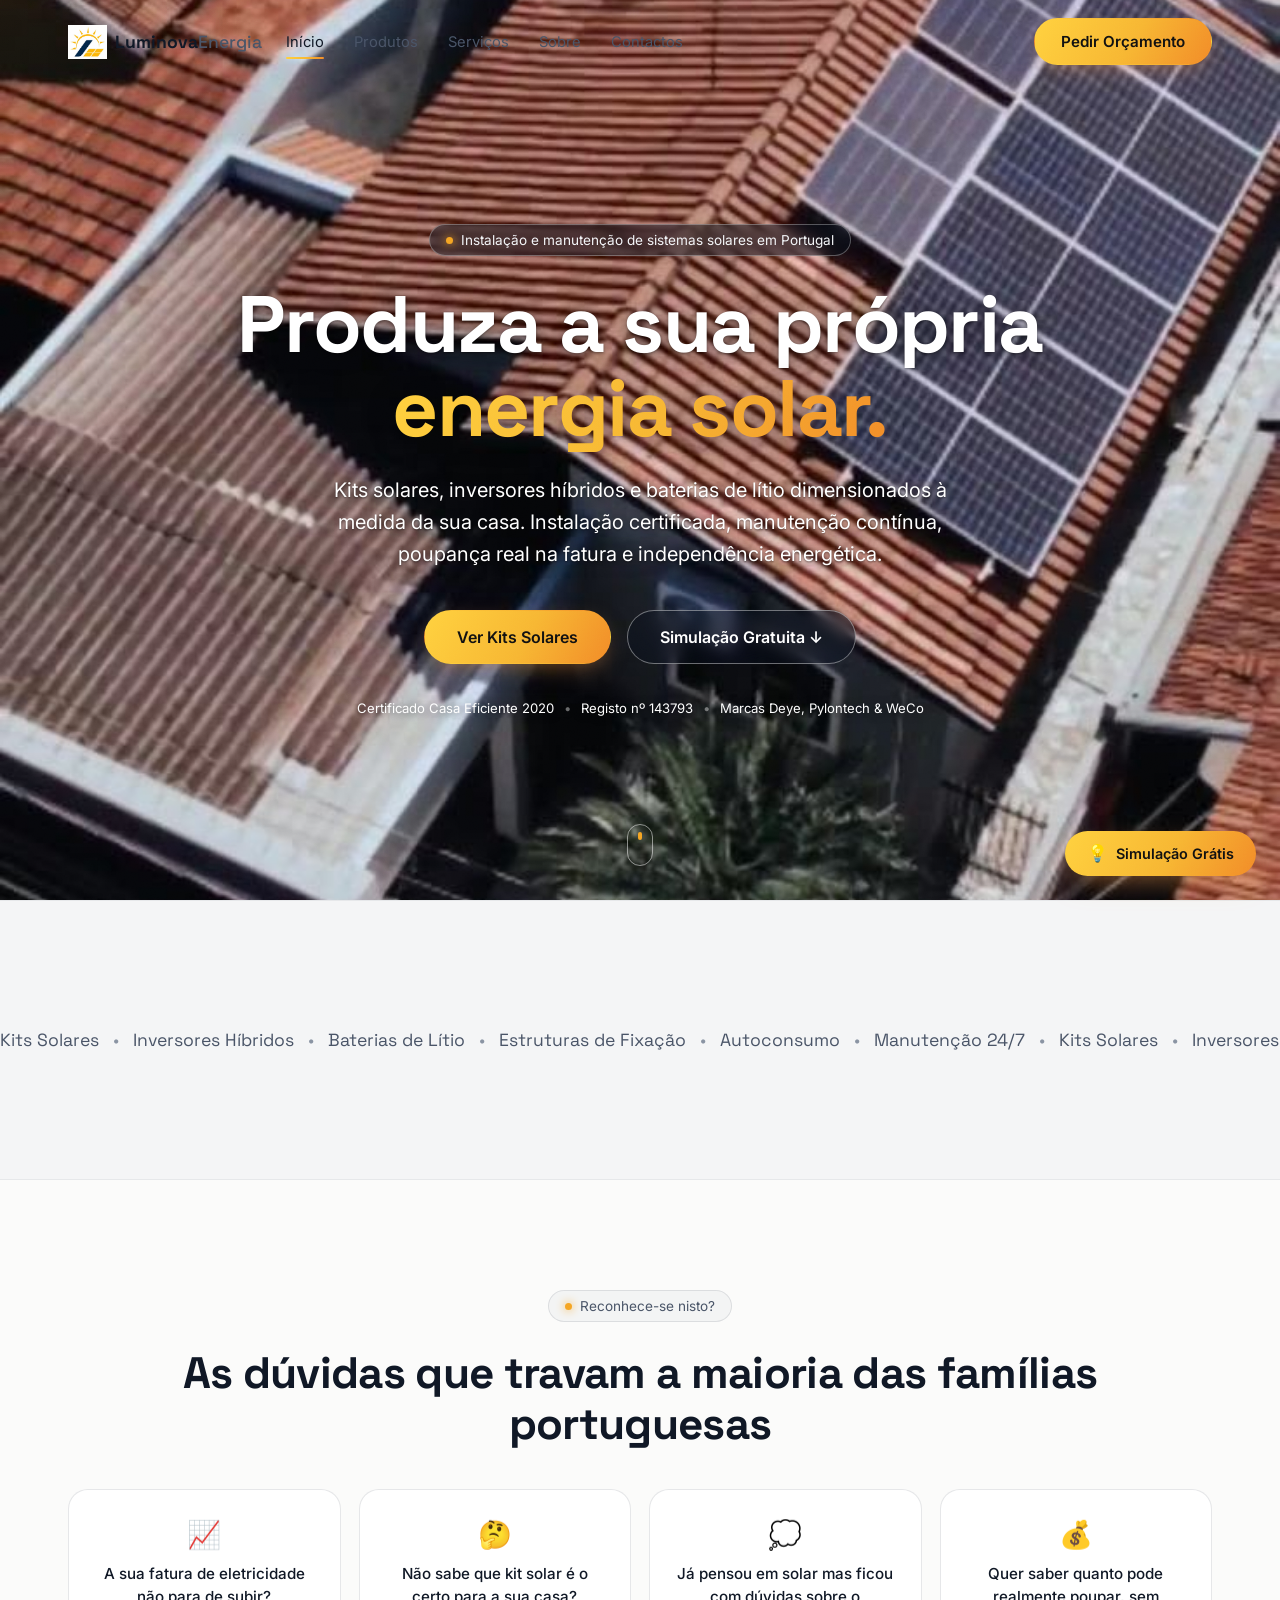
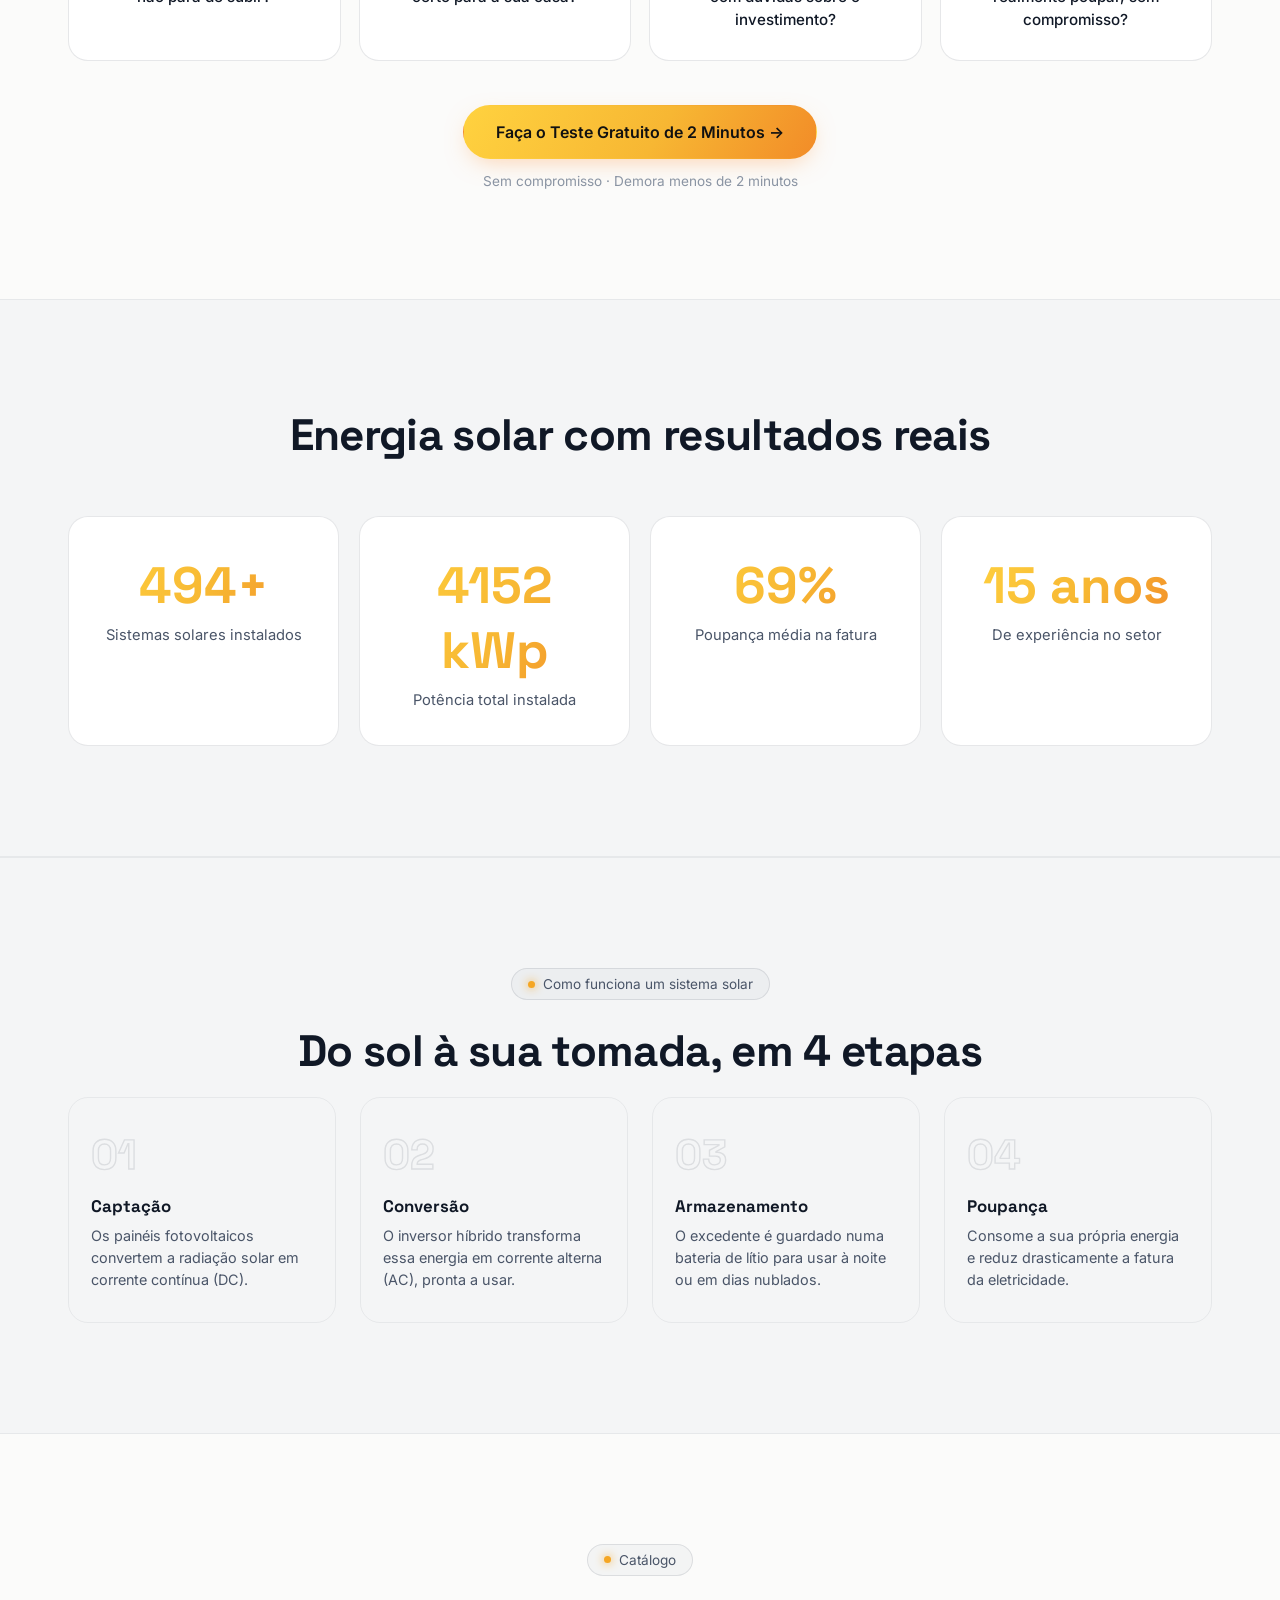
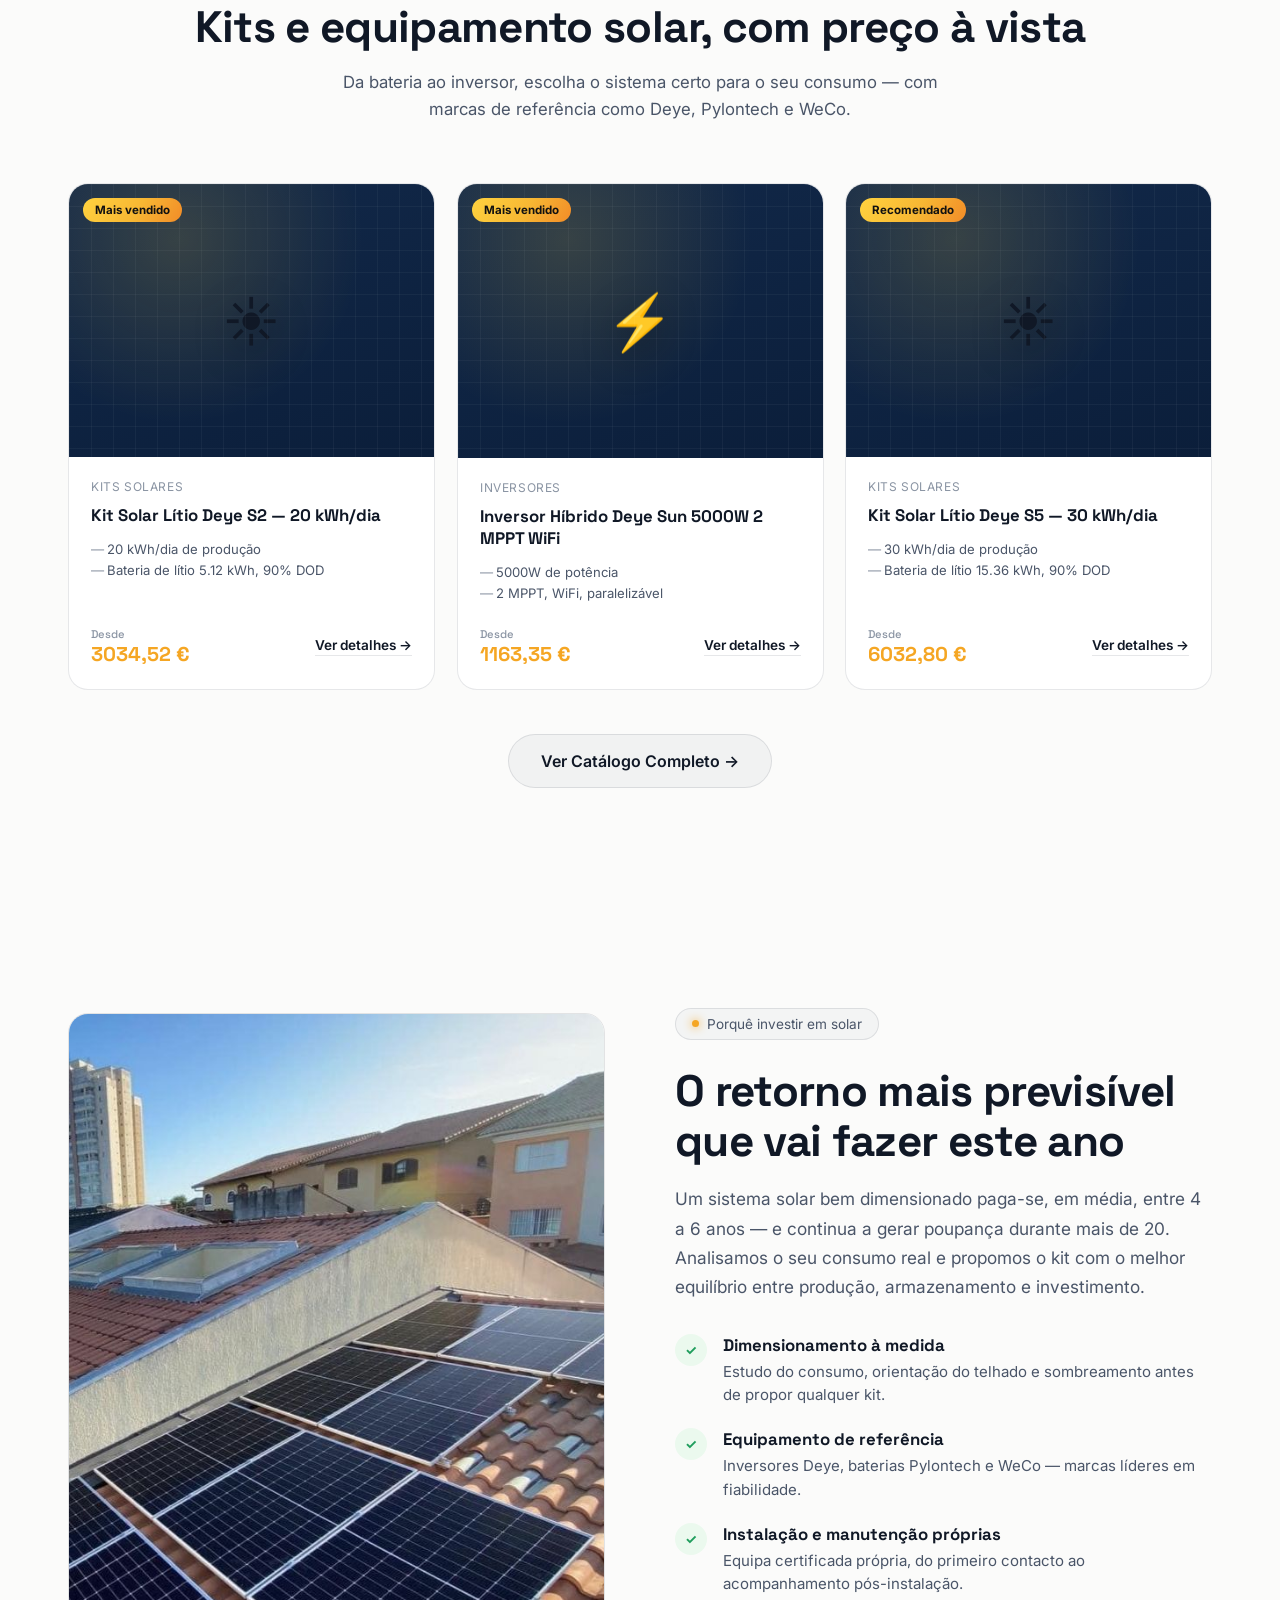
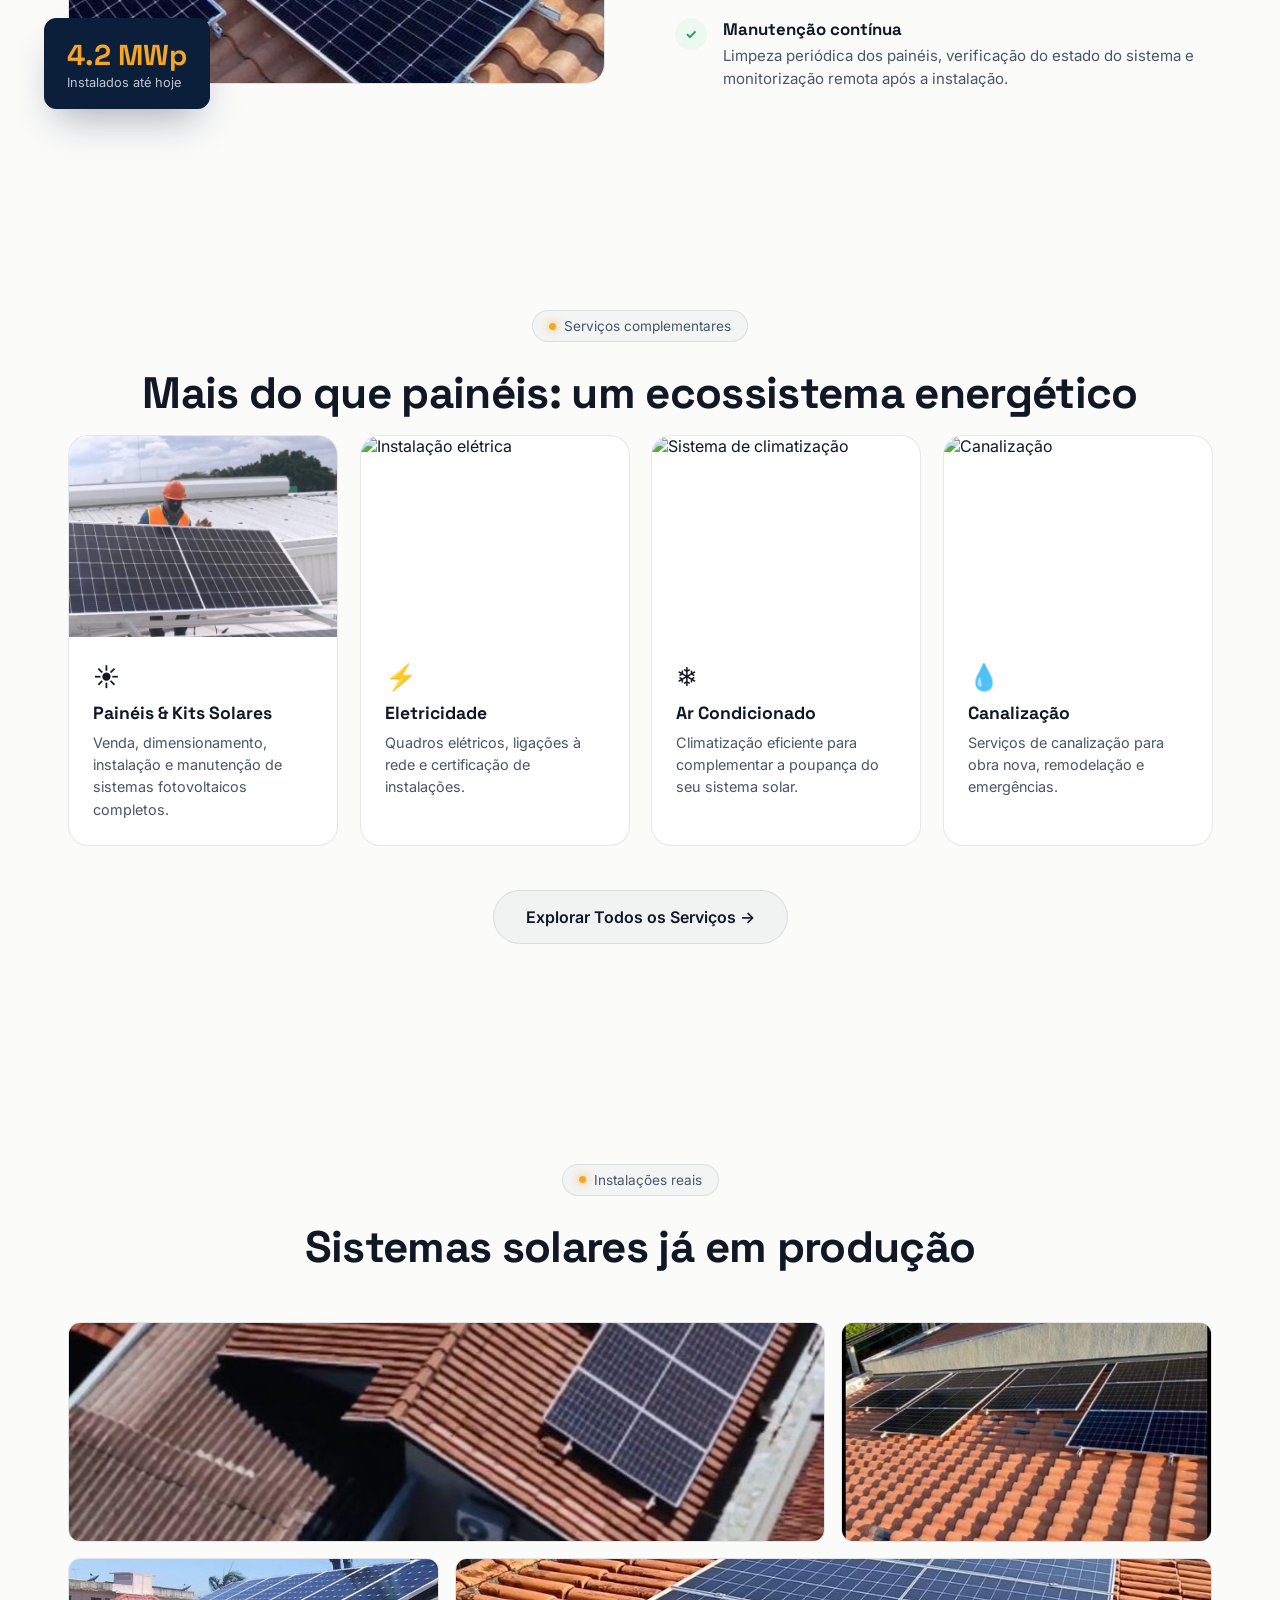
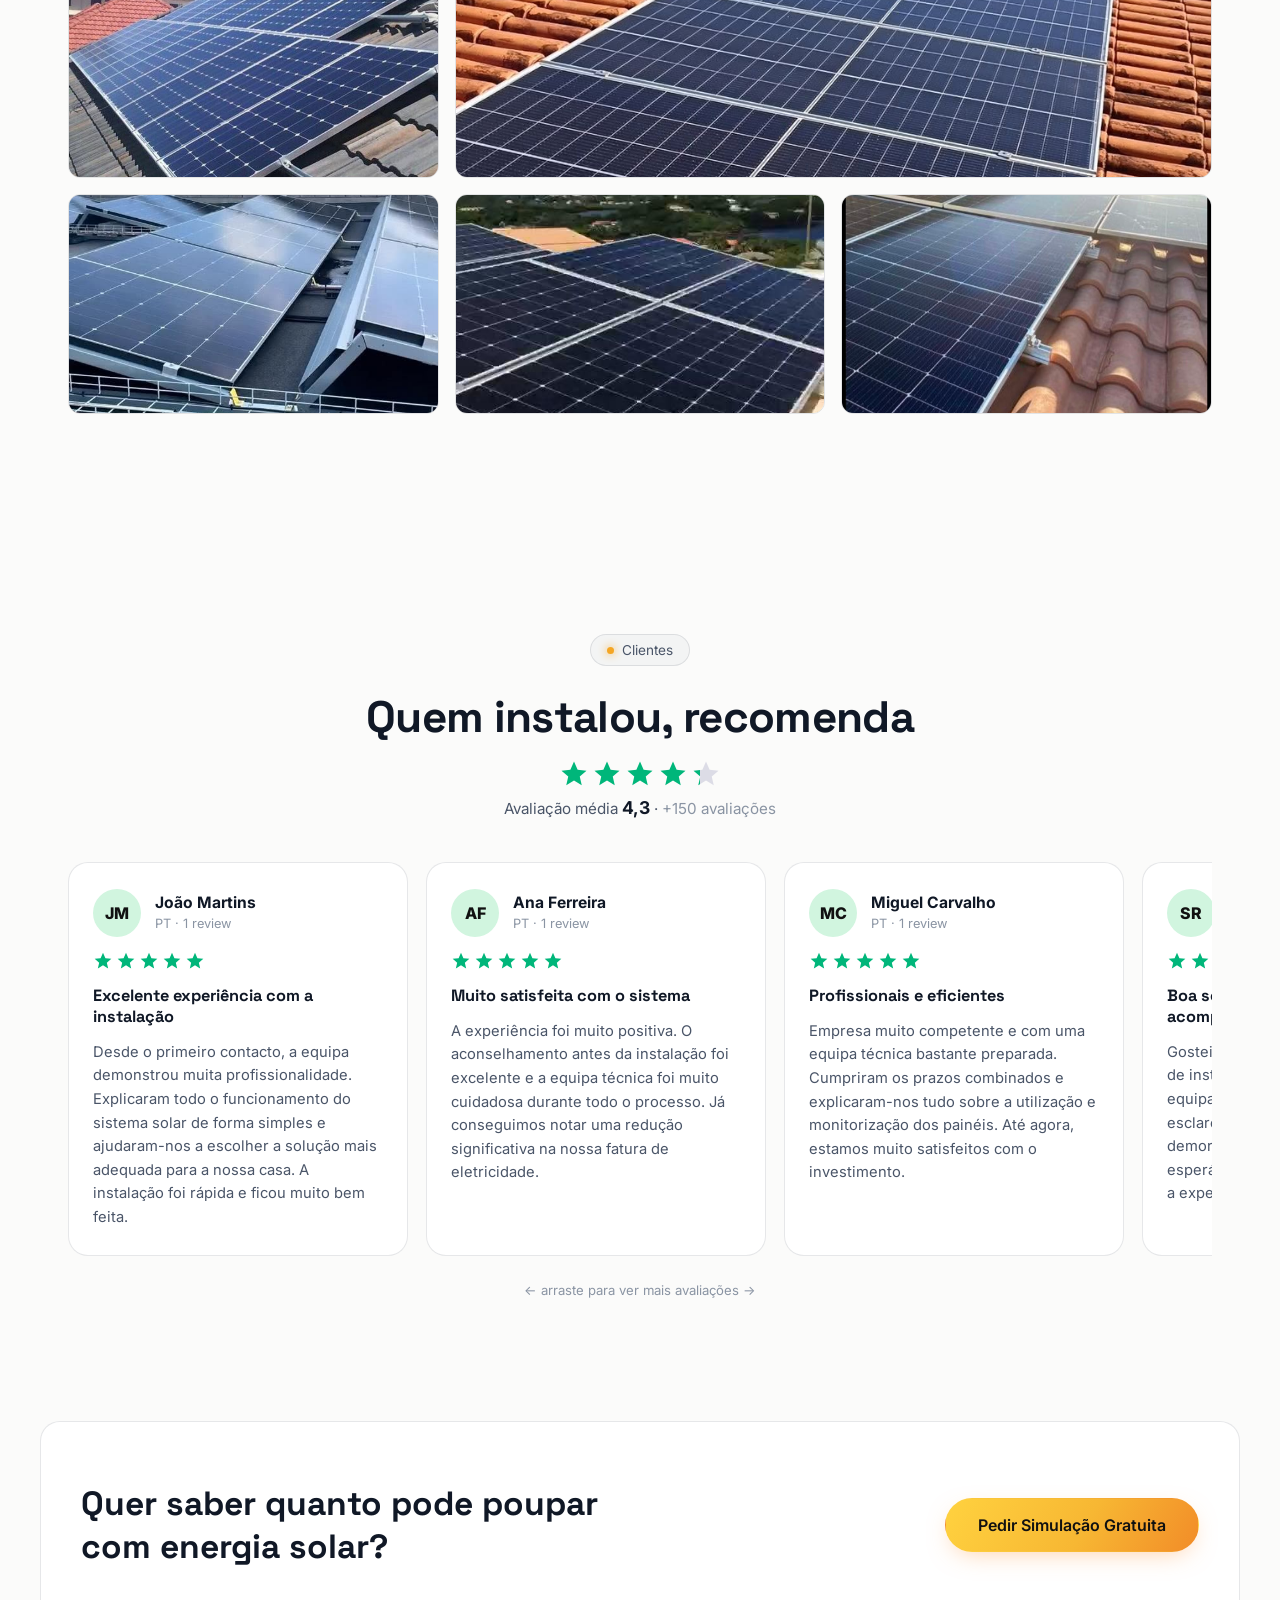
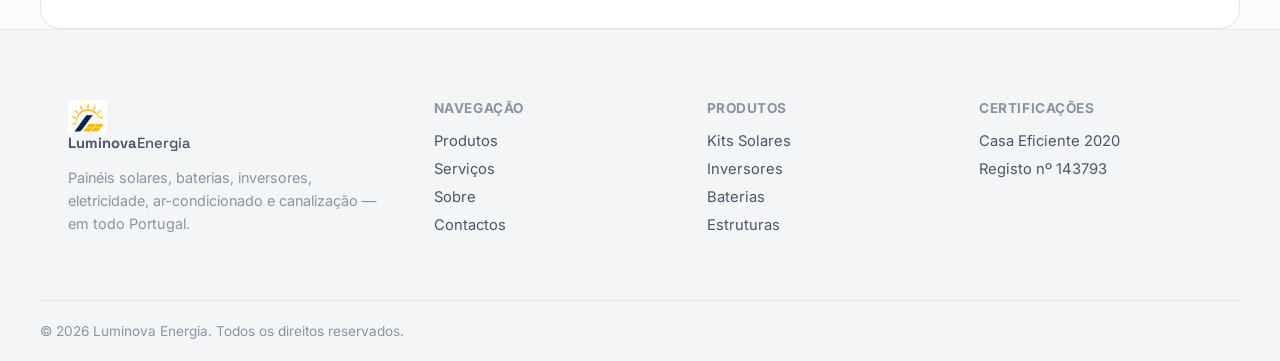
==== commit 908054f8: "Show real +150 review count next to the average score" ====
--- a/index.html
+++ b/index.html
@@ -289,7 +289,7 @@
       <div class="tp-stars tp-stars-lg">
         <span class="tp-star full"></span><span class="tp-star full"></span><span class="tp-star full"></span><span class="tp-star full"></span><span class="tp-star" style="background:linear-gradient(90deg,#00b67a 30%,#dcdce6 30%)"></span>
       </div>
-      <div class="tp-score-label">Avaliação média <strong>4,3</strong> · <span class="tp-score-count">10 avaliações</span></div>
+      <div class="tp-score-label">Avaliação média <strong>4,3</strong> · <span class="tp-score-count">+150 avaliações</span></div>
     </div>
     <div class="tp-carousel reveal-up">
       <div class="tp-track">
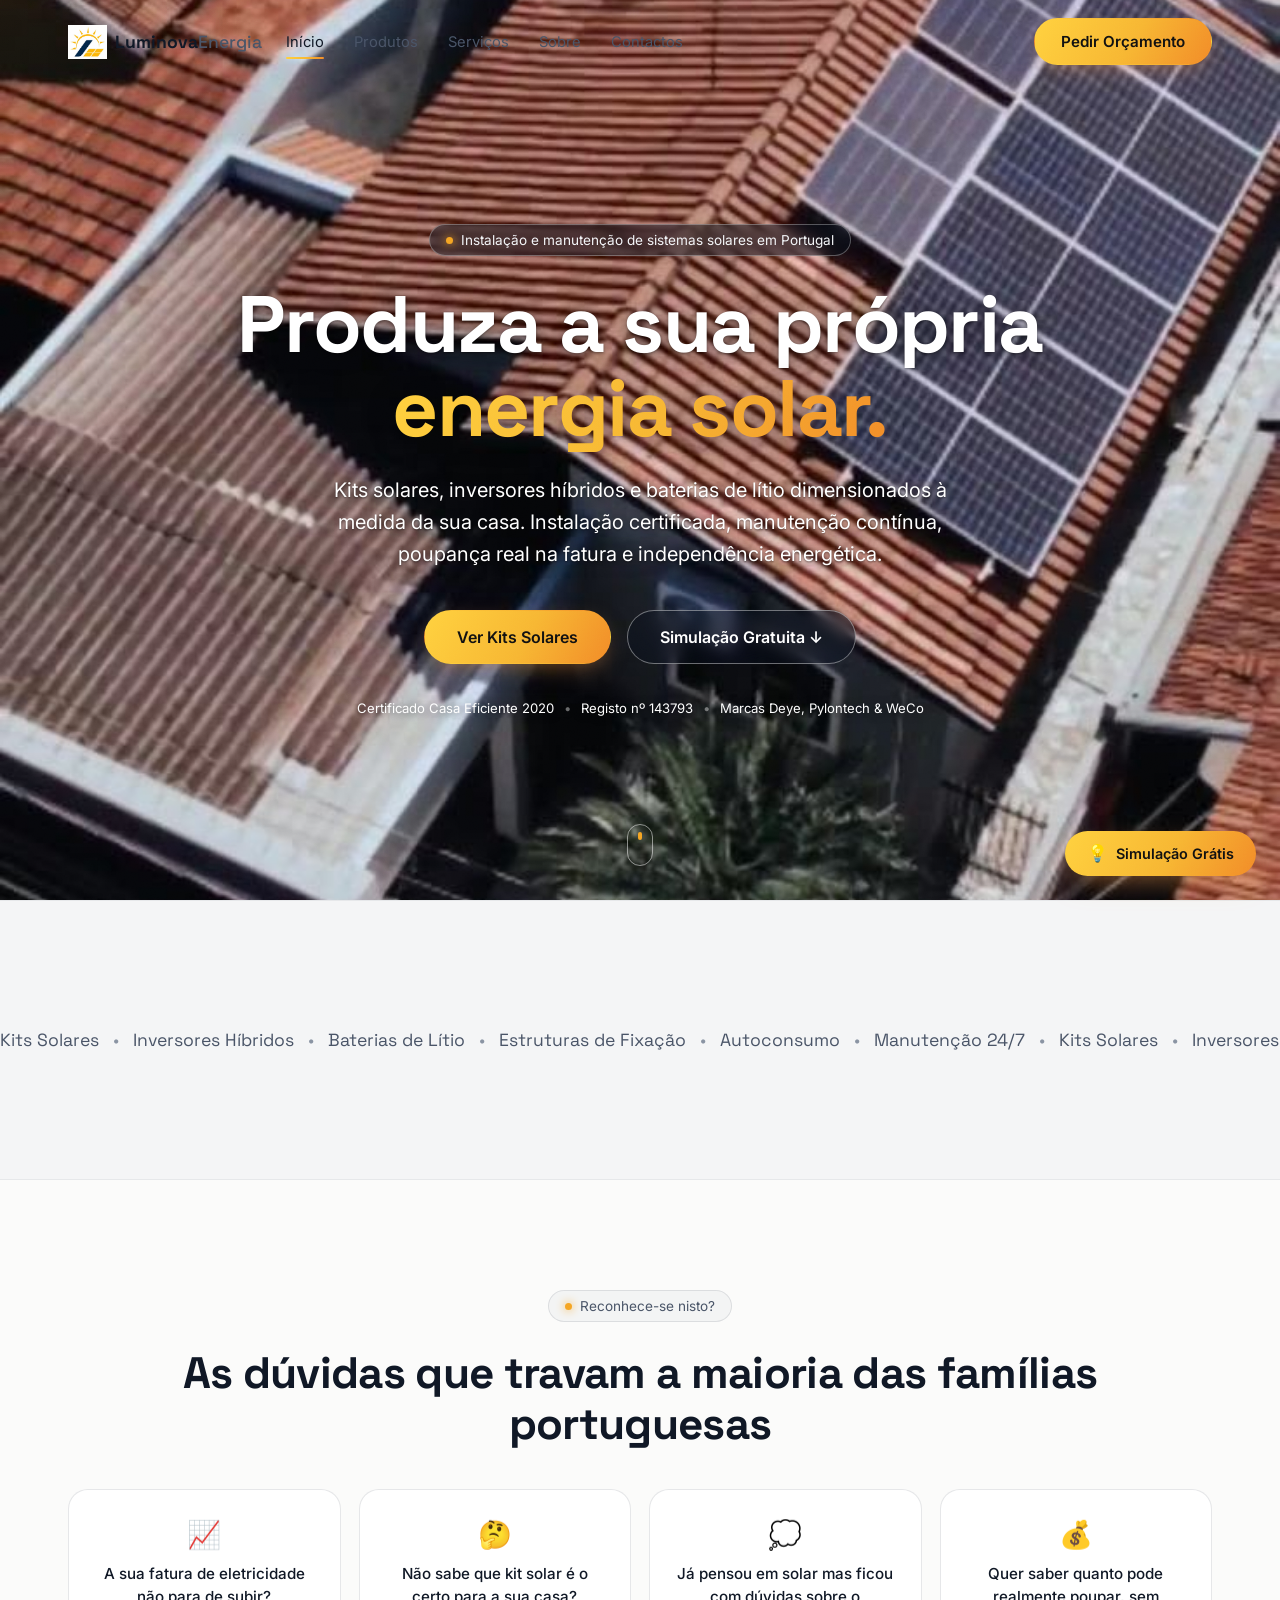
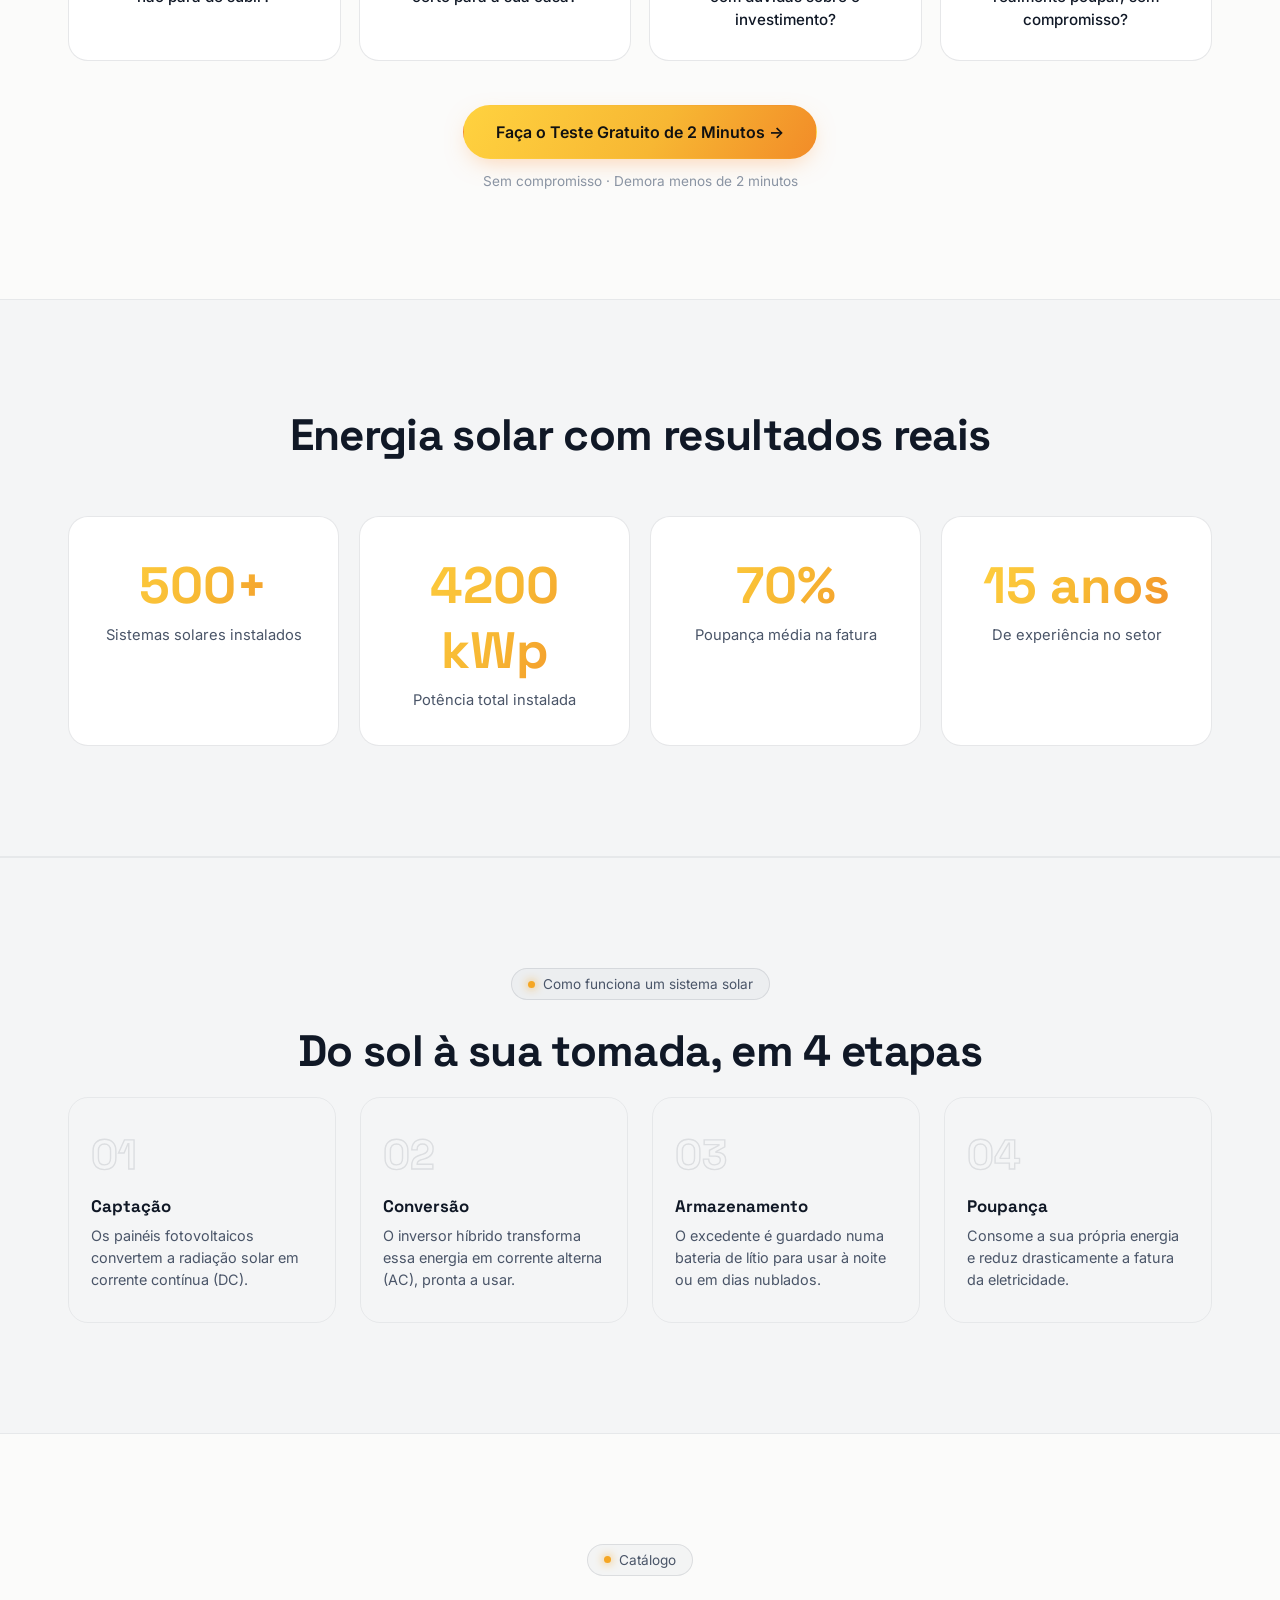
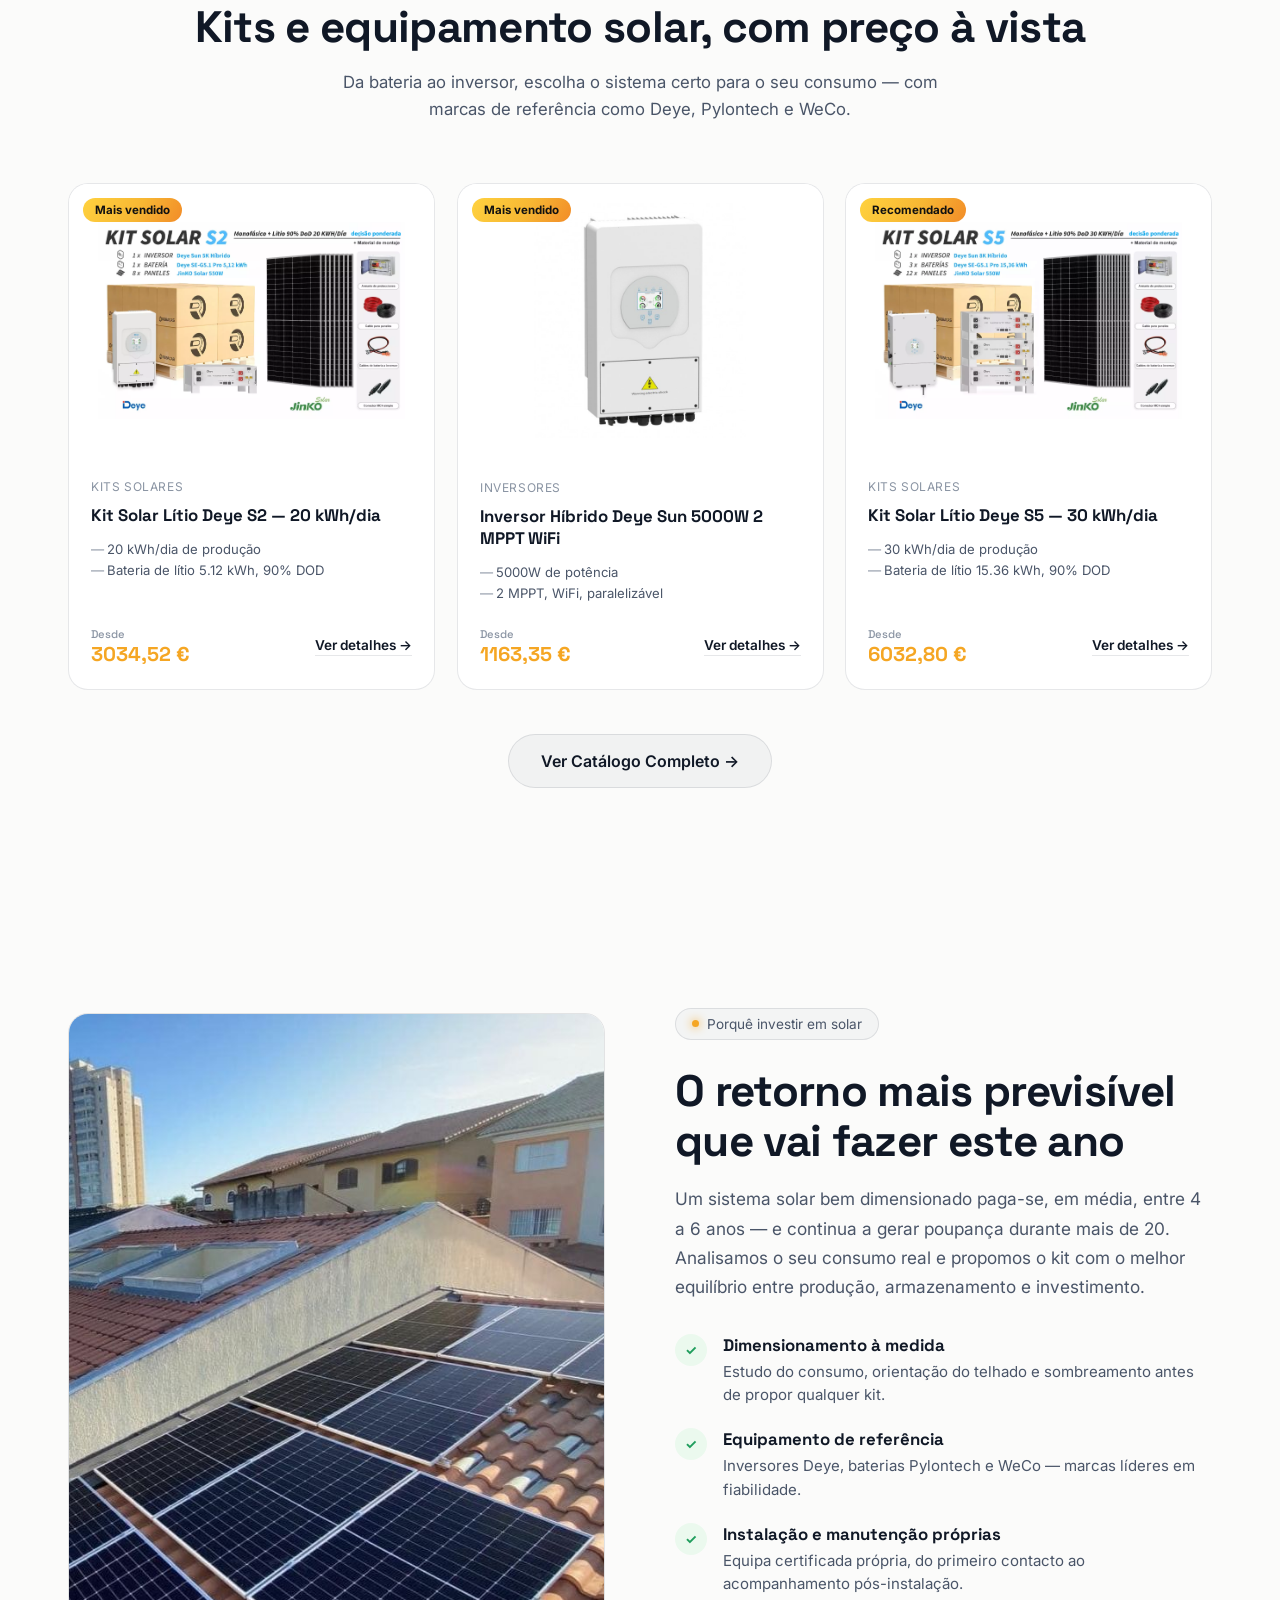
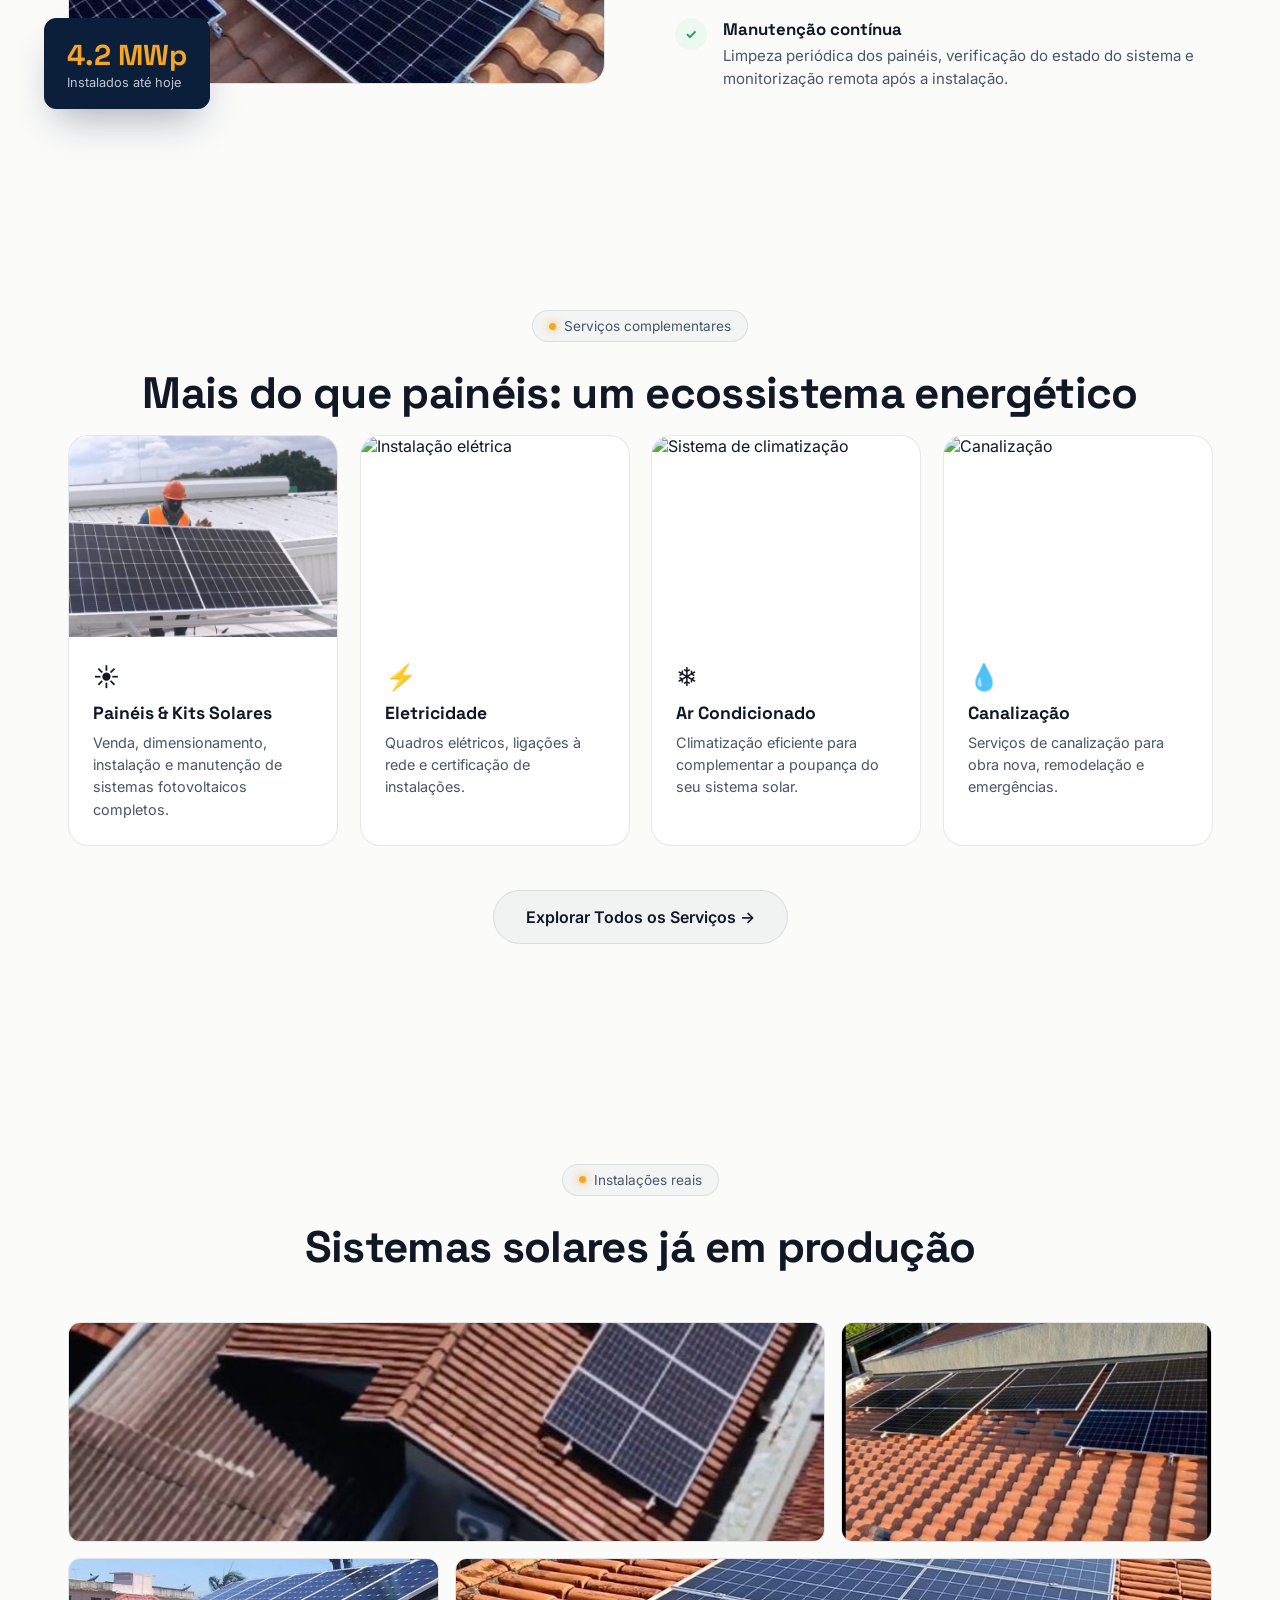
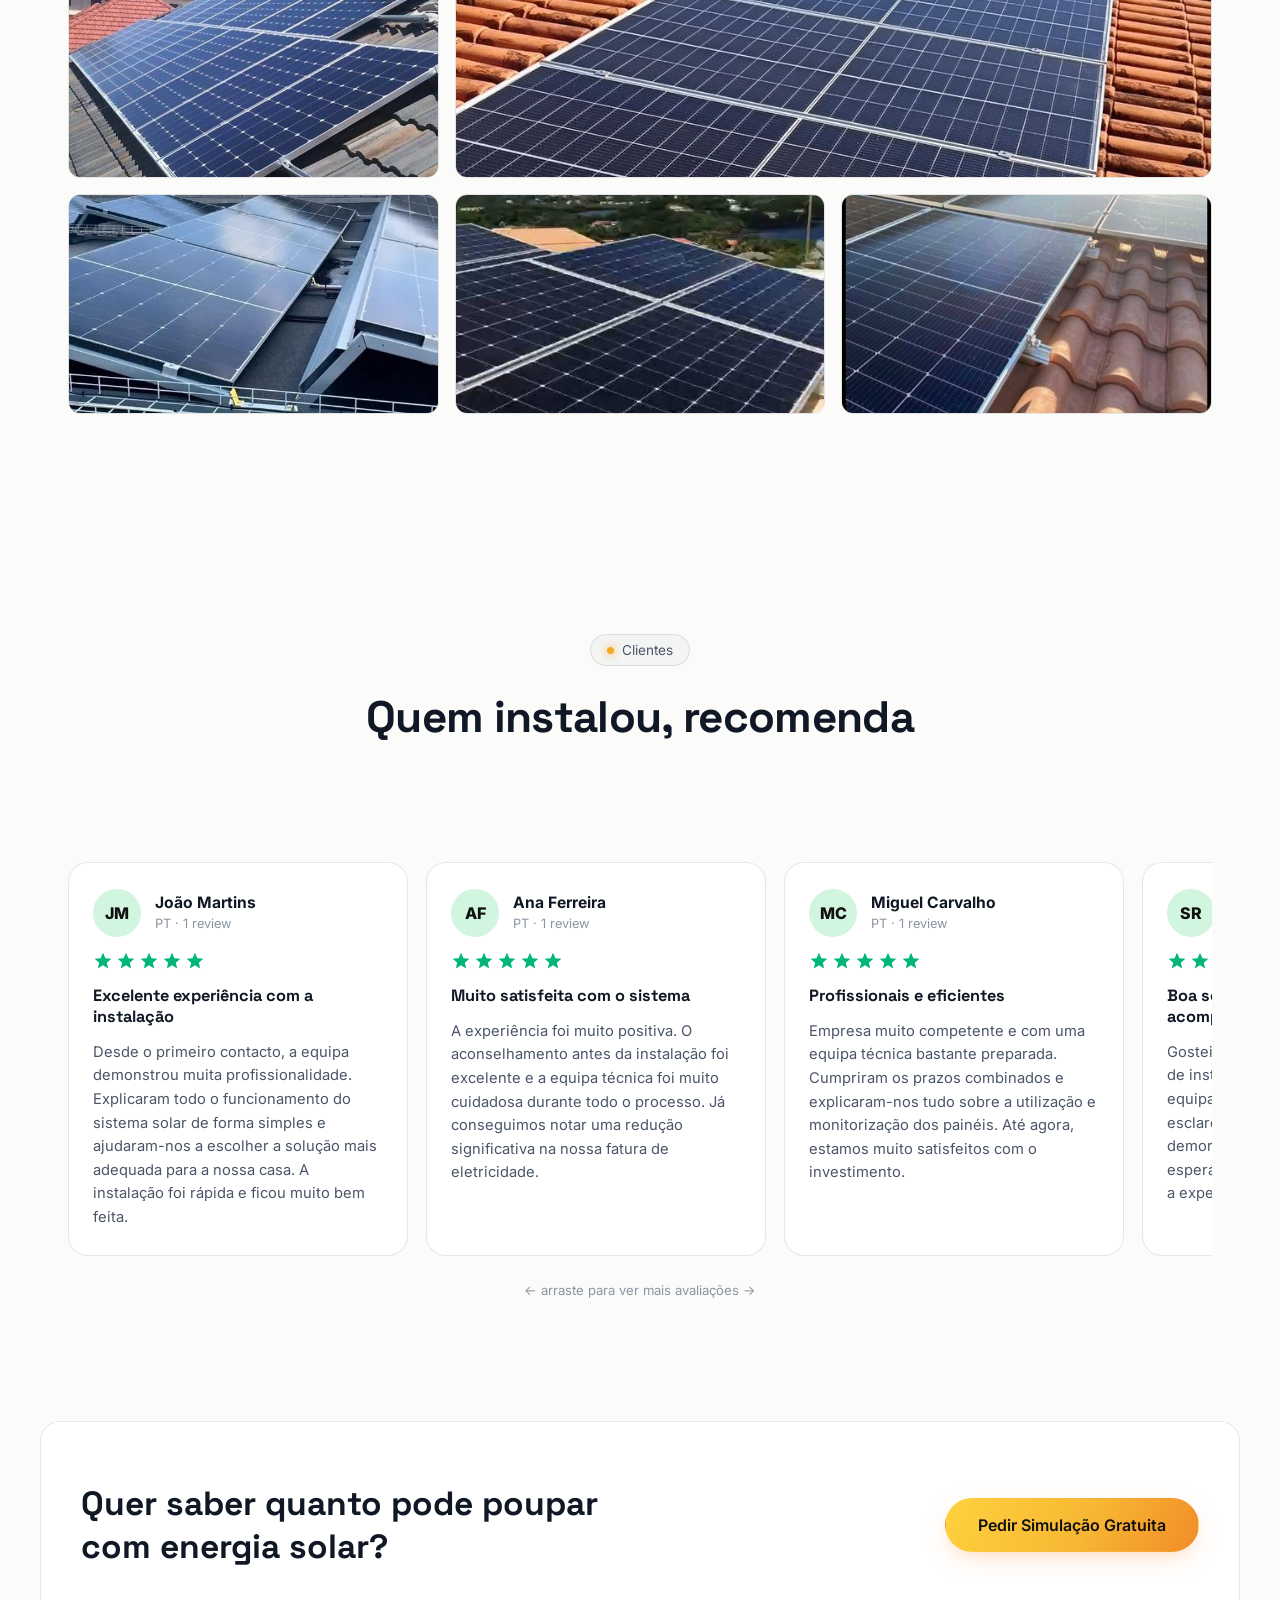
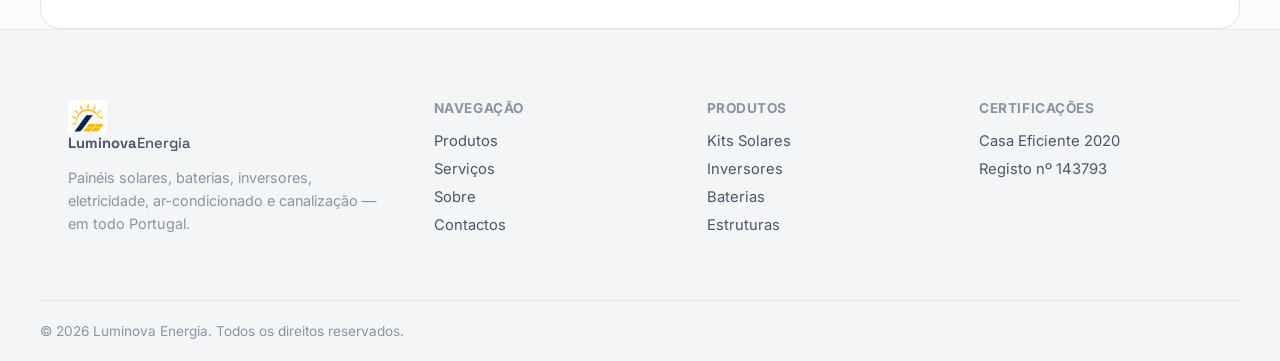
==== commit 8aa89001: "Update cross-links to hyperscaleh.github.io after username rename Co-Authored-By: Claude Sonnet 5 <n" ====
--- a/index.html
+++ b/index.html
@@ -36,7 +36,7 @@
     </p>
     <div class="hero-actions reveal-up" style="transition-delay:.15s">
       <a href="produtos.html" class="btn btn-primary btn-lg">Ver Kits Solares</a>
-      <a href="https://dellonm.github.io/luminova-energia-quiz/" target="_blank" rel="noopener" class="btn btn-ghost btn-lg">Simulação Gratuita ↓</a>
+      <a href="https://hyperscaleh.github.io/luminova-energia-quiz/" target="_blank" rel="noopener" class="btn btn-ghost btn-lg">Simulação Gratuita ↓</a>
     </div>
     <div class="hero-trust reveal-up" style="transition-delay:.2s">
       <span>Certificado Casa Eficiente 2020</span>
@@ -87,7 +87,7 @@
       </div>
     </div>
     <div class="pain-cta reveal-up">
-      <a href="https://dellonm.github.io/luminova-energia-quiz/" target="_blank" rel="noopener" class="btn btn-primary btn-lg">Faça o Teste Gratuito de 2 Minutos →</a>
+      <a href="https://hyperscaleh.github.io/luminova-energia-quiz/" target="_blank" rel="noopener" class="btn btn-primary btn-lg">Faça o Teste Gratuito de 2 Minutos →</a>
       <p>Sem compromisso · Demora menos de 2 minutos</p>
     </div>
   </div>
@@ -374,7 +374,7 @@
 <section class="cta-strip">
   <div class="container cta-strip-inner reveal-up">
     <h2>Quer saber quanto pode poupar com energia solar?</h2>
-    <a href="https://dellonm.github.io/luminova-energia-quiz/" target="_blank" rel="noopener" class="btn btn-primary btn-lg">Pedir Simulação Gratuita</a>
+    <a href="https://hyperscaleh.github.io/luminova-energia-quiz/" target="_blank" rel="noopener" class="btn btn-primary btn-lg">Pedir Simulação Gratuita</a>
   </div>
 </section>
 
--- a/styles.css
+++ b/styles.css
@@ -410,6 +410,9 @@
   background-image:linear-gradient(rgba(255,255,255,.04) 1px,transparent 1px),linear-gradient(90deg,rgba(255,255,255,.04) 1px,transparent 1px);
   background-size:22px 22px;
 }
+.product-visual.has-photo{background:#fff;}
+.product-visual.has-photo::after{display:none;}
+.product-photo{width:100%;height:100%;object-fit:contain;padding:18px;position:relative;z-index:1;}
 .product-tag{
   position:absolute;top:14px;left:14px;background:var(--accent-grad);color:#111;font-size:.72rem;font-weight:700;
   padding:5px 12px;border-radius:100px;z-index:2;
@@ -440,6 +443,8 @@
   background-image:linear-gradient(rgba(255,255,255,.04) 1px,transparent 1px),linear-gradient(90deg,rgba(255,255,255,.04) 1px,transparent 1px);
   background-size:28px 28px;
 }
+.pd-visual.has-photo{background:#fff;}
+.pd-visual.has-photo::after{display:none;}
 .pd-brand{color:var(--text-faint);font-size:.85rem;margin-bottom:8px;}
 .pd-title{font-size:clamp(1.6rem,3vw,2.2rem);margin:0 0 14px;line-height:1.2;}
 .pd-price{font-family:'Space Grotesk',sans-serif;font-weight:700;font-size:2.2rem;color:var(--accent);margin-bottom:22px;}
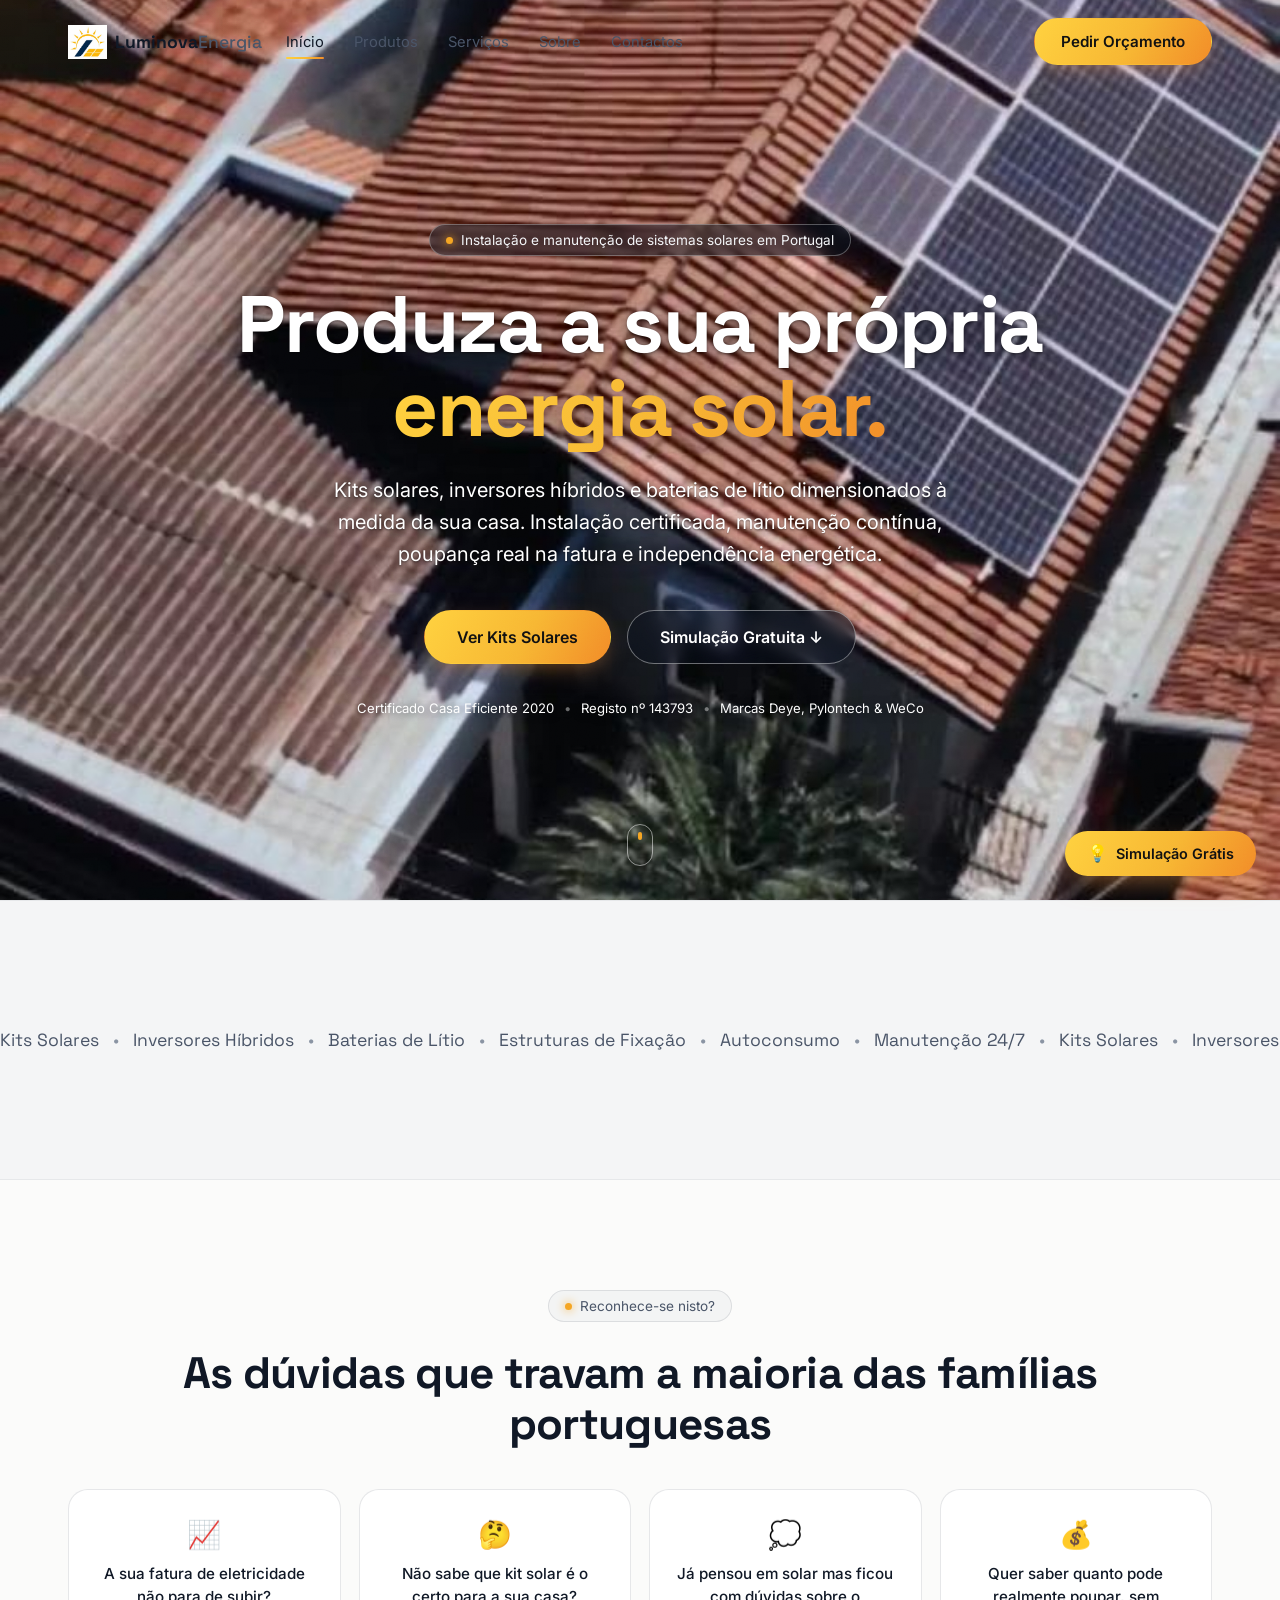
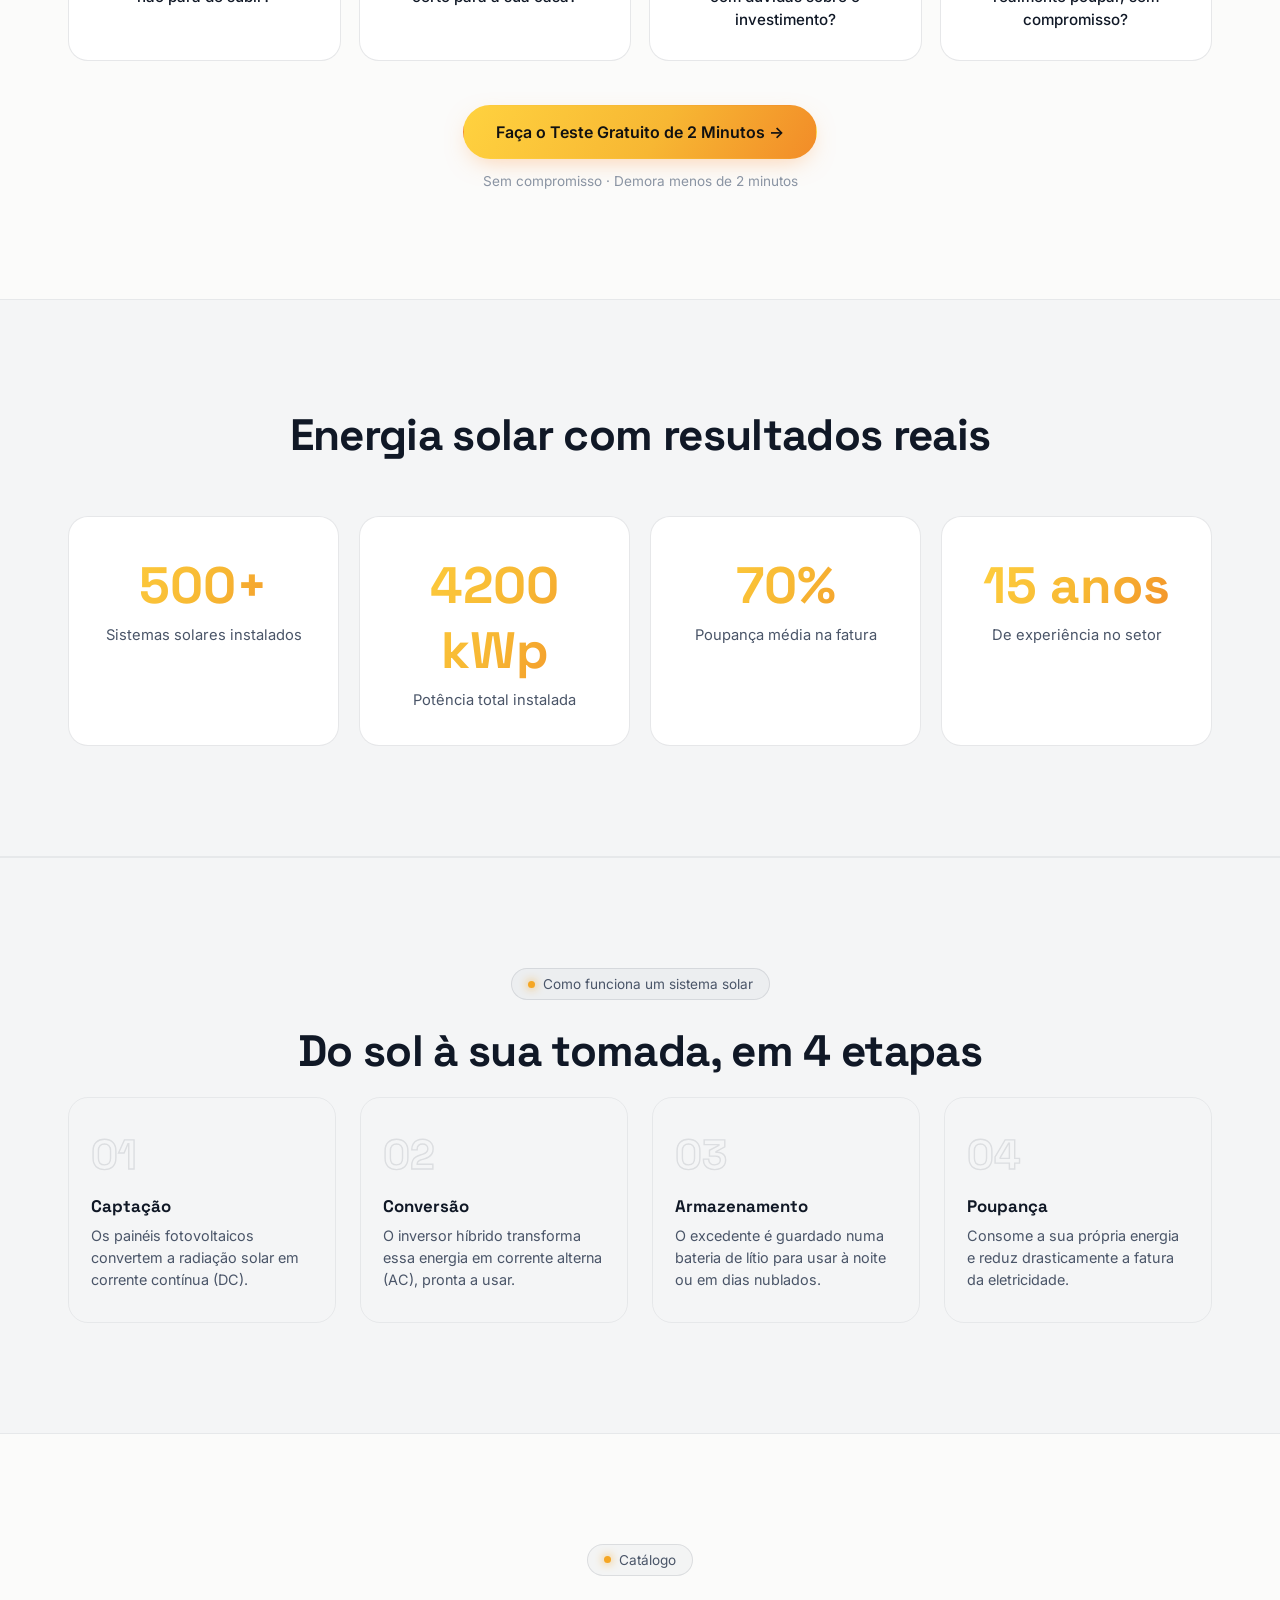
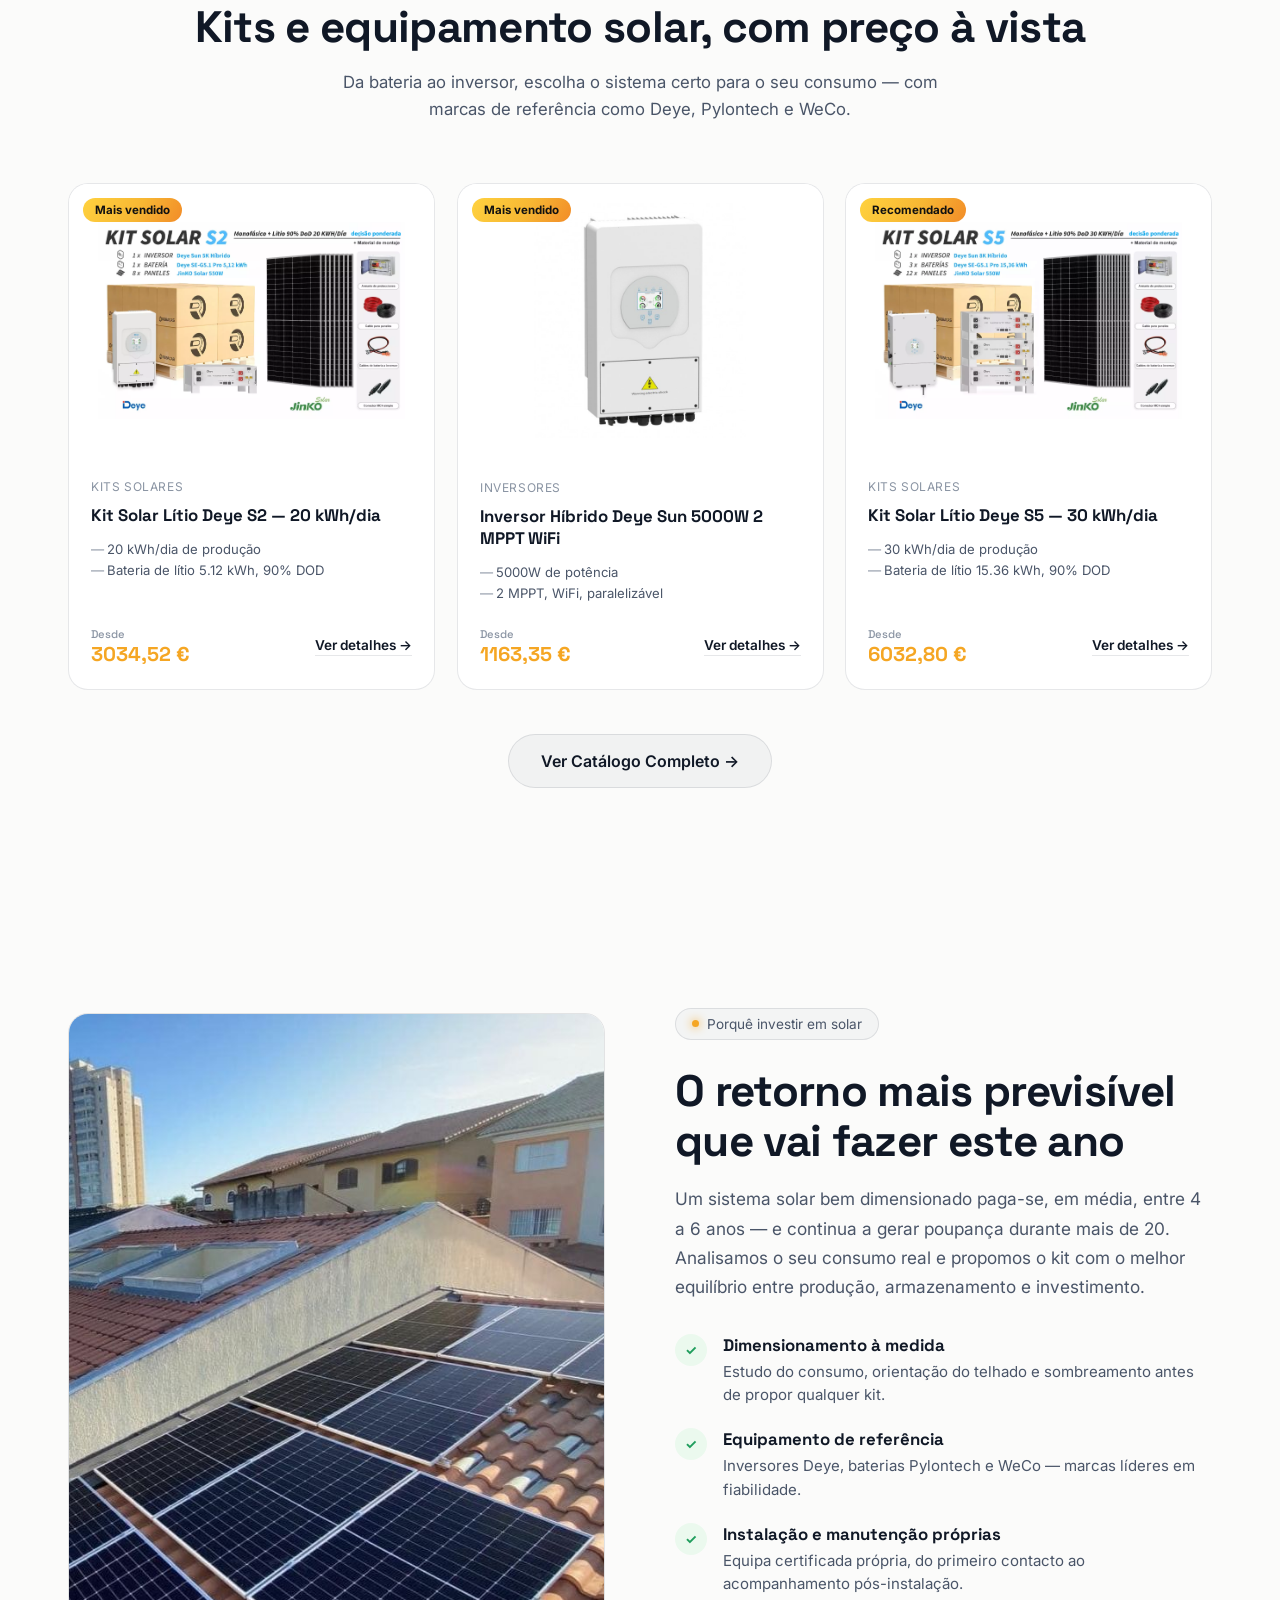
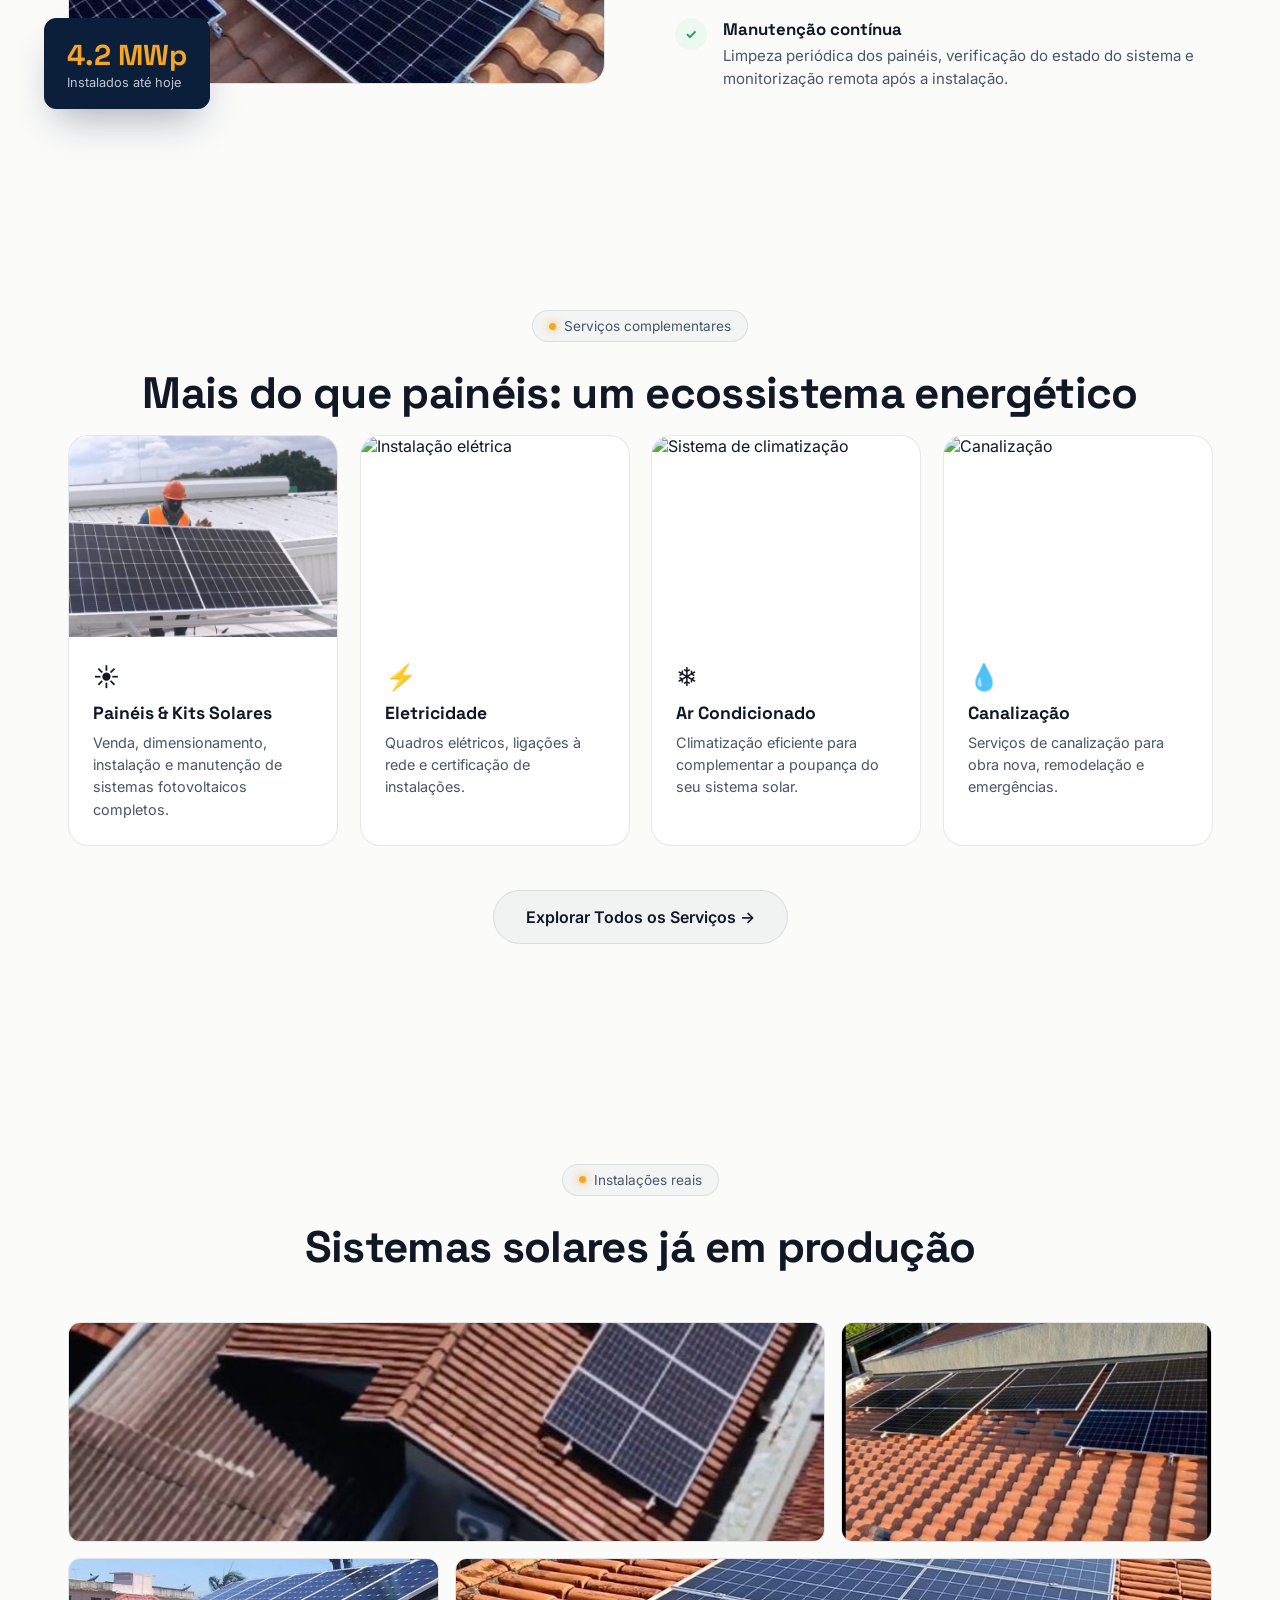
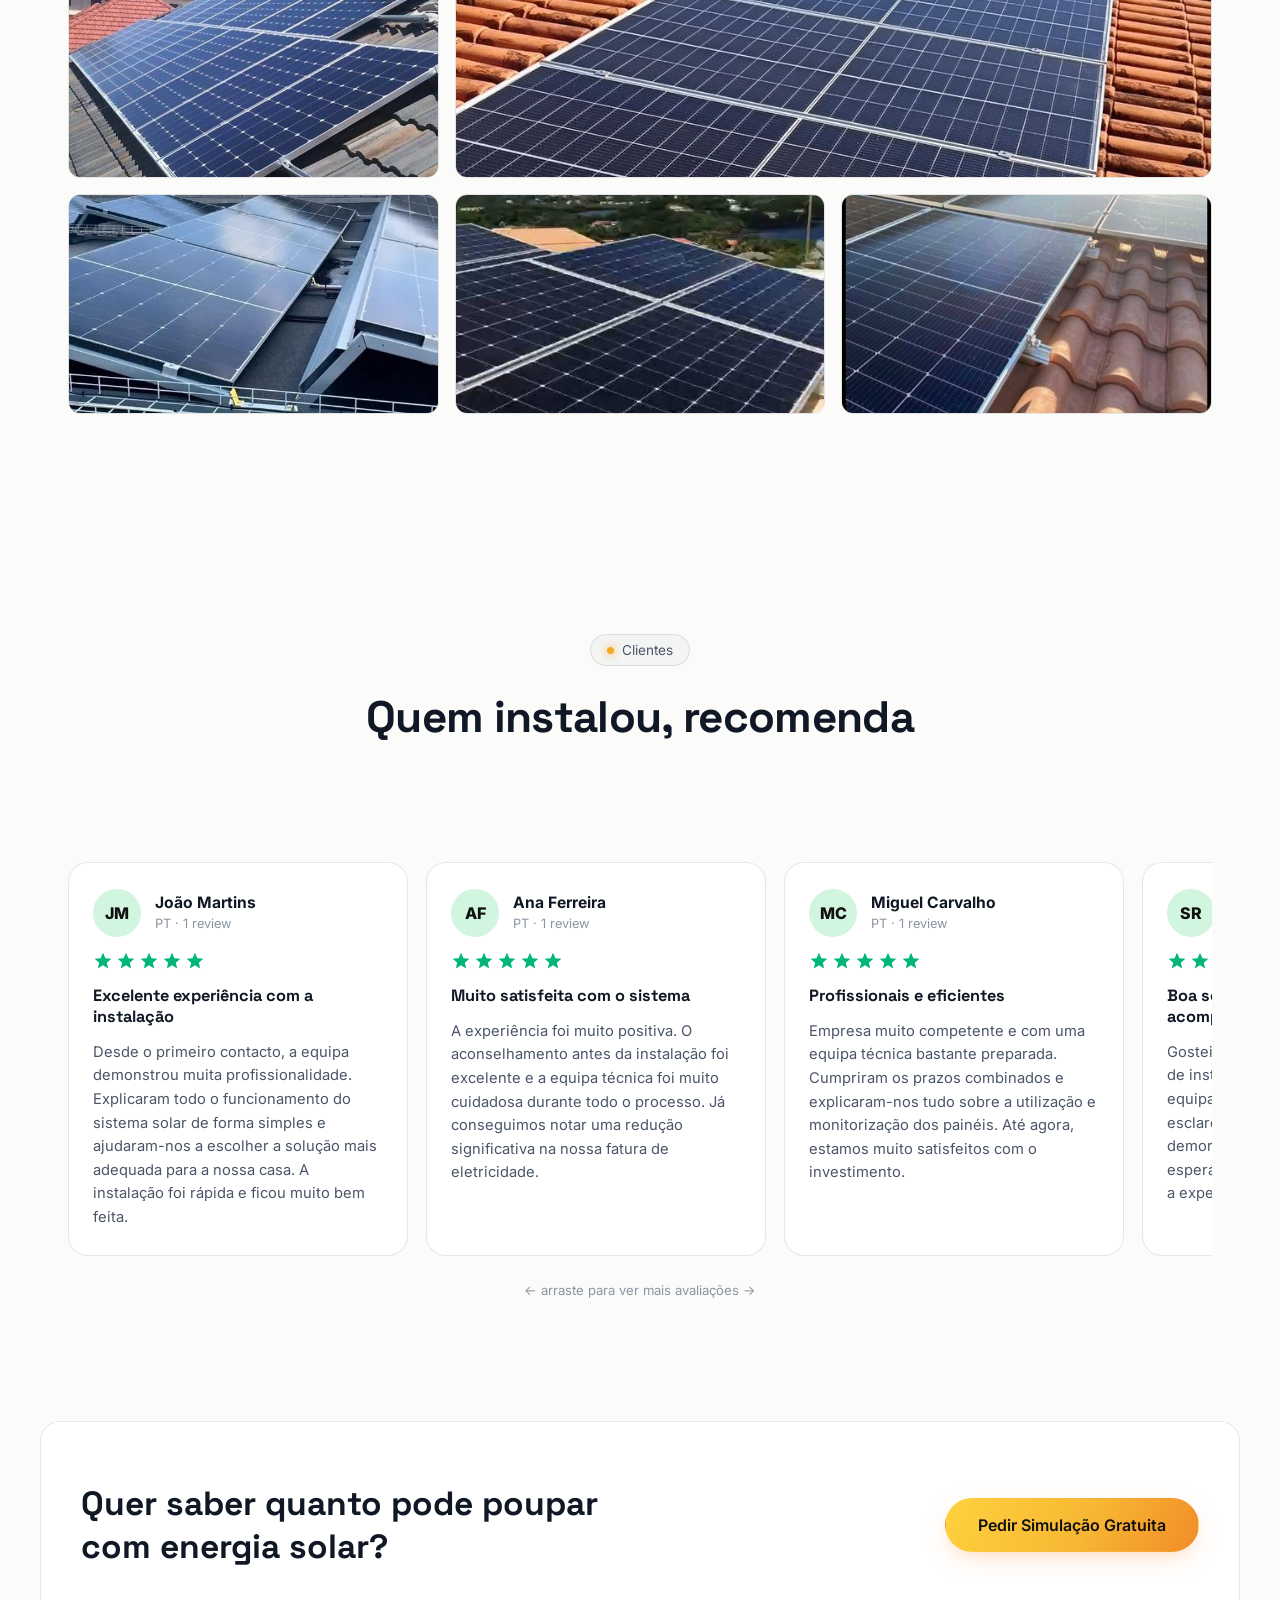
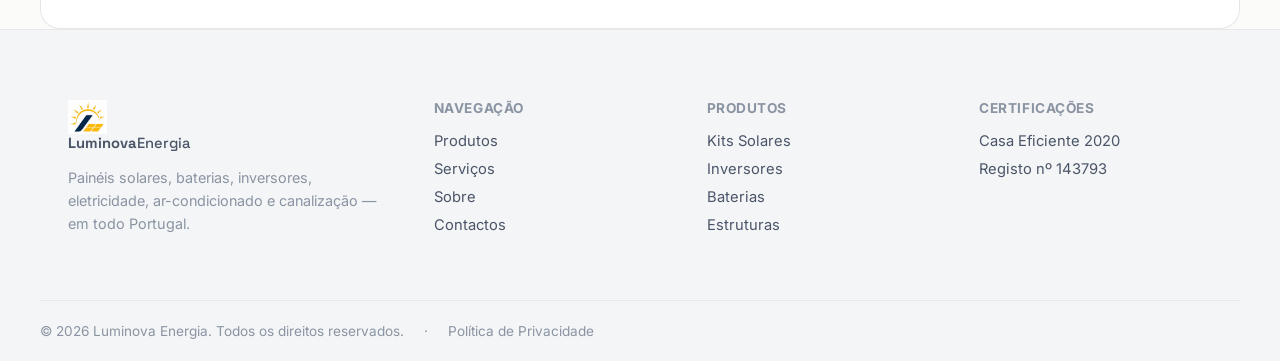
==== commit f399f0e7: "Bump cache-busting version on styles/scripts" ====
--- a/index.html
+++ b/index.html
@@ -9,7 +9,7 @@
 <link rel="preconnect" href="https://fonts.googleapis.com">
 <link rel="preconnect" href="https://fonts.gstatic.com" crossorigin>
 <link href="https://fonts.googleapis.com/css2?family=Space+Grotesk:wght@400;500;600;700&family=Inter:wght@400;500;600;700;800&display=swap" rel="stylesheet">
-<link rel="stylesheet" href="styles.css?v=2">
+<link rel="stylesheet" href="styles.css?v=3">
 </head>
 <body>
 
@@ -380,9 +380,9 @@
 
 <div id="site-footer"></div>
 
-<script src="products-data.js"></script>
-<script src="partials.js"></script>
-<script src="script.js"></script>
-<script src="shop.js"></script>
+<script src="products-data.js?v=2"></script>
+<script src="partials.js?v=2"></script>
+<script src="script.js?v=2"></script>
+<script src="shop.js?v=2"></script>
 </body>
 </html>
--- a/styles.css
+++ b/styles.css
@@ -21,7 +21,7 @@
 }
 
 *,*::before,*::after{box-sizing:border-box;}
-html{scroll-behavior:smooth;}
+html{scroll-behavior:smooth;overscroll-behavior-y:none;}
 body{
   margin:0;
   background:var(--bg);
@@ -355,7 +355,8 @@
 .footer-grid h4{font-size:.85rem;text-transform:uppercase;letter-spacing:.04em;color:var(--text-faint);margin:0 0 16px;}
 .footer-grid a,.footer-grid .reg{display:block;color:var(--text-dim);font-size:.92rem;margin-bottom:10px;}
 .footer-grid a:hover{color:var(--text);}
-.footer-bottom{padding:22px 0;color:var(--text-faint);font-size:.85rem;}
+.footer-bottom{padding:22px 0;color:var(--text-faint);font-size:.85rem;display:flex;flex-wrap:wrap;gap:8px 20px;align-items:center;}
+.footer-bottom a:hover{color:var(--accent);}
 
 /* ---------- Reveal animations ---------- */
 .reveal-up{opacity:0;transform:translateY(28px);transition:opacity .8s var(--ease),transform .8s var(--ease);}
@@ -526,4 +527,18 @@
   .pain-grid{grid-template-columns:1fr;}
   .floating-cta{right:16px;bottom:16px;padding:12px 14px;font-size:0;gap:0;}
   .floating-cta-icon{font-size:1.15rem;}
-}
+  .container{padding:0 18px;}
+}
+@media (max-width:380px){
+  .container{padding:0 14px;}
+  .nav-inner{padding:0 14px;}
+}
+
+/* Touch devices: a :hover transform shifts the element the instant a finger
+   lands on it, which iOS/Android can read as a drag and cancel the tap —
+   the button then needs a second tap to actually register. Disable hover
+   transforms wherever there's no real pointer to hover with. */
+@media (hover:none), (pointer:coarse){
+  .btn-primary:hover,.btn-ghost:hover,.hero .btn-ghost:hover,.floating-cta:hover,.pain-card:hover{transform:none!important;}
+}
+button,a.btn,.floating-cta{touch-action:manipulation;}
